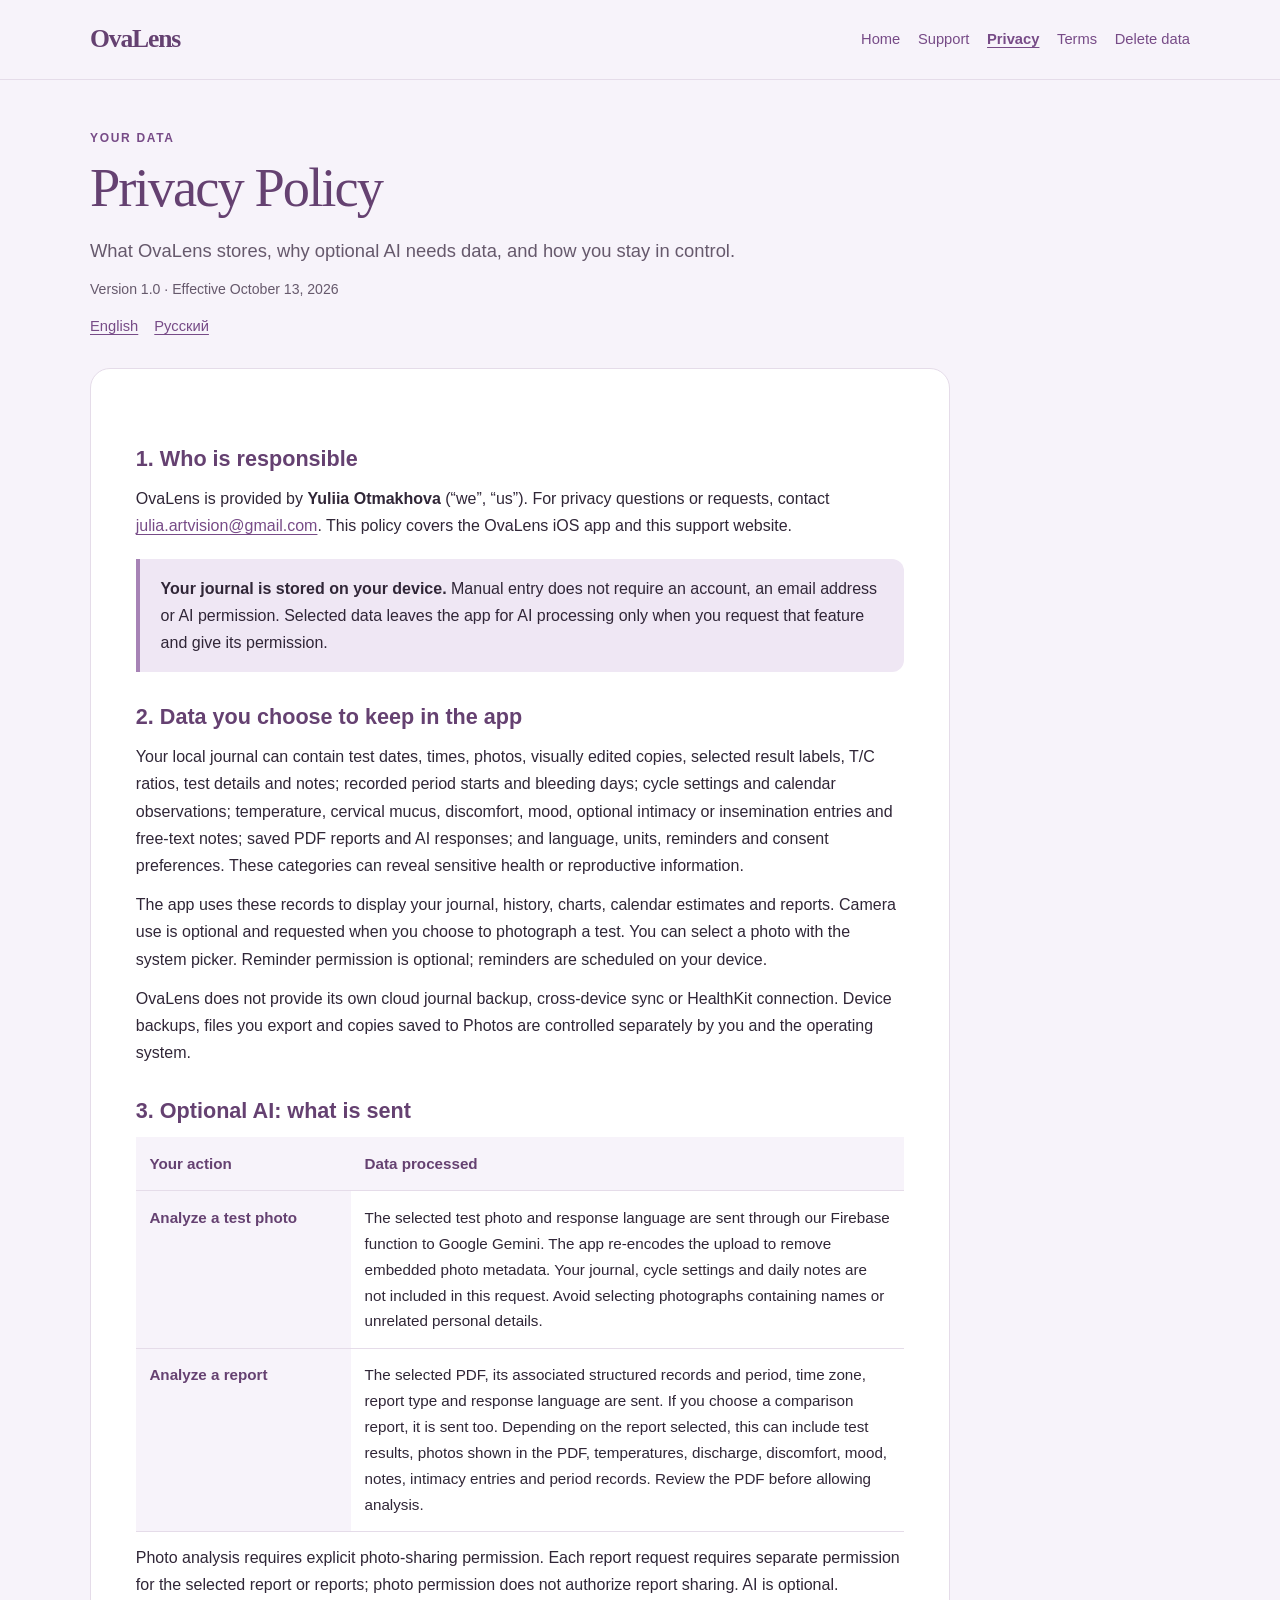
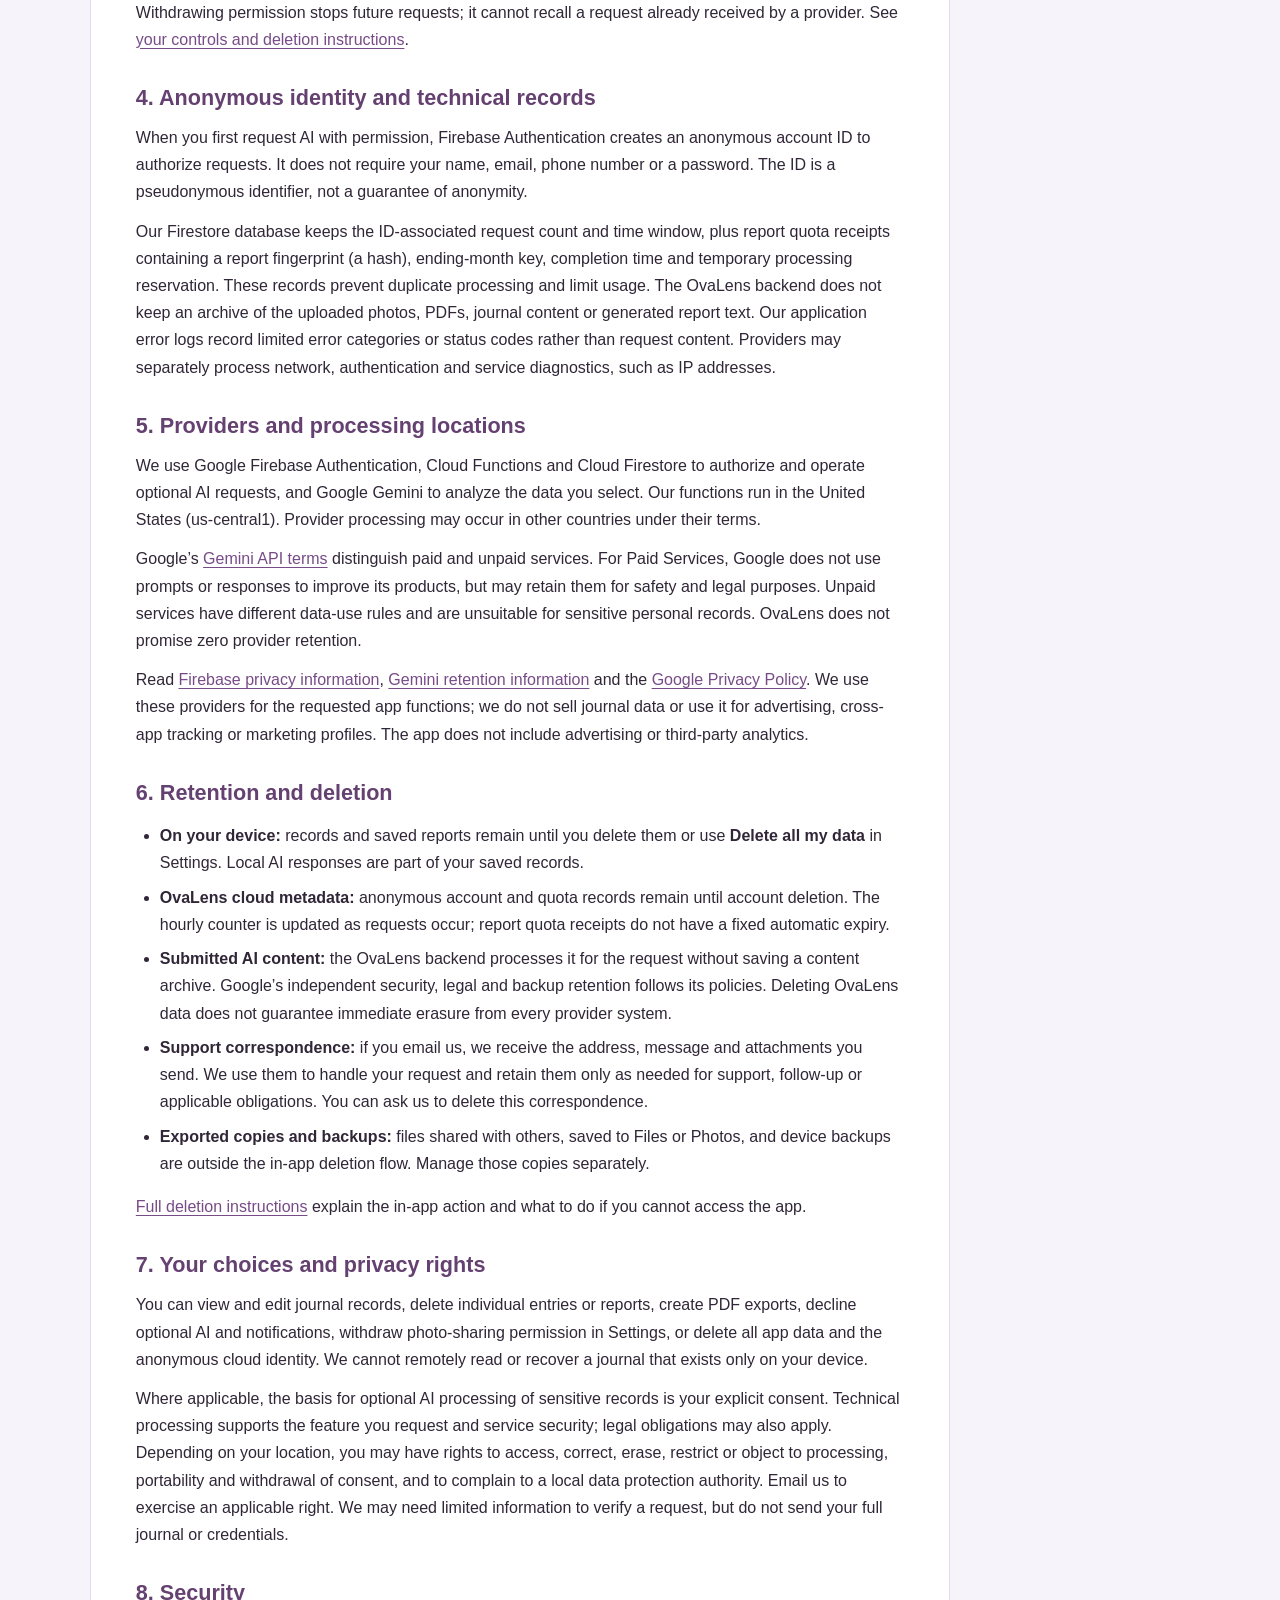
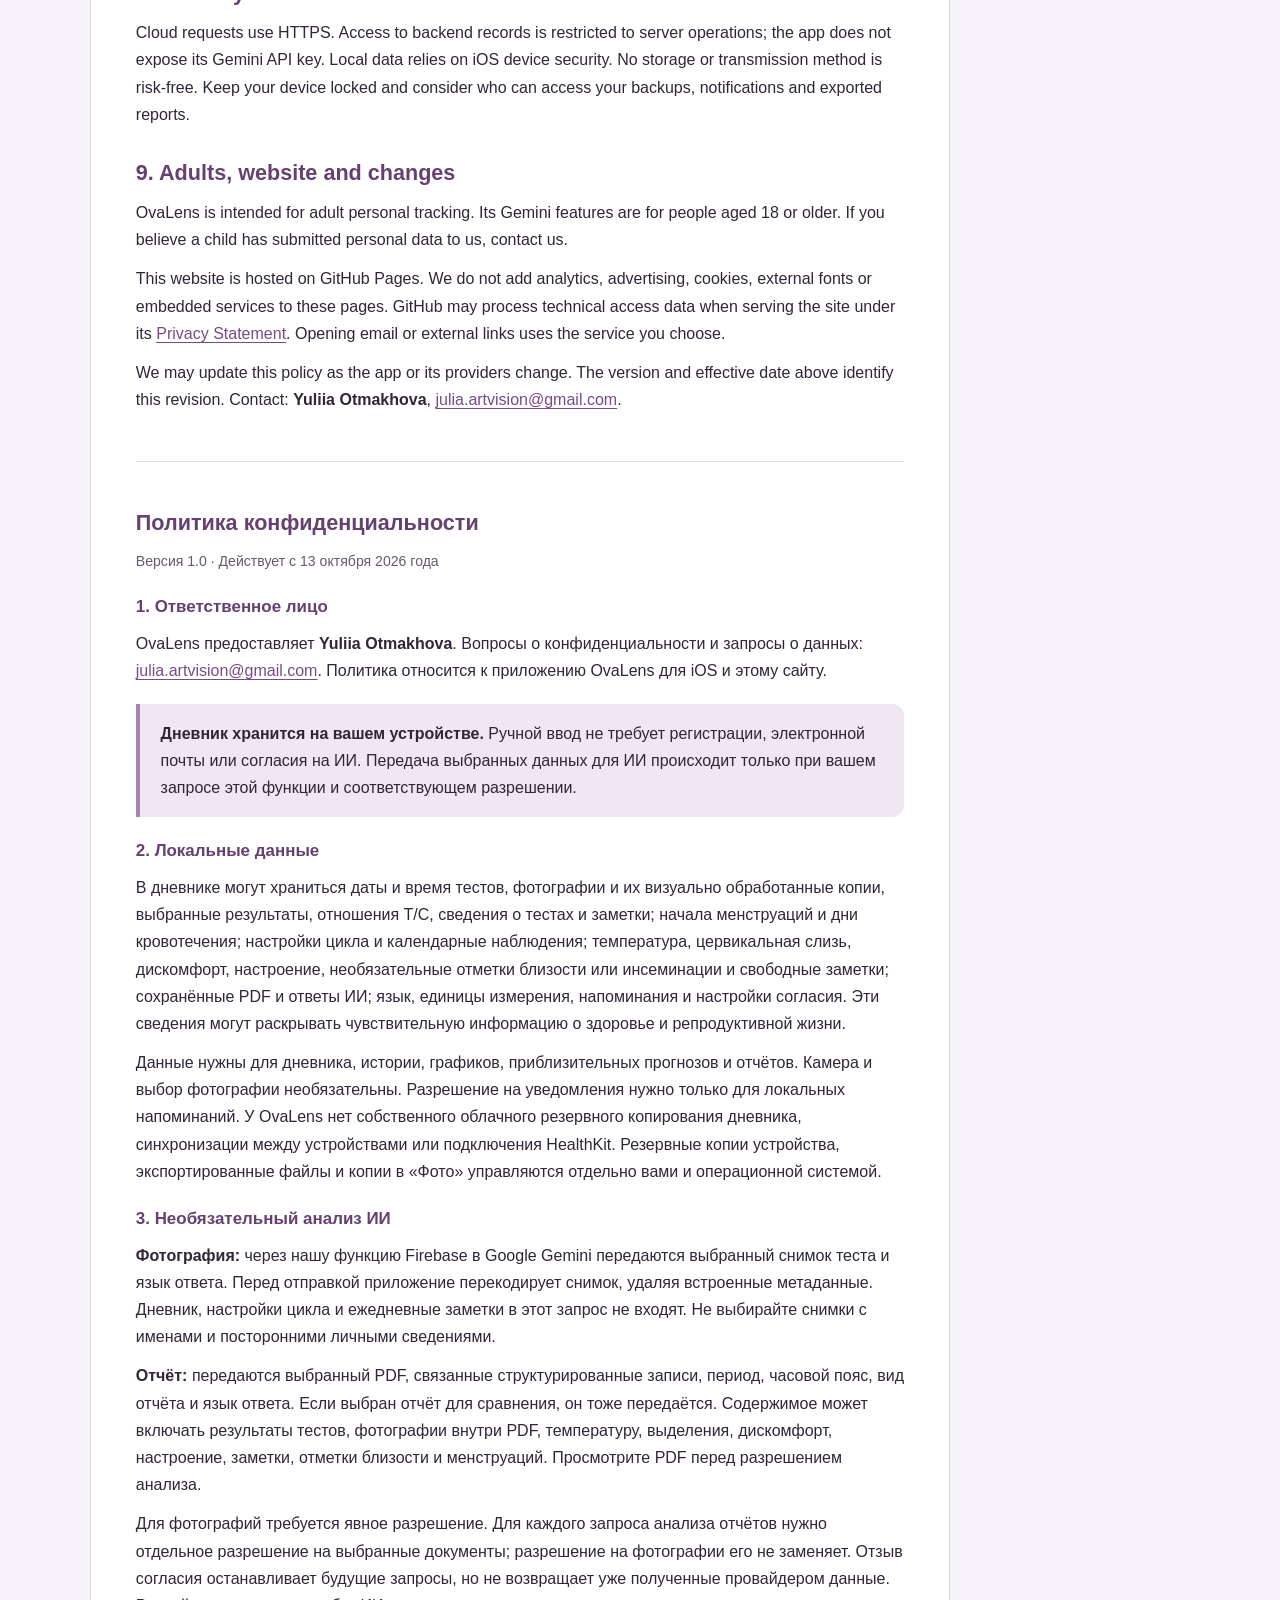
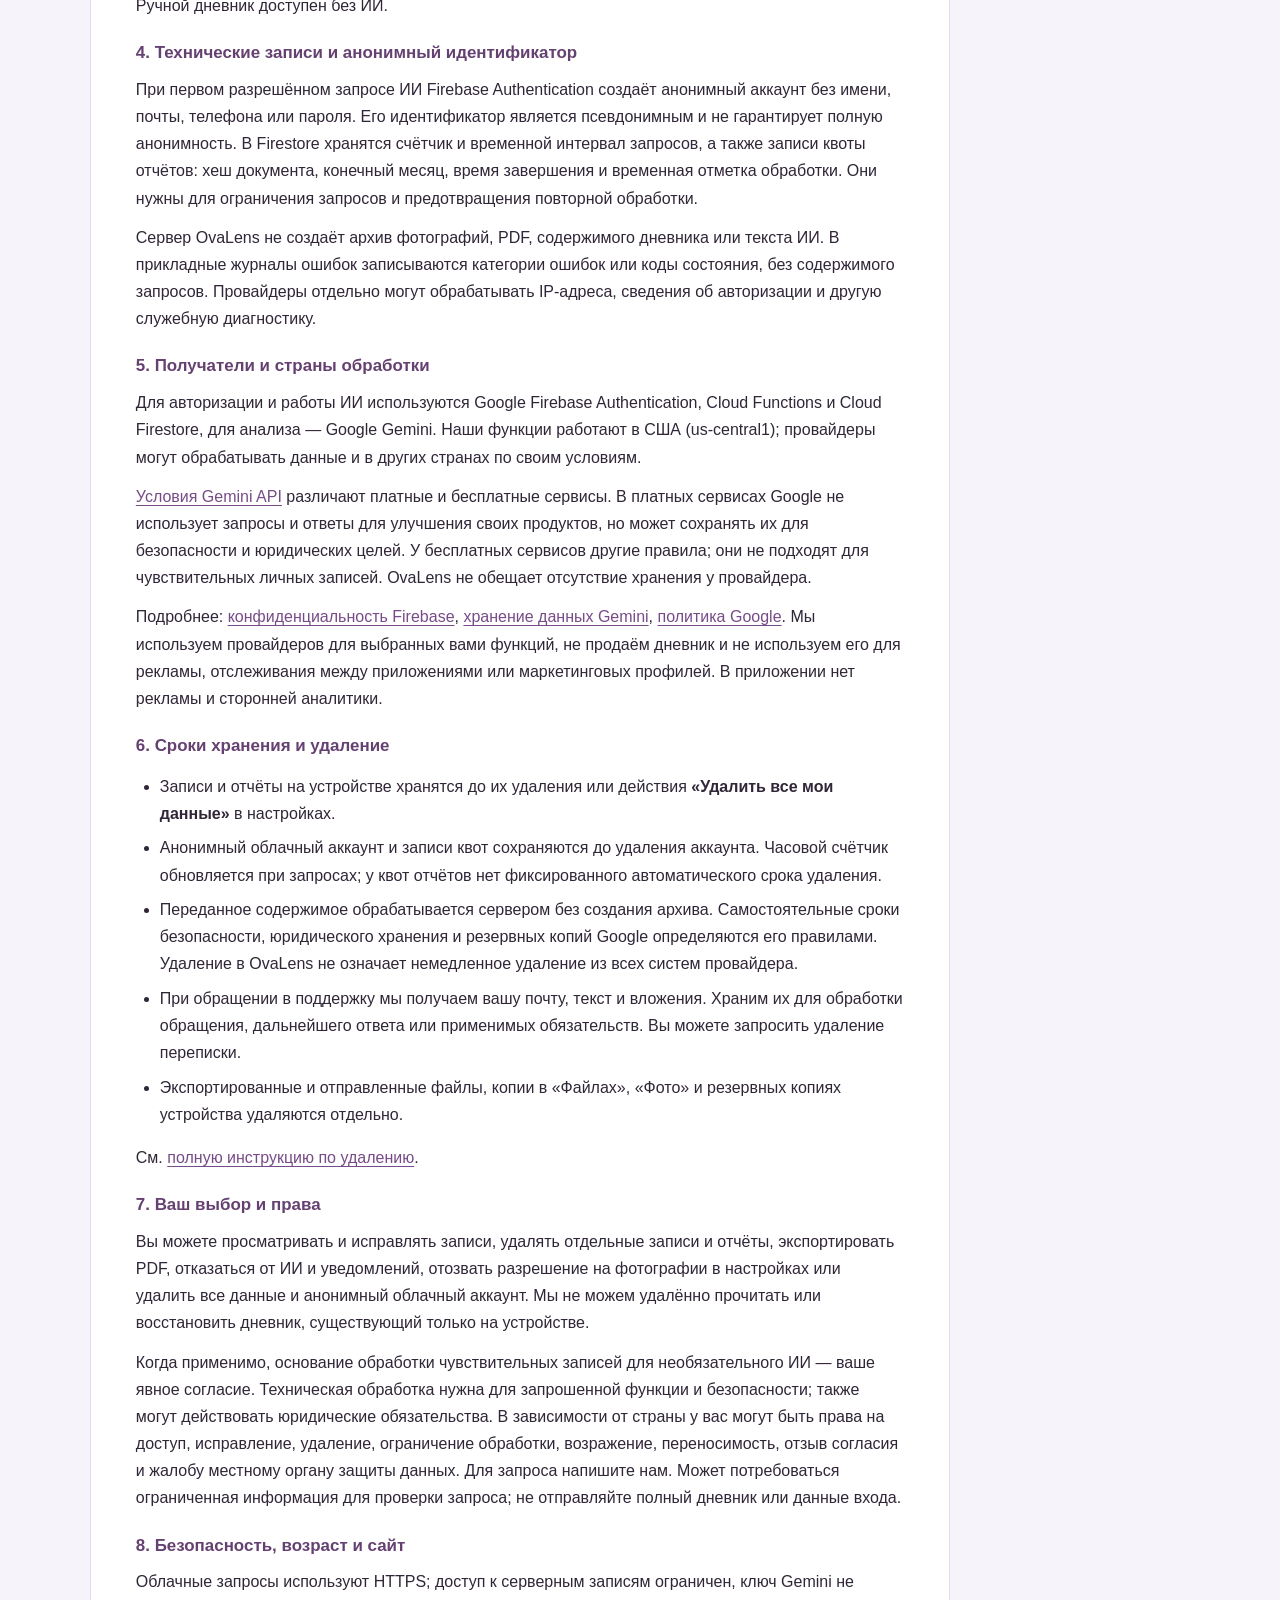
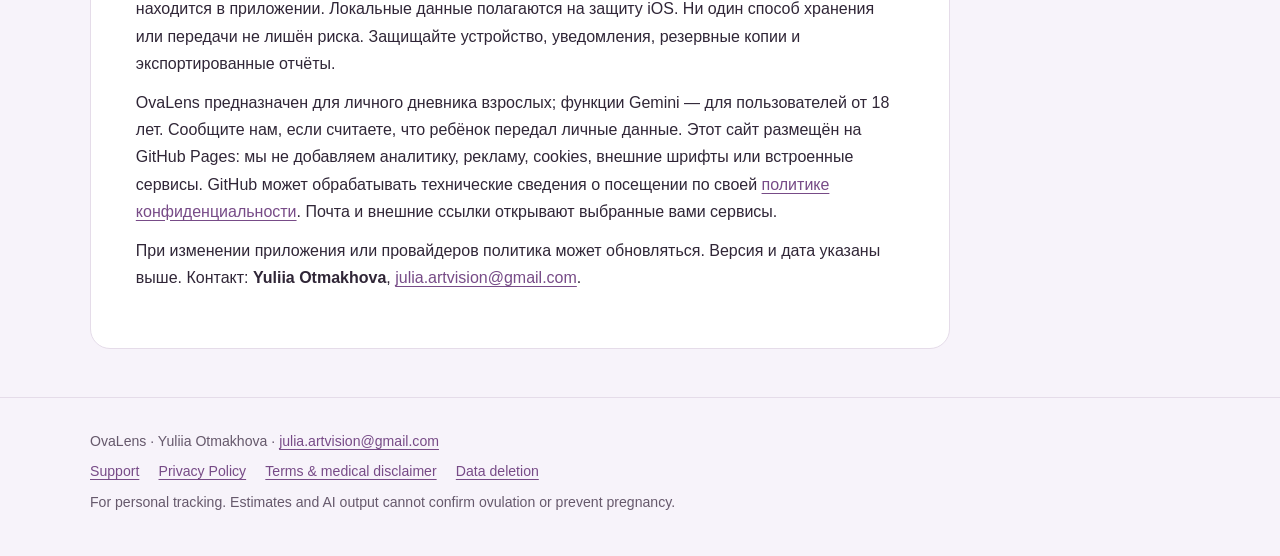
==== privacy.html @ 826fac86 "Publish OvaLens privacy, terms, support and deletion information" ====
<!doctype html>
<html lang="en">
<head>
<meta charset="utf-8"><meta name="viewport" content="width=device-width, initial-scale=1">
<meta name="description" content="How OvaLens handles your local journal, optional Google Gemini processing, anonymous Firebase identity, retention and deletion.">
<meta name="color-scheme" content="light"><meta name="theme-color" content="#f7f3fa">
<title>Privacy Policy · OvaLens</title><link rel="stylesheet" href="styles.css">
<link rel="icon" href="favicon.svg" type="image/svg+xml">
<link rel="canonical" href="https://juliaffoxx.github.io/ovalens-legal/privacy.html">
</head>
<body>
<a class="skip" href="#main">Skip to content</a>
<header class="topbar"><div class="shell"><a class="brand" href="index.html" aria-label="OvaLens home">OvaLens</a><nav class="nav" aria-label="Main navigation"><a href="index.html">Home</a><a href="support.html">Support</a><a href="privacy.html" aria-current="page">Privacy</a><a href="terms.html">Terms</a><a href="data-deletion.html">Delete data</a></nav></div></header>
<main id="main" class="shell">
<header class="hero"><p class="eyebrow">Your data</p><h1>Privacy Policy</h1><p class="lead">What OvaLens stores, why optional AI needs data, and how you stay in control.</p><p class="meta">Version 1.0 · Effective October 13, 2026</p><nav class="languages" aria-label="Page languages"><a href="#en" lang="en">English</a><a href="#ru" lang="ru">Русский</a></nav></header>
<article class="card document">
<section id="en" lang="en" aria-label="Privacy Policy in English">
<h2>1. Who is responsible</h2><p>OvaLens is provided by <strong>Yuliia Otmakhova</strong> (“we”, “us”). For privacy questions or requests, contact <a class="email" href="mailto:julia.artvision@gmail.com?subject=OvaLens%20privacy">julia.artvision@gmail.com</a>. This policy covers the OvaLens iOS app and this support website.</p>
<div class="notice"><p><strong>Your journal is stored on your device.</strong> Manual entry does not require an account, an email address or AI permission. Selected data leaves the app for AI processing only when you request that feature and give its permission.</p></div>
<h2>2. Data you choose to keep in the app</h2><p>Your local journal can contain test dates, times, photos, visually edited copies, selected result labels, T/C ratios, test details and notes; recorded period starts and bleeding days; cycle settings and calendar observations; temperature, cervical mucus, discomfort, mood, optional intimacy or insemination entries and free-text notes; saved PDF reports and AI responses; and language, units, reminders and consent preferences. These categories can reveal sensitive health or reproductive information.</p><p>The app uses these records to display your journal, history, charts, calendar estimates and reports. Camera use is optional and requested when you choose to photograph a test. You can select a photo with the system picker. Reminder permission is optional; reminders are scheduled on your device.</p><p>OvaLens does not provide its own cloud journal backup, cross-device sync or HealthKit connection. Device backups, files you export and copies saved to Photos are controlled separately by you and the operating system.</p>
<h2>3. Optional AI: what is sent</h2><div class="table-wrap"><table><thead><tr><th scope="col">Your action</th><th scope="col">Data processed</th></tr></thead><tbody>
<tr><th scope="row">Analyze a test photo</th><td>The selected test photo and response language are sent through our Firebase function to Google Gemini. The app re-encodes the upload to remove embedded photo metadata. Your journal, cycle settings and daily notes are not included in this request. Avoid selecting photographs containing names or unrelated personal details.</td></tr>
<tr><th scope="row">Analyze a report</th><td>The selected PDF, its associated structured records and period, time zone, report type and response language are sent. If you choose a comparison report, it is sent too. Depending on the report selected, this can include test results, photos shown in the PDF, temperatures, discharge, discomfort, mood, notes, intimacy entries and period records. Review the PDF before allowing analysis.</td></tr>
</tbody></table></div><p>Photo analysis requires explicit photo-sharing permission. Each report request requires separate permission for the selected report or reports; photo permission does not authorize report sharing. AI is optional. Withdrawing permission stops future requests; it cannot recall a request already received by a provider. See <a href="data-deletion.html">your controls and deletion instructions</a>.</p>
<h2>4. Anonymous identity and technical records</h2><p>When you first request AI with permission, Firebase Authentication creates an anonymous account ID to authorize requests. It does not require your name, email, phone number or a password. The ID is a pseudonymous identifier, not a guarantee of anonymity.</p><p>Our Firestore database keeps the ID-associated request count and time window, plus report quota receipts containing a report fingerprint (a hash), ending-month key, completion time and temporary processing reservation. These records prevent duplicate processing and limit usage. The OvaLens backend does not keep an archive of the uploaded photos, PDFs, journal content or generated report text. Our application error logs record limited error categories or status codes rather than request content. Providers may separately process network, authentication and service diagnostics, such as IP addresses.</p>
<h2>5. Providers and processing locations</h2><p>We use Google Firebase Authentication, Cloud Functions and Cloud Firestore to authorize and operate optional AI requests, and Google Gemini to analyze the data you select. Our functions run in the United States (us-central1). Provider processing may occur in other countries under their terms.</p><p>Google’s <a href="https://ai.google.dev/gemini-api/terms">Gemini API terms</a> distinguish paid and unpaid services. For Paid Services, Google does not use prompts or responses to improve its products, but may retain them for safety and legal purposes. Unpaid services have different data-use rules and are unsuitable for sensitive personal records. OvaLens does not promise zero provider retention.</p><p>Read <a href="https://firebase.google.com/support/privacy">Firebase privacy information</a>, <a href="https://ai.google.dev/gemini-api/docs/zdr">Gemini retention information</a> and the <a href="https://policies.google.com/privacy">Google Privacy Policy</a>. We use these providers for the requested app functions; we do not sell journal data or use it for advertising, cross-app tracking or marketing profiles. The app does not include advertising or third-party analytics.</p>
<h2>6. Retention and deletion</h2><ul><li><strong>On your device:</strong> records and saved reports remain until you delete them or use <strong>Delete all my data</strong> in Settings. Local AI responses are part of your saved records.</li><li><strong>OvaLens cloud metadata:</strong> anonymous account and quota records remain until account deletion. The hourly counter is updated as requests occur; report quota receipts do not have a fixed automatic expiry.</li><li><strong>Submitted AI content:</strong> the OvaLens backend processes it for the request without saving a content archive. Google’s independent security, legal and backup retention follows its policies. Deleting OvaLens data does not guarantee immediate erasure from every provider system.</li><li><strong>Support correspondence:</strong> if you email us, we receive the address, message and attachments you send. We use them to handle your request and retain them only as needed for support, follow-up or applicable obligations. You can ask us to delete this correspondence.</li><li><strong>Exported copies and backups:</strong> files shared with others, saved to Files or Photos, and device backups are outside the in-app deletion flow. Manage those copies separately.</li></ul><p><a href="data-deletion.html">Full deletion instructions</a> explain the in-app action and what to do if you cannot access the app.</p>
<h2>7. Your choices and privacy rights</h2><p>You can view and edit journal records, delete individual entries or reports, create PDF exports, decline optional AI and notifications, withdraw photo-sharing permission in Settings, or delete all app data and the anonymous cloud identity. We cannot remotely read or recover a journal that exists only on your device.</p><p>Where applicable, the basis for optional AI processing of sensitive records is your explicit consent. Technical processing supports the feature you request and service security; legal obligations may also apply. Depending on your location, you may have rights to access, correct, erase, restrict or object to processing, portability and withdrawal of consent, and to complain to a local data protection authority. Email us to exercise an applicable right. We may need limited information to verify a request, but do not send your full journal or credentials.</p>
<h2>8. Security</h2><p>Cloud requests use HTTPS. Access to backend records is restricted to server operations; the app does not expose its Gemini API key. Local data relies on iOS device security. No storage or transmission method is risk-free. Keep your device locked and consider who can access your backups, notifications and exported reports.</p>
<h2>9. Adults, website and changes</h2><p>OvaLens is intended for adult personal tracking. Its Gemini features are for people aged 18 or older. If you believe a child has submitted personal data to us, contact us.</p><p>This website is hosted on GitHub Pages. We do not add analytics, advertising, cookies, external fonts or embedded services to these pages. GitHub may process technical access data when serving the site under its <a href="https://docs.github.com/en/site-policy/privacy-policies/github-general-privacy-statement">Privacy Statement</a>. Opening email or external links uses the service you choose.</p><p>We may update this policy as the app or its providers change. The version and effective date above identify this revision. Contact: <strong>Yuliia Otmakhova</strong>, <a class="email" href="mailto:julia.artvision@gmail.com?subject=OvaLens%20privacy">julia.artvision@gmail.com</a>.</p>
</section>
<section id="ru" lang="ru" class="translation" aria-labelledby="privacy-ru">
<h2 id="privacy-ru">Политика конфиденциальности</h2><p class="meta">Версия 1.0 · Действует с 13 октября 2026 года</p>
<h3>1. Ответственное лицо</h3><p>OvaLens предоставляет <strong>Yuliia Otmakhova</strong>. Вопросы о конфиденциальности и запросы о данных: <a class="email" href="mailto:julia.artvision@gmail.com?subject=OvaLens%20privacy">julia.artvision@gmail.com</a>. Политика относится к приложению OvaLens для iOS и этому сайту.</p>
<div class="notice"><p><strong>Дневник хранится на вашем устройстве.</strong> Ручной ввод не требует регистрации, электронной почты или согласия на ИИ. Передача выбранных данных для ИИ происходит только при вашем запросе этой функции и соответствующем разрешении.</p></div>
<h3>2. Локальные данные</h3><p>В дневнике могут храниться даты и время тестов, фотографии и их визуально обработанные копии, выбранные результаты, отношения T/C, сведения о тестах и заметки; начала менструаций и дни кровотечения; настройки цикла и календарные наблюдения; температура, цервикальная слизь, дискомфорт, настроение, необязательные отметки близости или инсеминации и свободные заметки; сохранённые PDF и ответы ИИ; язык, единицы измерения, напоминания и настройки согласия. Эти сведения могут раскрывать чувствительную информацию о здоровье и репродуктивной жизни.</p><p>Данные нужны для дневника, истории, графиков, приблизительных прогнозов и отчётов. Камера и выбор фотографии необязательны. Разрешение на уведомления нужно только для локальных напоминаний. У OvaLens нет собственного облачного резервного копирования дневника, синхронизации между устройствами или подключения HealthKit. Резервные копии устройства, экспортированные файлы и копии в «Фото» управляются отдельно вами и операционной системой.</p>
<h3>3. Необязательный анализ ИИ</h3><p><strong>Фотография:</strong> через нашу функцию Firebase в Google Gemini передаются выбранный снимок теста и язык ответа. Перед отправкой приложение перекодирует снимок, удаляя встроенные метаданные. Дневник, настройки цикла и ежедневные заметки в этот запрос не входят. Не выбирайте снимки с именами и посторонними личными сведениями.</p><p><strong>Отчёт:</strong> передаются выбранный PDF, связанные структурированные записи, период, часовой пояс, вид отчёта и язык ответа. Если выбран отчёт для сравнения, он тоже передаётся. Содержимое может включать результаты тестов, фотографии внутри PDF, температуру, выделения, дискомфорт, настроение, заметки, отметки близости и менструаций. Просмотрите PDF перед разрешением анализа.</p><p>Для фотографий требуется явное разрешение. Для каждого запроса анализа отчётов нужно отдельное разрешение на выбранные документы; разрешение на фотографии его не заменяет. Отзыв согласия останавливает будущие запросы, но не возвращает уже полученные провайдером данные. Ручной дневник доступен без ИИ.</p>
<h3>4. Технические записи и анонимный идентификатор</h3><p>При первом разрешённом запросе ИИ Firebase Authentication создаёт анонимный аккаунт без имени, почты, телефона или пароля. Его идентификатор является псевдонимным и не гарантирует полную анонимность. В Firestore хранятся счётчик и временной интервал запросов, а также записи квоты отчётов: хеш документа, конечный месяц, время завершения и временная отметка обработки. Они нужны для ограничения запросов и предотвращения повторной обработки.</p><p>Сервер OvaLens не создаёт архив фотографий, PDF, содержимого дневника или текста ИИ. В прикладные журналы ошибок записываются категории ошибок или коды состояния, без содержимого запросов. Провайдеры отдельно могут обрабатывать IP-адреса, сведения об авторизации и другую служебную диагностику.</p>
<h3>5. Получатели и страны обработки</h3><p>Для авторизации и работы ИИ используются Google Firebase Authentication, Cloud Functions и Cloud Firestore, для анализа — Google Gemini. Наши функции работают в США (us-central1); провайдеры могут обрабатывать данные и в других странах по своим условиям.</p><p><a href="https://ai.google.dev/gemini-api/terms">Условия Gemini API</a> различают платные и бесплатные сервисы. В платных сервисах Google не использует запросы и ответы для улучшения своих продуктов, но может сохранять их для безопасности и юридических целей. У бесплатных сервисов другие правила; они не подходят для чувствительных личных записей. OvaLens не обещает отсутствие хранения у провайдера.</p><p>Подробнее: <a href="https://firebase.google.com/support/privacy">конфиденциальность Firebase</a>, <a href="https://ai.google.dev/gemini-api/docs/zdr">хранение данных Gemini</a>, <a href="https://policies.google.com/privacy">политика Google</a>. Мы используем провайдеров для выбранных вами функций, не продаём дневник и не используем его для рекламы, отслеживания между приложениями или маркетинговых профилей. В приложении нет рекламы и сторонней аналитики.</p>
<h3>6. Сроки хранения и удаление</h3><ul><li>Записи и отчёты на устройстве хранятся до их удаления или действия <strong>«Удалить все мои данные»</strong> в настройках.</li><li>Анонимный облачный аккаунт и записи квот сохраняются до удаления аккаунта. Часовой счётчик обновляется при запросах; у квот отчётов нет фиксированного автоматического срока удаления.</li><li>Переданное содержимое обрабатывается сервером без создания архива. Самостоятельные сроки безопасности, юридического хранения и резервных копий Google определяются его правилами. Удаление в OvaLens не означает немедленное удаление из всех систем провайдера.</li><li>При обращении в поддержку мы получаем вашу почту, текст и вложения. Храним их для обработки обращения, дальнейшего ответа или применимых обязательств. Вы можете запросить удаление переписки.</li><li>Экспортированные и отправленные файлы, копии в «Файлах», «Фото» и резервных копиях устройства удаляются отдельно.</li></ul><p>См. <a href="data-deletion.html#ru">полную инструкцию по удалению</a>.</p>
<h3>7. Ваш выбор и права</h3><p>Вы можете просматривать и исправлять записи, удалять отдельные записи и отчёты, экспортировать PDF, отказаться от ИИ и уведомлений, отозвать разрешение на фотографии в настройках или удалить все данные и анонимный облачный аккаунт. Мы не можем удалённо прочитать или восстановить дневник, существующий только на устройстве.</p><p>Когда применимо, основание обработки чувствительных записей для необязательного ИИ — ваше явное согласие. Техническая обработка нужна для запрошенной функции и безопасности; также могут действовать юридические обязательства. В зависимости от страны у вас могут быть права на доступ, исправление, удаление, ограничение обработки, возражение, переносимость, отзыв согласия и жалобу местному органу защиты данных. Для запроса напишите нам. Может потребоваться ограниченная информация для проверки запроса; не отправляйте полный дневник или данные входа.</p>
<h3>8. Безопасность, возраст и сайт</h3><p>Облачные запросы используют HTTPS; доступ к серверным записям ограничен, ключ Gemini не находится в приложении. Локальные данные полагаются на защиту iOS. Ни один способ хранения или передачи не лишён риска. Защищайте устройство, уведомления, резервные копии и экспортированные отчёты.</p><p>OvaLens предназначен для личного дневника взрослых; функции Gemini — для пользователей от 18 лет. Сообщите нам, если считаете, что ребёнок передал личные данные. Этот сайт размещён на GitHub Pages: мы не добавляем аналитику, рекламу, cookies, внешние шрифты или встроенные сервисы. GitHub может обрабатывать технические сведения о посещении по своей <a href="https://docs.github.com/en/site-policy/privacy-policies/github-general-privacy-statement">политике конфиденциальности</a>. Почта и внешние ссылки открывают выбранные вами сервисы.</p><p>При изменении приложения или провайдеров политика может обновляться. Версия и дата указаны выше. Контакт: <strong>Yuliia Otmakhova</strong>, <a class="email" href="mailto:julia.artvision@gmail.com?subject=OvaLens%20privacy">julia.artvision@gmail.com</a>.</p>
</section></article>

</main>
<footer><div class="shell"><p>OvaLens · Yuliia Otmakhova · <a class="email" href="mailto:julia.artvision@gmail.com">julia.artvision@gmail.com</a></p><div class="footer-links"><a href="support.html">Support</a><a href="privacy.html">Privacy Policy</a><a href="terms.html">Terms &amp; medical disclaimer</a><a href="data-deletion.html">Data deletion</a></div><p>For personal tracking. Estimates and AI output cannot confirm ovulation or prevent pregnancy.</p></div></footer>
</body></html>
---- styles.css ----
:root{color-scheme:light;--ink:#302637;--muted:#66596c;--plum:#654171;--accent:#774b87;--line:#e5dce9;--paper:#fff;--wash:#f7f3fa;--soft:#efe7f4}
*{box-sizing:border-box}html{scroll-padding-top:1.5rem}body{margin:0;background:var(--wash);color:var(--ink);font:1rem/1.7 -apple-system,BlinkMacSystemFont,"Segoe UI",sans-serif}a{color:var(--accent);text-underline-offset:.18em}a:hover{color:#41264d}a:focus-visible,summary:focus-visible{outline:3px solid var(--accent);outline-offset:5px;border-radius:3px}.skip{position:absolute;top:-5rem;left:1rem;background:var(--paper);padding:.7rem 1rem;z-index:1}.skip:focus{top:1rem}.shell{width:min(1100px,calc(100% - 3rem));margin:auto}.topbar{padding:1.3rem 0;border-bottom:1px solid var(--line)}.topbar .shell{display:flex;gap:1rem 2rem;align-items:center;justify-content:space-between;flex-wrap:wrap}.brand{font:600 1.6rem/1.2 Georgia,serif;color:var(--plum);text-decoration:none;letter-spacing:-.045em}.nav{display:flex;flex-wrap:wrap;gap:.35rem 1.1rem;font-size:.92rem}.nav a{padding:.4rem 0;text-decoration:none}.nav [aria-current=page]{text-decoration:underline;font-weight:650}.hero{padding:3rem 0 1.8rem;max-width:820px}.eyebrow{text-transform:uppercase;font-size:.75rem;font-weight:700;letter-spacing:.14em;color:var(--accent);margin:0 0 .65rem}h1,h2,h3{line-height:1.22;color:var(--plum)}h1{font:500 clamp(2.3rem,6vw,3.4rem)/1.1 Georgia,serif;letter-spacing:-.035em;margin:.4rem 0 1rem}h2{font-size:1.35rem;margin:2rem 0 .8rem}h3{font-size:1.06rem;margin:1.5rem 0 .5rem}p{margin:.75rem 0}.lead{font-size:1.15rem;color:var(--muted)}.meta{font-size:.88rem;color:var(--muted)}.languages{display:flex;gap:1rem;font-size:.92rem}.card{background:var(--paper);border:1px solid var(--line);border-radius:20px;padding:clamp(1.3rem,4vw,2.8rem);margin-bottom:1.5rem}.document{max-width:860px}.document>h2:first-child{margin-top:0}.notice{border-left:4px solid #a783b6;background:var(--soft);border-radius:0 12px 12px 0;padding:1rem 1.3rem;margin:1.2rem 0}.notice p:first-child{margin-top:0}.notice p:last-child{margin-bottom:0}.cards{display:grid;grid-template-columns:repeat(2,minmax(0,1fr));gap:1.1rem}.cards .card{margin:0}.cards h2{margin-top:0}.cards p{color:var(--muted)}.button{display:inline-block;border-radius:10px;background:var(--plum);color:white;text-decoration:none;padding:.6rem 1rem;font-weight:600}.button:hover{background:#4c2e57;color:white}ul,ol{padding-left:1.5rem}li{margin:.45rem 0}.table-wrap{overflow-x:auto}table{width:100%;border-collapse:collapse;font-size:.95rem}th,td{padding:.85rem;text-align:left;vertical-align:top;border-bottom:1px solid var(--line)}th{background:var(--wash);color:var(--plum)}th:first-child{width:28%}.toc{display:flex;gap:.25rem 1.2rem;flex-wrap:wrap;margin:1rem 0 1.5rem;font-size:.92rem}.translation{margin-top:3rem;border-top:1px solid var(--line);padding-top:1rem}footer{margin-top:3rem;border-top:1px solid var(--line);padding:1.6rem 0 2.2rem;color:var(--muted);font-size:.88rem}footer p{margin:.4rem 0}.footer-links{display:flex;gap:.4rem 1.2rem;flex-wrap:wrap}.email{overflow-wrap:anywhere}.steps strong{color:var(--plum)}.small{font-size:.9rem;color:var(--muted)}@media(max-width:600px){.shell{width:calc(100% - 2rem)}.hero{padding-top:2rem}.cards{grid-template-columns:1fr}.topbar .shell{display:block}.nav{margin-top:.7rem;gap:.25rem 1rem}.card{border-radius:15px}.table-wrap{margin-left:-.5rem;margin-right:-.5rem}th,td{padding:.65rem}.lead{font-size:1.05rem}}@media(prefers-reduced-motion:no-preference){html{scroll-behavior:smooth}}@media print{body{background:white;color:black}.skip,.topbar,.languages,.toc,footer{display:none}.shell{width:100%}.hero{padding:0}.card{border:0;padding:0}.document{max-width:none}a{color:inherit}.translation{break-before:page}.notice{background:none;border:1px solid #aaa}}
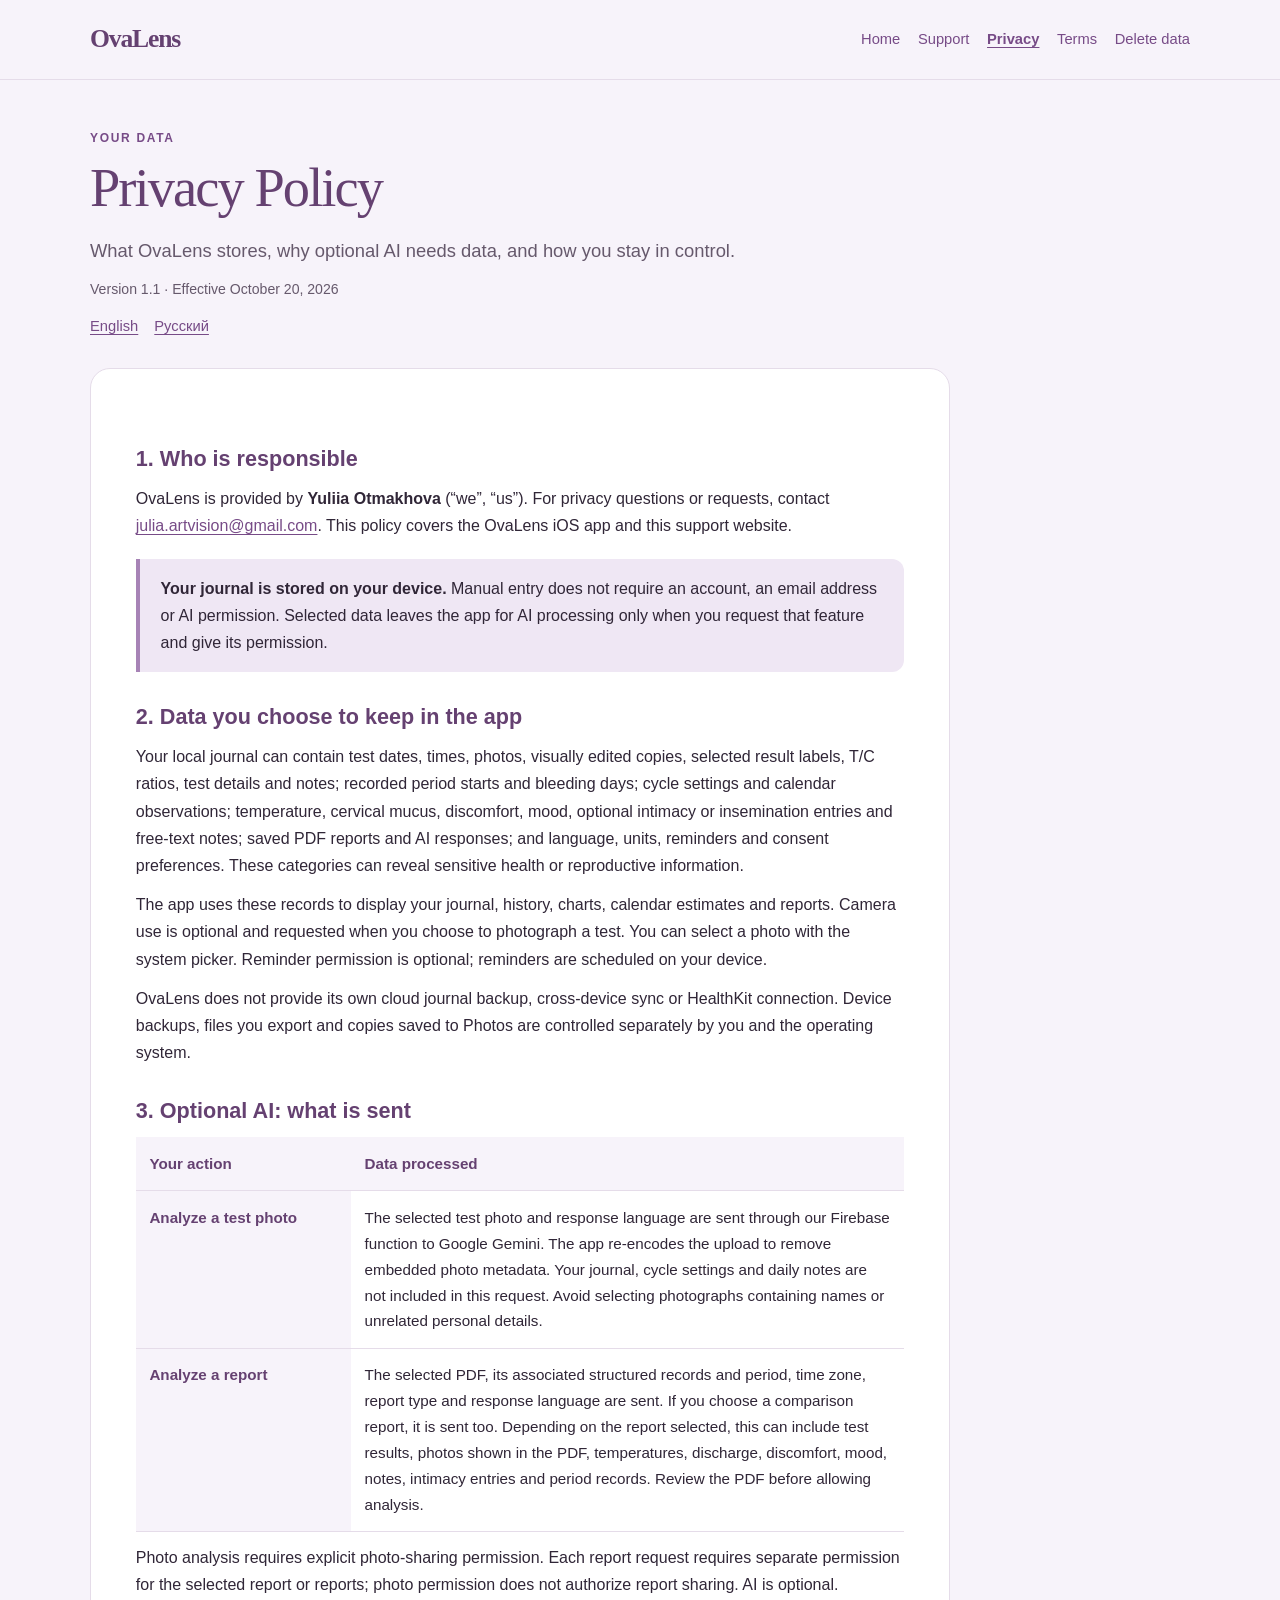
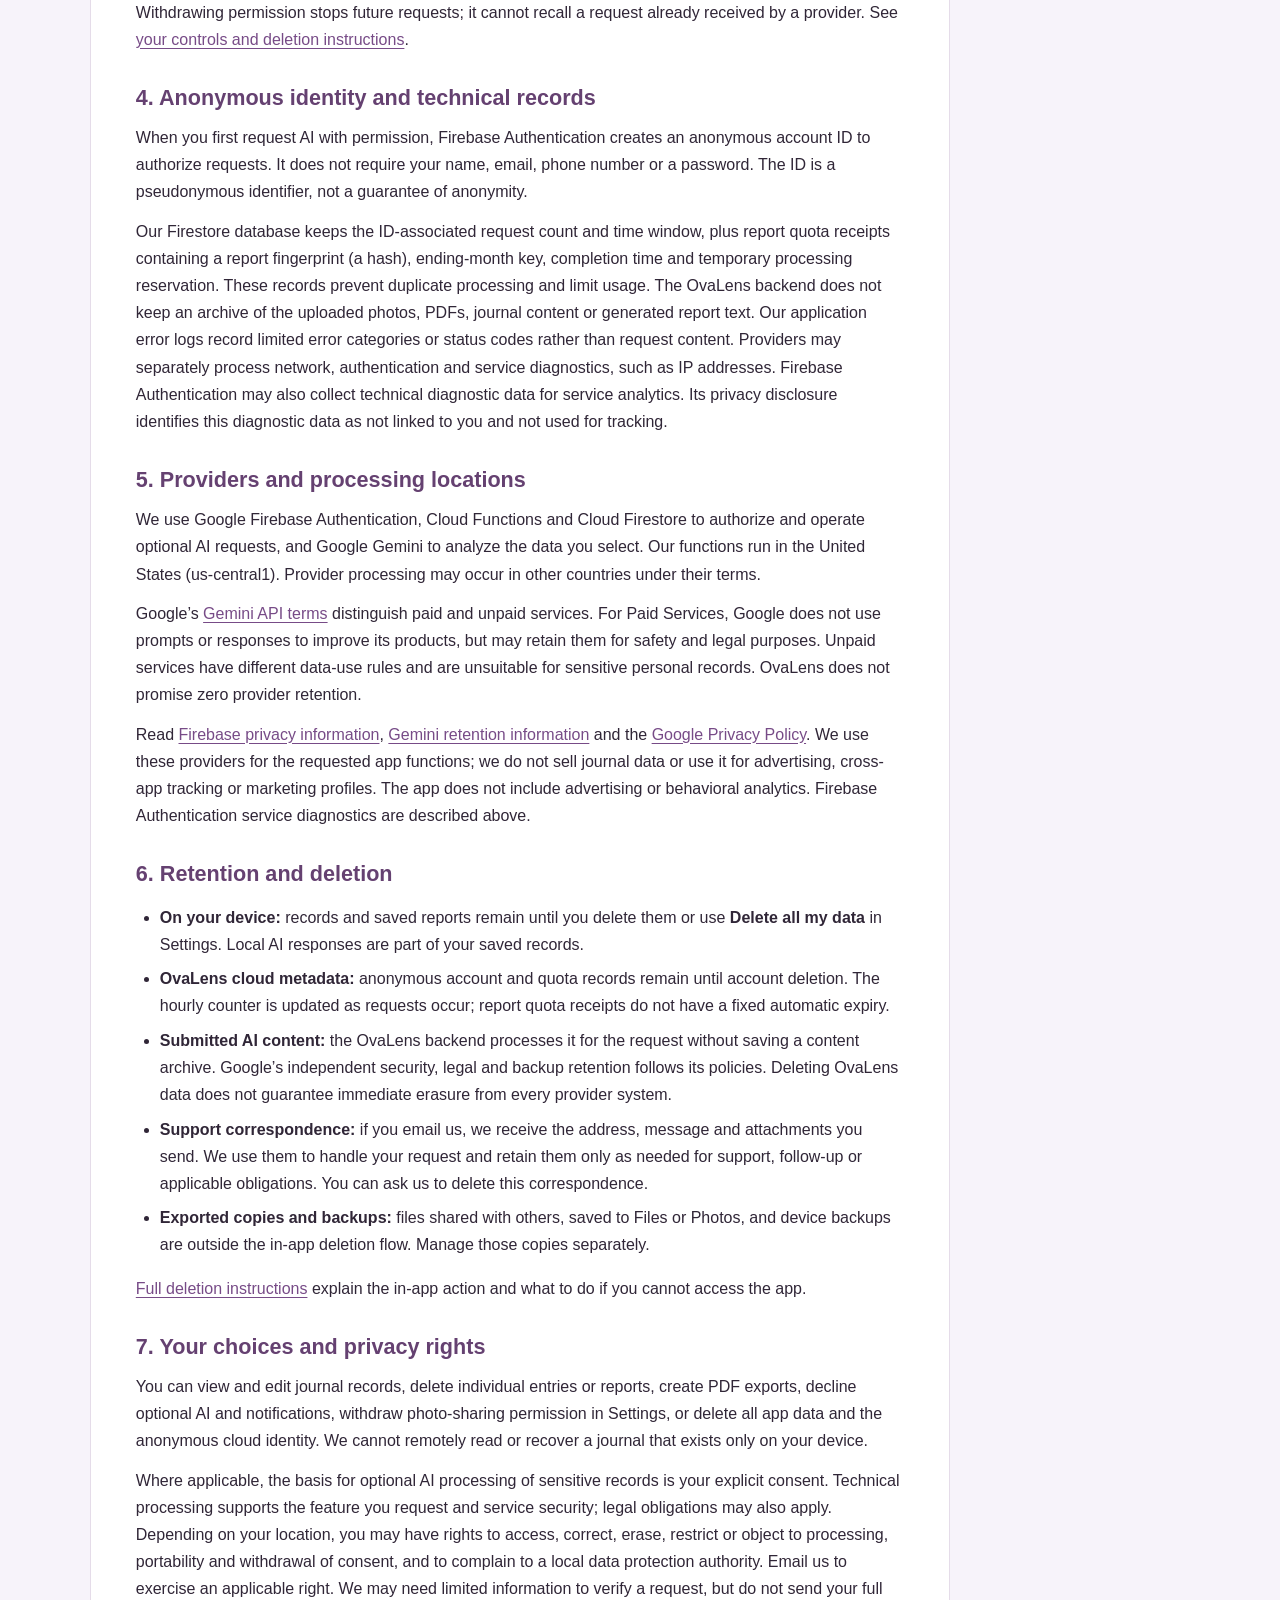
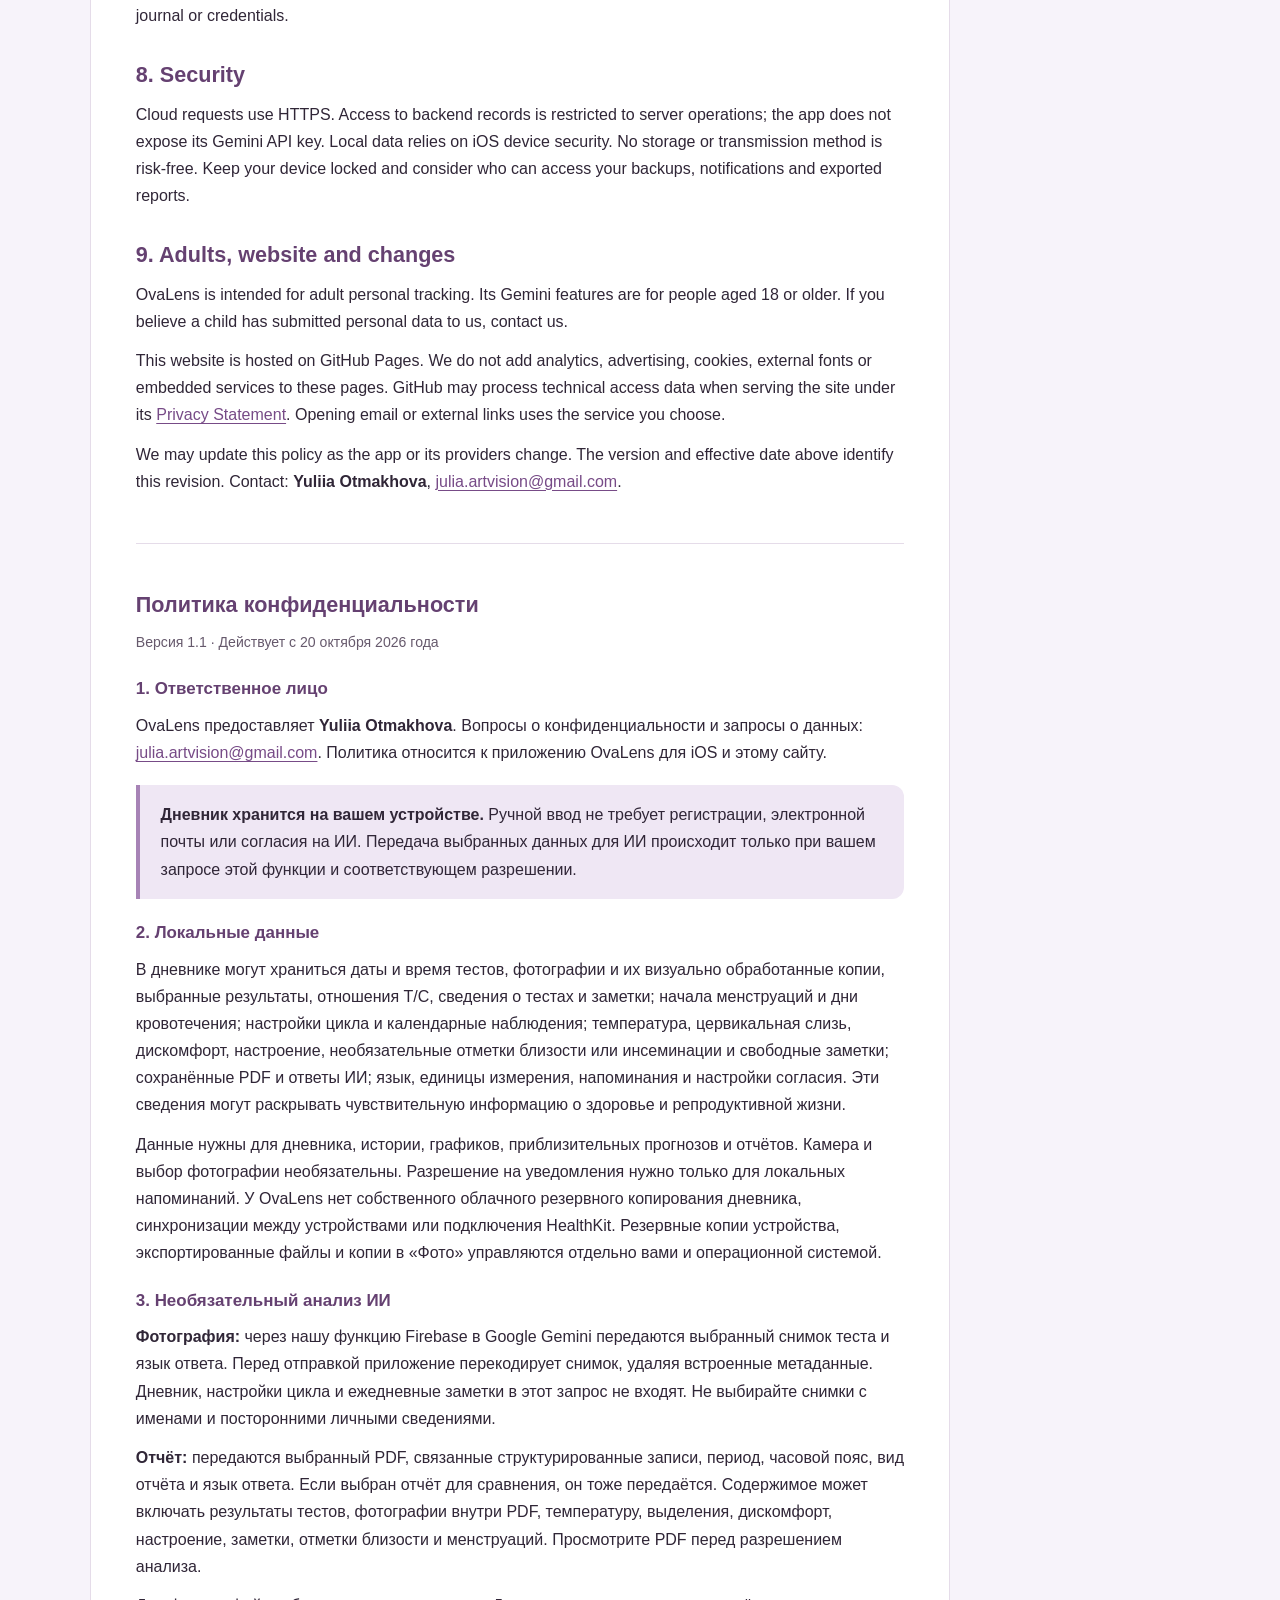
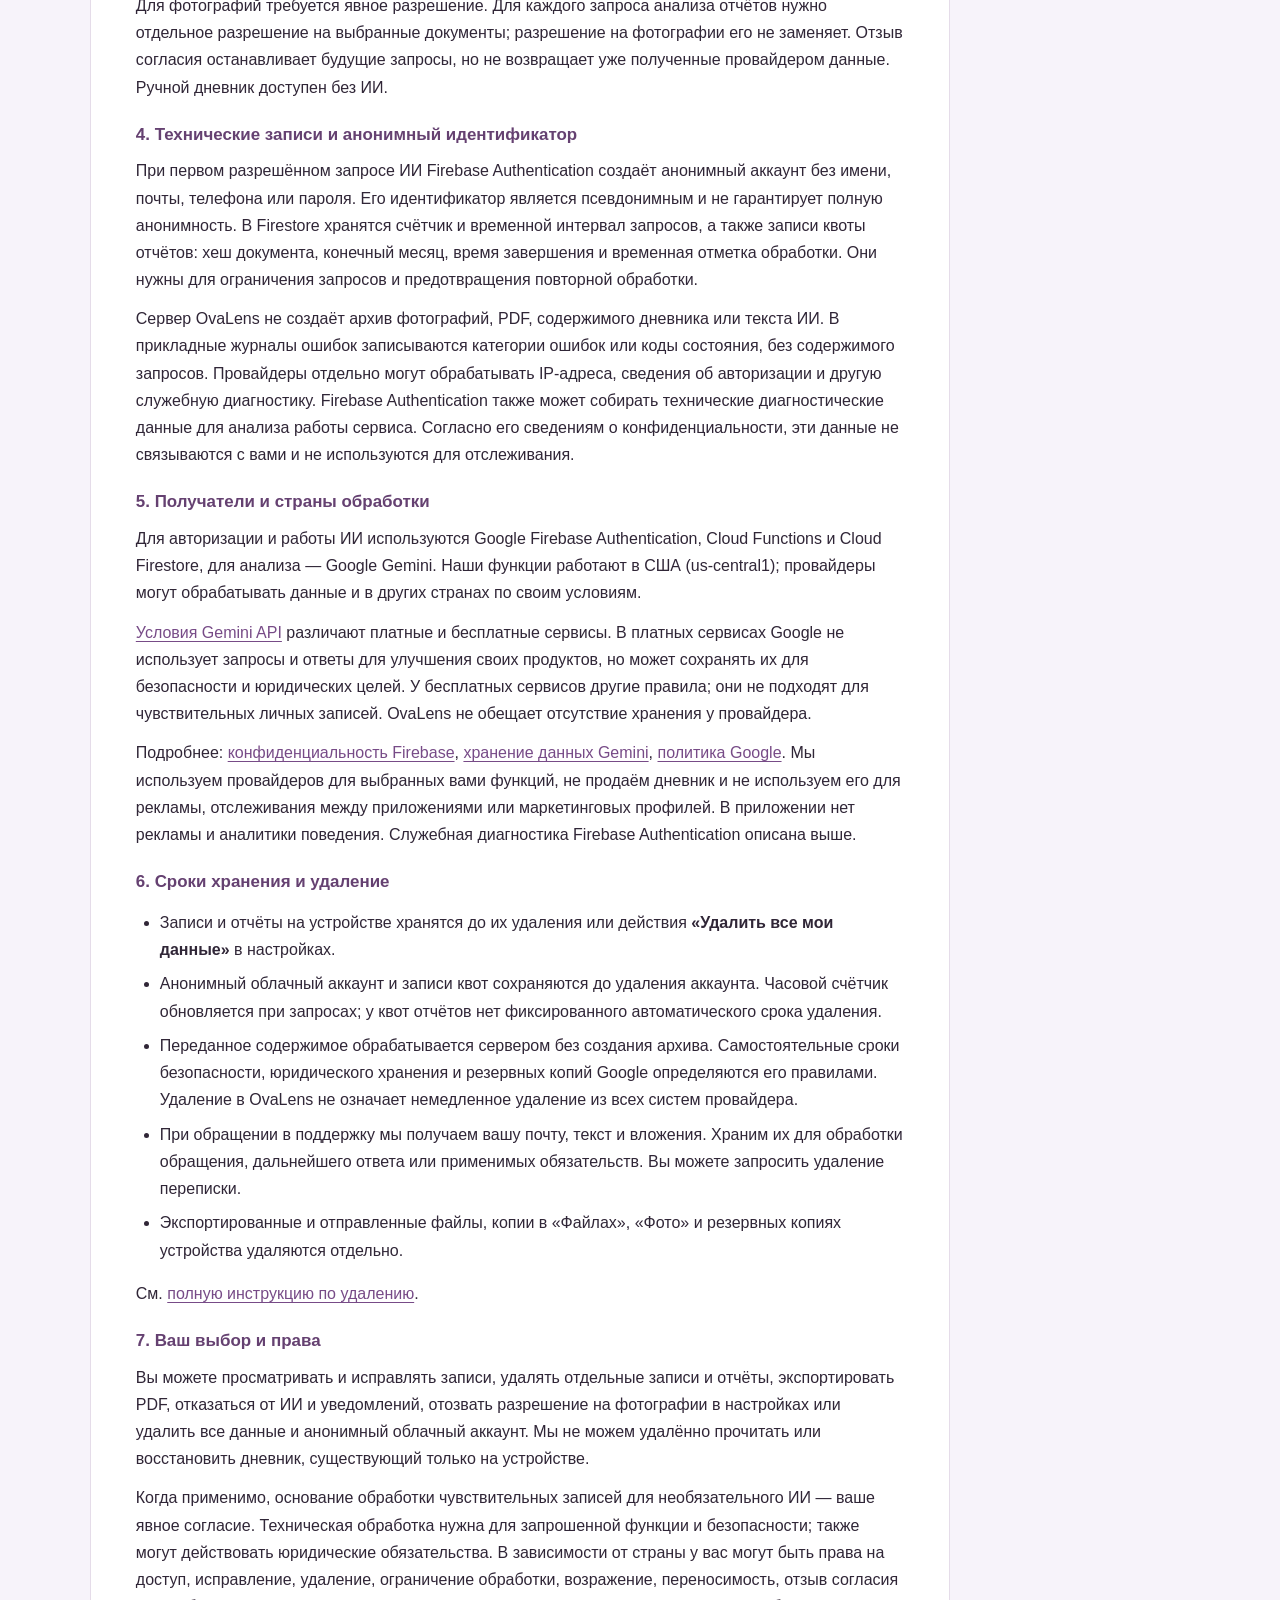
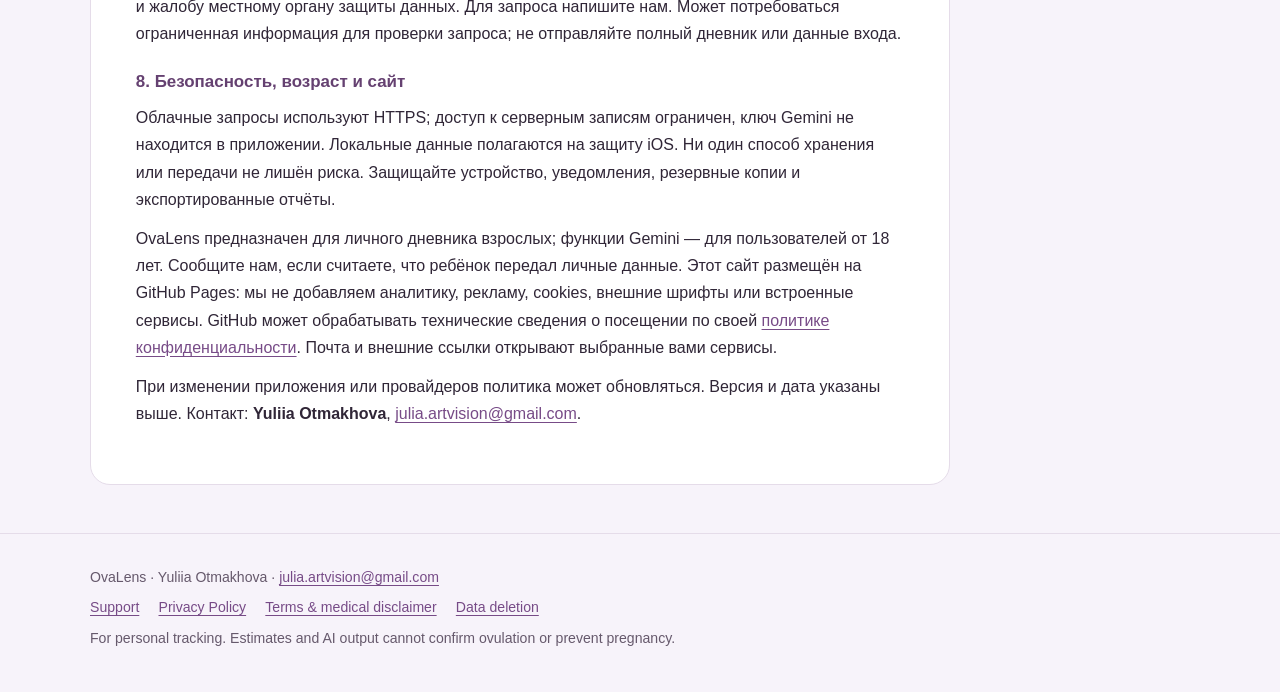
==== commit cf615450: "Clarify Firebase Authentication service diagnostics in privacy policy" ====
--- a/privacy.html
+++ b/privacy.html
@@ -12,7 +12,7 @@
 <a class="skip" href="#main">Skip to content</a>
 <header class="topbar"><div class="shell"><a class="brand" href="index.html" aria-label="OvaLens home">OvaLens</a><nav class="nav" aria-label="Main navigation"><a href="index.html">Home</a><a href="support.html">Support</a><a href="privacy.html" aria-current="page">Privacy</a><a href="terms.html">Terms</a><a href="data-deletion.html">Delete data</a></nav></div></header>
 <main id="main" class="shell">
-<header class="hero"><p class="eyebrow">Your data</p><h1>Privacy Policy</h1><p class="lead">What OvaLens stores, why optional AI needs data, and how you stay in control.</p><p class="meta">Version 1.0 · Effective October 13, 2026</p><nav class="languages" aria-label="Page languages"><a href="#en" lang="en">English</a><a href="#ru" lang="ru">Русский</a></nav></header>
+<header class="hero"><p class="eyebrow">Your data</p><h1>Privacy Policy</h1><p class="lead">What OvaLens stores, why optional AI needs data, and how you stay in control.</p><p class="meta">Version 1.1 · Effective October 20, 2026</p><nav class="languages" aria-label="Page languages"><a href="#en" lang="en">English</a><a href="#ru" lang="ru">Русский</a></nav></header>
 <article class="card document">
 <section id="en" lang="en" aria-label="Privacy Policy in English">
 <h2>1. Who is responsible</h2><p>OvaLens is provided by <strong>Yuliia Otmakhova</strong> (“we”, “us”). For privacy questions or requests, contact <a class="email" href="mailto:julia.artvision@gmail.com?subject=OvaLens%20privacy">julia.artvision@gmail.com</a>. This policy covers the OvaLens iOS app and this support website.</p>
@@ -22,21 +22,21 @@
 <tr><th scope="row">Analyze a test photo</th><td>The selected test photo and response language are sent through our Firebase function to Google Gemini. The app re-encodes the upload to remove embedded photo metadata. Your journal, cycle settings and daily notes are not included in this request. Avoid selecting photographs containing names or unrelated personal details.</td></tr>
 <tr><th scope="row">Analyze a report</th><td>The selected PDF, its associated structured records and period, time zone, report type and response language are sent. If you choose a comparison report, it is sent too. Depending on the report selected, this can include test results, photos shown in the PDF, temperatures, discharge, discomfort, mood, notes, intimacy entries and period records. Review the PDF before allowing analysis.</td></tr>
 </tbody></table></div><p>Photo analysis requires explicit photo-sharing permission. Each report request requires separate permission for the selected report or reports; photo permission does not authorize report sharing. AI is optional. Withdrawing permission stops future requests; it cannot recall a request already received by a provider. See <a href="data-deletion.html">your controls and deletion instructions</a>.</p>
-<h2>4. Anonymous identity and technical records</h2><p>When you first request AI with permission, Firebase Authentication creates an anonymous account ID to authorize requests. It does not require your name, email, phone number or a password. The ID is a pseudonymous identifier, not a guarantee of anonymity.</p><p>Our Firestore database keeps the ID-associated request count and time window, plus report quota receipts containing a report fingerprint (a hash), ending-month key, completion time and temporary processing reservation. These records prevent duplicate processing and limit usage. The OvaLens backend does not keep an archive of the uploaded photos, PDFs, journal content or generated report text. Our application error logs record limited error categories or status codes rather than request content. Providers may separately process network, authentication and service diagnostics, such as IP addresses.</p>
-<h2>5. Providers and processing locations</h2><p>We use Google Firebase Authentication, Cloud Functions and Cloud Firestore to authorize and operate optional AI requests, and Google Gemini to analyze the data you select. Our functions run in the United States (us-central1). Provider processing may occur in other countries under their terms.</p><p>Google’s <a href="https://ai.google.dev/gemini-api/terms">Gemini API terms</a> distinguish paid and unpaid services. For Paid Services, Google does not use prompts or responses to improve its products, but may retain them for safety and legal purposes. Unpaid services have different data-use rules and are unsuitable for sensitive personal records. OvaLens does not promise zero provider retention.</p><p>Read <a href="https://firebase.google.com/support/privacy">Firebase privacy information</a>, <a href="https://ai.google.dev/gemini-api/docs/zdr">Gemini retention information</a> and the <a href="https://policies.google.com/privacy">Google Privacy Policy</a>. We use these providers for the requested app functions; we do not sell journal data or use it for advertising, cross-app tracking or marketing profiles. The app does not include advertising or third-party analytics.</p>
+<h2>4. Anonymous identity and technical records</h2><p>When you first request AI with permission, Firebase Authentication creates an anonymous account ID to authorize requests. It does not require your name, email, phone number or a password. The ID is a pseudonymous identifier, not a guarantee of anonymity.</p><p>Our Firestore database keeps the ID-associated request count and time window, plus report quota receipts containing a report fingerprint (a hash), ending-month key, completion time and temporary processing reservation. These records prevent duplicate processing and limit usage. The OvaLens backend does not keep an archive of the uploaded photos, PDFs, journal content or generated report text. Our application error logs record limited error categories or status codes rather than request content. Providers may separately process network, authentication and service diagnostics, such as IP addresses. Firebase Authentication may also collect technical diagnostic data for service analytics. Its privacy disclosure identifies this diagnostic data as not linked to you and not used for tracking.</p>
+<h2>5. Providers and processing locations</h2><p>We use Google Firebase Authentication, Cloud Functions and Cloud Firestore to authorize and operate optional AI requests, and Google Gemini to analyze the data you select. Our functions run in the United States (us-central1). Provider processing may occur in other countries under their terms.</p><p>Google’s <a href="https://ai.google.dev/gemini-api/terms">Gemini API terms</a> distinguish paid and unpaid services. For Paid Services, Google does not use prompts or responses to improve its products, but may retain them for safety and legal purposes. Unpaid services have different data-use rules and are unsuitable for sensitive personal records. OvaLens does not promise zero provider retention.</p><p>Read <a href="https://firebase.google.com/support/privacy">Firebase privacy information</a>, <a href="https://ai.google.dev/gemini-api/docs/zdr">Gemini retention information</a> and the <a href="https://policies.google.com/privacy">Google Privacy Policy</a>. We use these providers for the requested app functions; we do not sell journal data or use it for advertising, cross-app tracking or marketing profiles. The app does not include advertising or behavioral analytics. Firebase Authentication service diagnostics are described above.</p>
 <h2>6. Retention and deletion</h2><ul><li><strong>On your device:</strong> records and saved reports remain until you delete them or use <strong>Delete all my data</strong> in Settings. Local AI responses are part of your saved records.</li><li><strong>OvaLens cloud metadata:</strong> anonymous account and quota records remain until account deletion. The hourly counter is updated as requests occur; report quota receipts do not have a fixed automatic expiry.</li><li><strong>Submitted AI content:</strong> the OvaLens backend processes it for the request without saving a content archive. Google’s independent security, legal and backup retention follows its policies. Deleting OvaLens data does not guarantee immediate erasure from every provider system.</li><li><strong>Support correspondence:</strong> if you email us, we receive the address, message and attachments you send. We use them to handle your request and retain them only as needed for support, follow-up or applicable obligations. You can ask us to delete this correspondence.</li><li><strong>Exported copies and backups:</strong> files shared with others, saved to Files or Photos, and device backups are outside the in-app deletion flow. Manage those copies separately.</li></ul><p><a href="data-deletion.html">Full deletion instructions</a> explain the in-app action and what to do if you cannot access the app.</p>
 <h2>7. Your choices and privacy rights</h2><p>You can view and edit journal records, delete individual entries or reports, create PDF exports, decline optional AI and notifications, withdraw photo-sharing permission in Settings, or delete all app data and the anonymous cloud identity. We cannot remotely read or recover a journal that exists only on your device.</p><p>Where applicable, the basis for optional AI processing of sensitive records is your explicit consent. Technical processing supports the feature you request and service security; legal obligations may also apply. Depending on your location, you may have rights to access, correct, erase, restrict or object to processing, portability and withdrawal of consent, and to complain to a local data protection authority. Email us to exercise an applicable right. We may need limited information to verify a request, but do not send your full journal or credentials.</p>
 <h2>8. Security</h2><p>Cloud requests use HTTPS. Access to backend records is restricted to server operations; the app does not expose its Gemini API key. Local data relies on iOS device security. No storage or transmission method is risk-free. Keep your device locked and consider who can access your backups, notifications and exported reports.</p>
 <h2>9. Adults, website and changes</h2><p>OvaLens is intended for adult personal tracking. Its Gemini features are for people aged 18 or older. If you believe a child has submitted personal data to us, contact us.</p><p>This website is hosted on GitHub Pages. We do not add analytics, advertising, cookies, external fonts or embedded services to these pages. GitHub may process technical access data when serving the site under its <a href="https://docs.github.com/en/site-policy/privacy-policies/github-general-privacy-statement">Privacy Statement</a>. Opening email or external links uses the service you choose.</p><p>We may update this policy as the app or its providers change. The version and effective date above identify this revision. Contact: <strong>Yuliia Otmakhova</strong>, <a class="email" href="mailto:julia.artvision@gmail.com?subject=OvaLens%20privacy">julia.artvision@gmail.com</a>.</p>
 </section>
 <section id="ru" lang="ru" class="translation" aria-labelledby="privacy-ru">
-<h2 id="privacy-ru">Политика конфиденциальности</h2><p class="meta">Версия 1.0 · Действует с 13 октября 2026 года</p>
+<h2 id="privacy-ru">Политика конфиденциальности</h2><p class="meta">Версия 1.1 · Действует с 20 октября 2026 года</p>
 <h3>1. Ответственное лицо</h3><p>OvaLens предоставляет <strong>Yuliia Otmakhova</strong>. Вопросы о конфиденциальности и запросы о данных: <a class="email" href="mailto:julia.artvision@gmail.com?subject=OvaLens%20privacy">julia.artvision@gmail.com</a>. Политика относится к приложению OvaLens для iOS и этому сайту.</p>
 <div class="notice"><p><strong>Дневник хранится на вашем устройстве.</strong> Ручной ввод не требует регистрации, электронной почты или согласия на ИИ. Передача выбранных данных для ИИ происходит только при вашем запросе этой функции и соответствующем разрешении.</p></div>
 <h3>2. Локальные данные</h3><p>В дневнике могут храниться даты и время тестов, фотографии и их визуально обработанные копии, выбранные результаты, отношения T/C, сведения о тестах и заметки; начала менструаций и дни кровотечения; настройки цикла и календарные наблюдения; температура, цервикальная слизь, дискомфорт, настроение, необязательные отметки близости или инсеминации и свободные заметки; сохранённые PDF и ответы ИИ; язык, единицы измерения, напоминания и настройки согласия. Эти сведения могут раскрывать чувствительную информацию о здоровье и репродуктивной жизни.</p><p>Данные нужны для дневника, истории, графиков, приблизительных прогнозов и отчётов. Камера и выбор фотографии необязательны. Разрешение на уведомления нужно только для локальных напоминаний. У OvaLens нет собственного облачного резервного копирования дневника, синхронизации между устройствами или подключения HealthKit. Резервные копии устройства, экспортированные файлы и копии в «Фото» управляются отдельно вами и операционной системой.</p>
 <h3>3. Необязательный анализ ИИ</h3><p><strong>Фотография:</strong> через нашу функцию Firebase в Google Gemini передаются выбранный снимок теста и язык ответа. Перед отправкой приложение перекодирует снимок, удаляя встроенные метаданные. Дневник, настройки цикла и ежедневные заметки в этот запрос не входят. Не выбирайте снимки с именами и посторонними личными сведениями.</p><p><strong>Отчёт:</strong> передаются выбранный PDF, связанные структурированные записи, период, часовой пояс, вид отчёта и язык ответа. Если выбран отчёт для сравнения, он тоже передаётся. Содержимое может включать результаты тестов, фотографии внутри PDF, температуру, выделения, дискомфорт, настроение, заметки, отметки близости и менструаций. Просмотрите PDF перед разрешением анализа.</p><p>Для фотографий требуется явное разрешение. Для каждого запроса анализа отчётов нужно отдельное разрешение на выбранные документы; разрешение на фотографии его не заменяет. Отзыв согласия останавливает будущие запросы, но не возвращает уже полученные провайдером данные. Ручной дневник доступен без ИИ.</p>
-<h3>4. Технические записи и анонимный идентификатор</h3><p>При первом разрешённом запросе ИИ Firebase Authentication создаёт анонимный аккаунт без имени, почты, телефона или пароля. Его идентификатор является псевдонимным и не гарантирует полную анонимность. В Firestore хранятся счётчик и временной интервал запросов, а также записи квоты отчётов: хеш документа, конечный месяц, время завершения и временная отметка обработки. Они нужны для ограничения запросов и предотвращения повторной обработки.</p><p>Сервер OvaLens не создаёт архив фотографий, PDF, содержимого дневника или текста ИИ. В прикладные журналы ошибок записываются категории ошибок или коды состояния, без содержимого запросов. Провайдеры отдельно могут обрабатывать IP-адреса, сведения об авторизации и другую служебную диагностику.</p>
-<h3>5. Получатели и страны обработки</h3><p>Для авторизации и работы ИИ используются Google Firebase Authentication, Cloud Functions и Cloud Firestore, для анализа — Google Gemini. Наши функции работают в США (us-central1); провайдеры могут обрабатывать данные и в других странах по своим условиям.</p><p><a href="https://ai.google.dev/gemini-api/terms">Условия Gemini API</a> различают платные и бесплатные сервисы. В платных сервисах Google не использует запросы и ответы для улучшения своих продуктов, но может сохранять их для безопасности и юридических целей. У бесплатных сервисов другие правила; они не подходят для чувствительных личных записей. OvaLens не обещает отсутствие хранения у провайдера.</p><p>Подробнее: <a href="https://firebase.google.com/support/privacy">конфиденциальность Firebase</a>, <a href="https://ai.google.dev/gemini-api/docs/zdr">хранение данных Gemini</a>, <a href="https://policies.google.com/privacy">политика Google</a>. Мы используем провайдеров для выбранных вами функций, не продаём дневник и не используем его для рекламы, отслеживания между приложениями или маркетинговых профилей. В приложении нет рекламы и сторонней аналитики.</p>
+<h3>4. Технические записи и анонимный идентификатор</h3><p>При первом разрешённом запросе ИИ Firebase Authentication создаёт анонимный аккаунт без имени, почты, телефона или пароля. Его идентификатор является псевдонимным и не гарантирует полную анонимность. В Firestore хранятся счётчик и временной интервал запросов, а также записи квоты отчётов: хеш документа, конечный месяц, время завершения и временная отметка обработки. Они нужны для ограничения запросов и предотвращения повторной обработки.</p><p>Сервер OvaLens не создаёт архив фотографий, PDF, содержимого дневника или текста ИИ. В прикладные журналы ошибок записываются категории ошибок или коды состояния, без содержимого запросов. Провайдеры отдельно могут обрабатывать IP-адреса, сведения об авторизации и другую служебную диагностику. Firebase Authentication также может собирать технические диагностические данные для анализа работы сервиса. Согласно его сведениям о конфиденциальности, эти данные не связываются с вами и не используются для отслеживания.</p>
+<h3>5. Получатели и страны обработки</h3><p>Для авторизации и работы ИИ используются Google Firebase Authentication, Cloud Functions и Cloud Firestore, для анализа — Google Gemini. Наши функции работают в США (us-central1); провайдеры могут обрабатывать данные и в других странах по своим условиям.</p><p><a href="https://ai.google.dev/gemini-api/terms">Условия Gemini API</a> различают платные и бесплатные сервисы. В платных сервисах Google не использует запросы и ответы для улучшения своих продуктов, но может сохранять их для безопасности и юридических целей. У бесплатных сервисов другие правила; они не подходят для чувствительных личных записей. OvaLens не обещает отсутствие хранения у провайдера.</p><p>Подробнее: <a href="https://firebase.google.com/support/privacy">конфиденциальность Firebase</a>, <a href="https://ai.google.dev/gemini-api/docs/zdr">хранение данных Gemini</a>, <a href="https://policies.google.com/privacy">политика Google</a>. Мы используем провайдеров для выбранных вами функций, не продаём дневник и не используем его для рекламы, отслеживания между приложениями или маркетинговых профилей. В приложении нет рекламы и аналитики поведения. Служебная диагностика Firebase Authentication описана выше.</p>
 <h3>6. Сроки хранения и удаление</h3><ul><li>Записи и отчёты на устройстве хранятся до их удаления или действия <strong>«Удалить все мои данные»</strong> в настройках.</li><li>Анонимный облачный аккаунт и записи квот сохраняются до удаления аккаунта. Часовой счётчик обновляется при запросах; у квот отчётов нет фиксированного автоматического срока удаления.</li><li>Переданное содержимое обрабатывается сервером без создания архива. Самостоятельные сроки безопасности, юридического хранения и резервных копий Google определяются его правилами. Удаление в OvaLens не означает немедленное удаление из всех систем провайдера.</li><li>При обращении в поддержку мы получаем вашу почту, текст и вложения. Храним их для обработки обращения, дальнейшего ответа или применимых обязательств. Вы можете запросить удаление переписки.</li><li>Экспортированные и отправленные файлы, копии в «Файлах», «Фото» и резервных копиях устройства удаляются отдельно.</li></ul><p>См. <a href="data-deletion.html#ru">полную инструкцию по удалению</a>.</p>
 <h3>7. Ваш выбор и права</h3><p>Вы можете просматривать и исправлять записи, удалять отдельные записи и отчёты, экспортировать PDF, отказаться от ИИ и уведомлений, отозвать разрешение на фотографии в настройках или удалить все данные и анонимный облачный аккаунт. Мы не можем удалённо прочитать или восстановить дневник, существующий только на устройстве.</p><p>Когда применимо, основание обработки чувствительных записей для необязательного ИИ — ваше явное согласие. Техническая обработка нужна для запрошенной функции и безопасности; также могут действовать юридические обязательства. В зависимости от страны у вас могут быть права на доступ, исправление, удаление, ограничение обработки, возражение, переносимость, отзыв согласия и жалобу местному органу защиты данных. Для запроса напишите нам. Может потребоваться ограниченная информация для проверки запроса; не отправляйте полный дневник или данные входа.</p>
 <h3>8. Безопасность, возраст и сайт</h3><p>Облачные запросы используют HTTPS; доступ к серверным записям ограничен, ключ Gemini не находится в приложении. Локальные данные полагаются на защиту iOS. Ни один способ хранения или передачи не лишён риска. Защищайте устройство, уведомления, резервные копии и экспортированные отчёты.</p><p>OvaLens предназначен для личного дневника взрослых; функции Gemini — для пользователей от 18 лет. Сообщите нам, если считаете, что ребёнок передал личные данные. Этот сайт размещён на GitHub Pages: мы не добавляем аналитику, рекламу, cookies, внешние шрифты или встроенные сервисы. GitHub может обрабатывать технические сведения о посещении по своей <a href="https://docs.github.com/en/site-policy/privacy-policies/github-general-privacy-statement">политике конфиденциальности</a>. Почта и внешние ссылки открывают выбранные вами сервисы.</p><p>При изменении приложения или провайдеров политика может обновляться. Версия и дата указаны выше. Контакт: <strong>Yuliia Otmakhova</strong>, <a class="email" href="mailto:julia.artvision@gmail.com?subject=OvaLens%20privacy">julia.artvision@gmail.com</a>.</p>
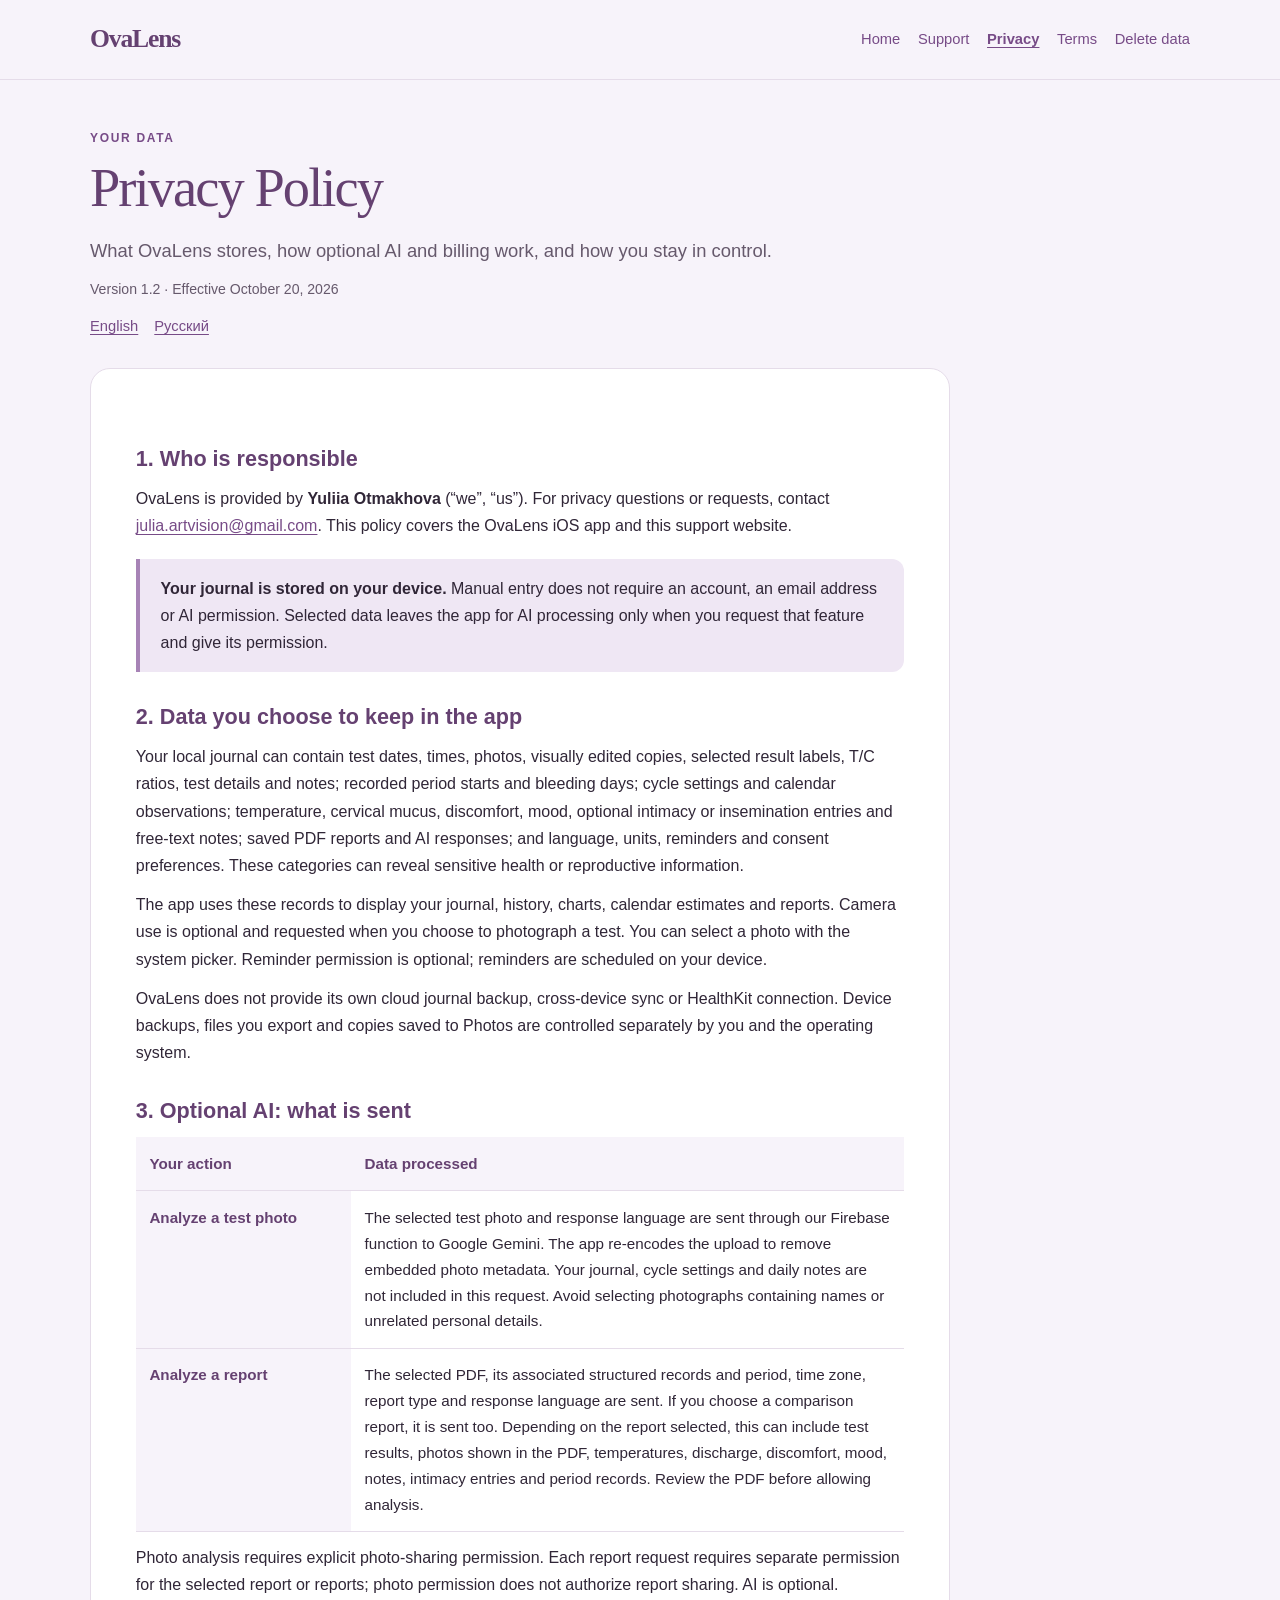
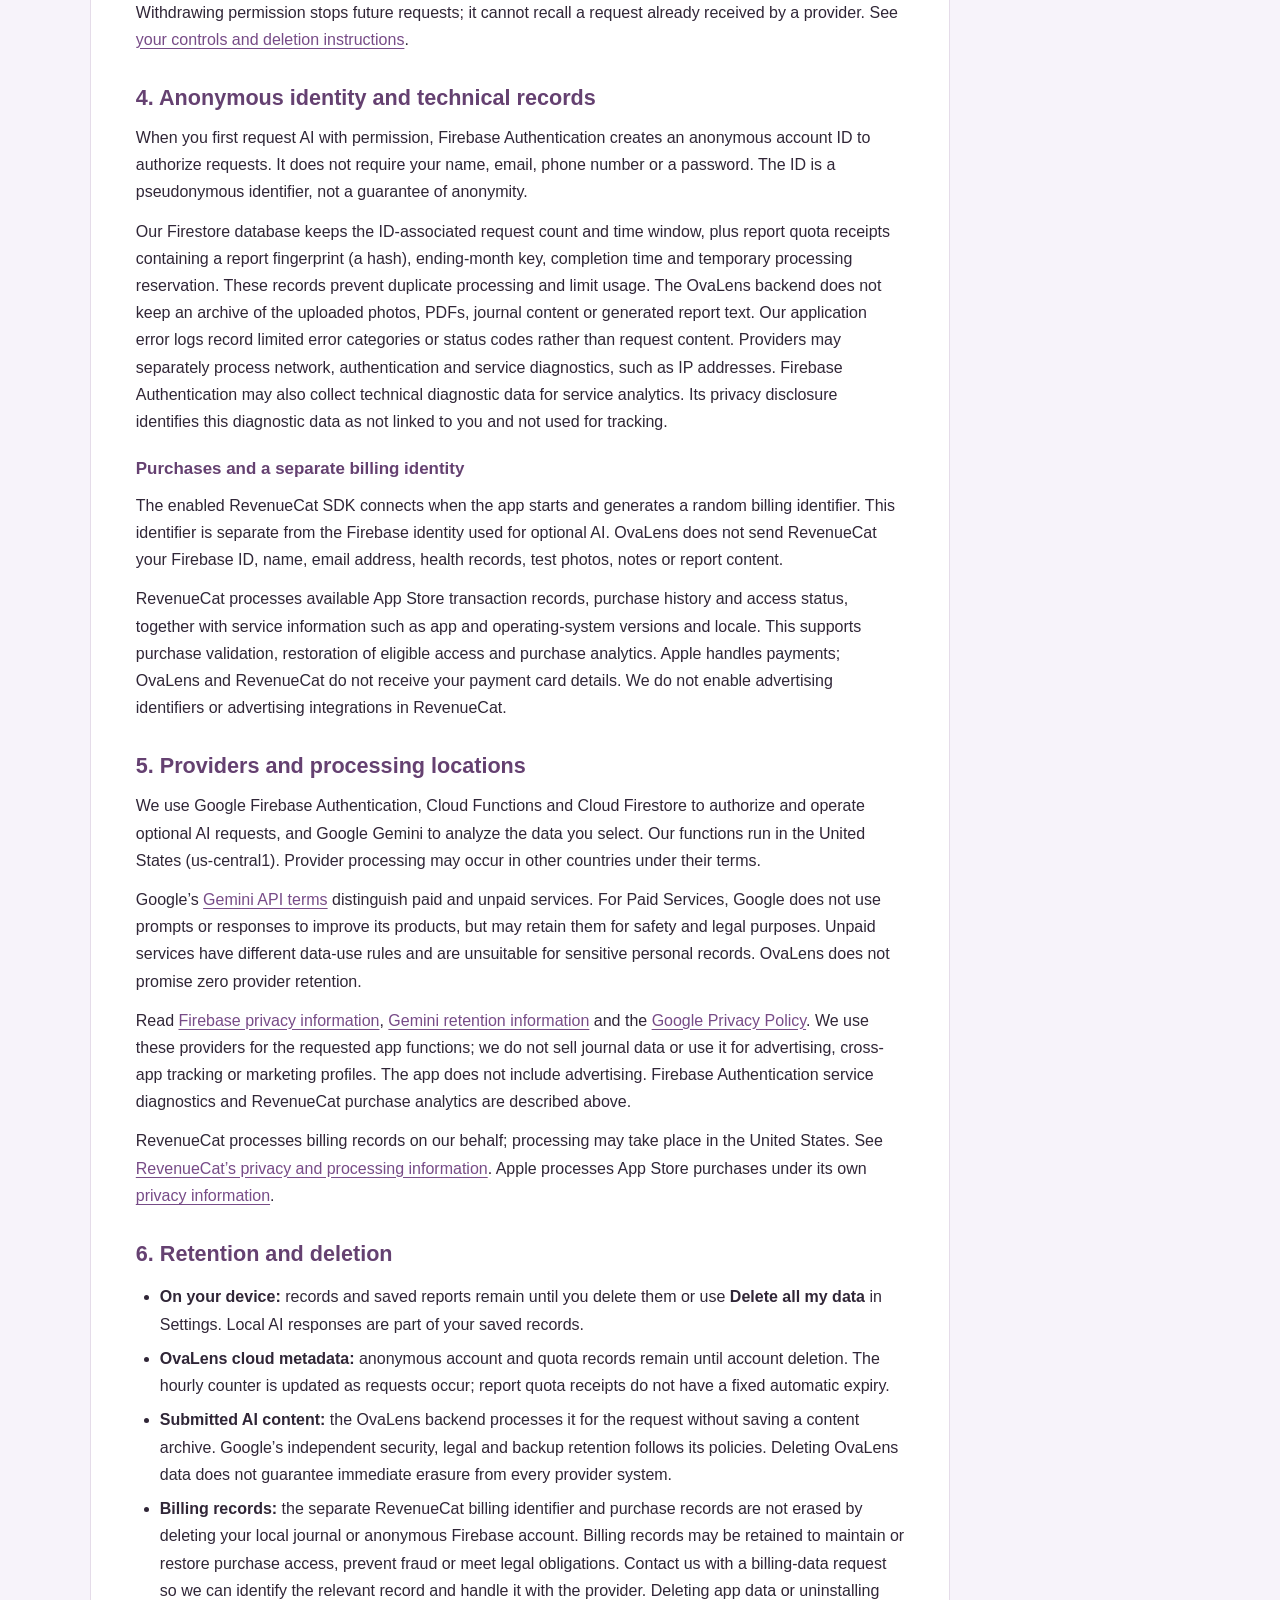
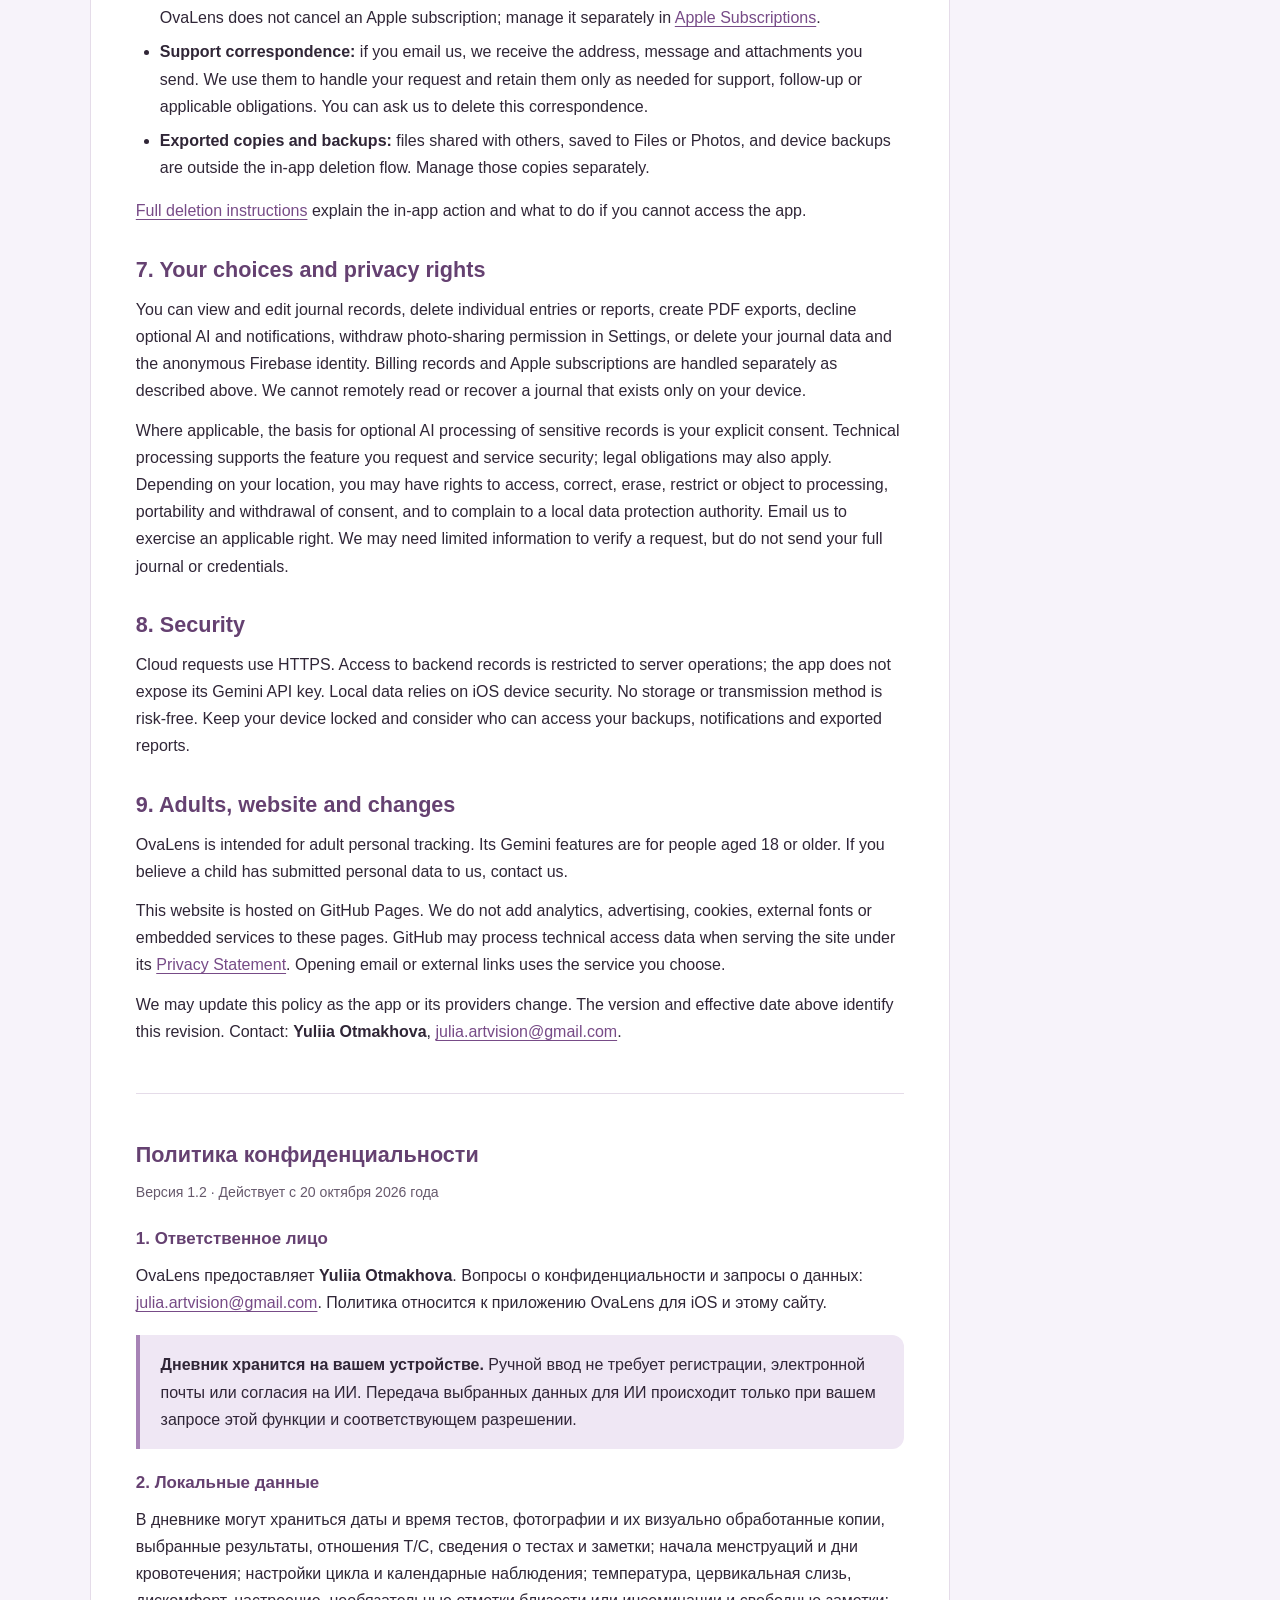
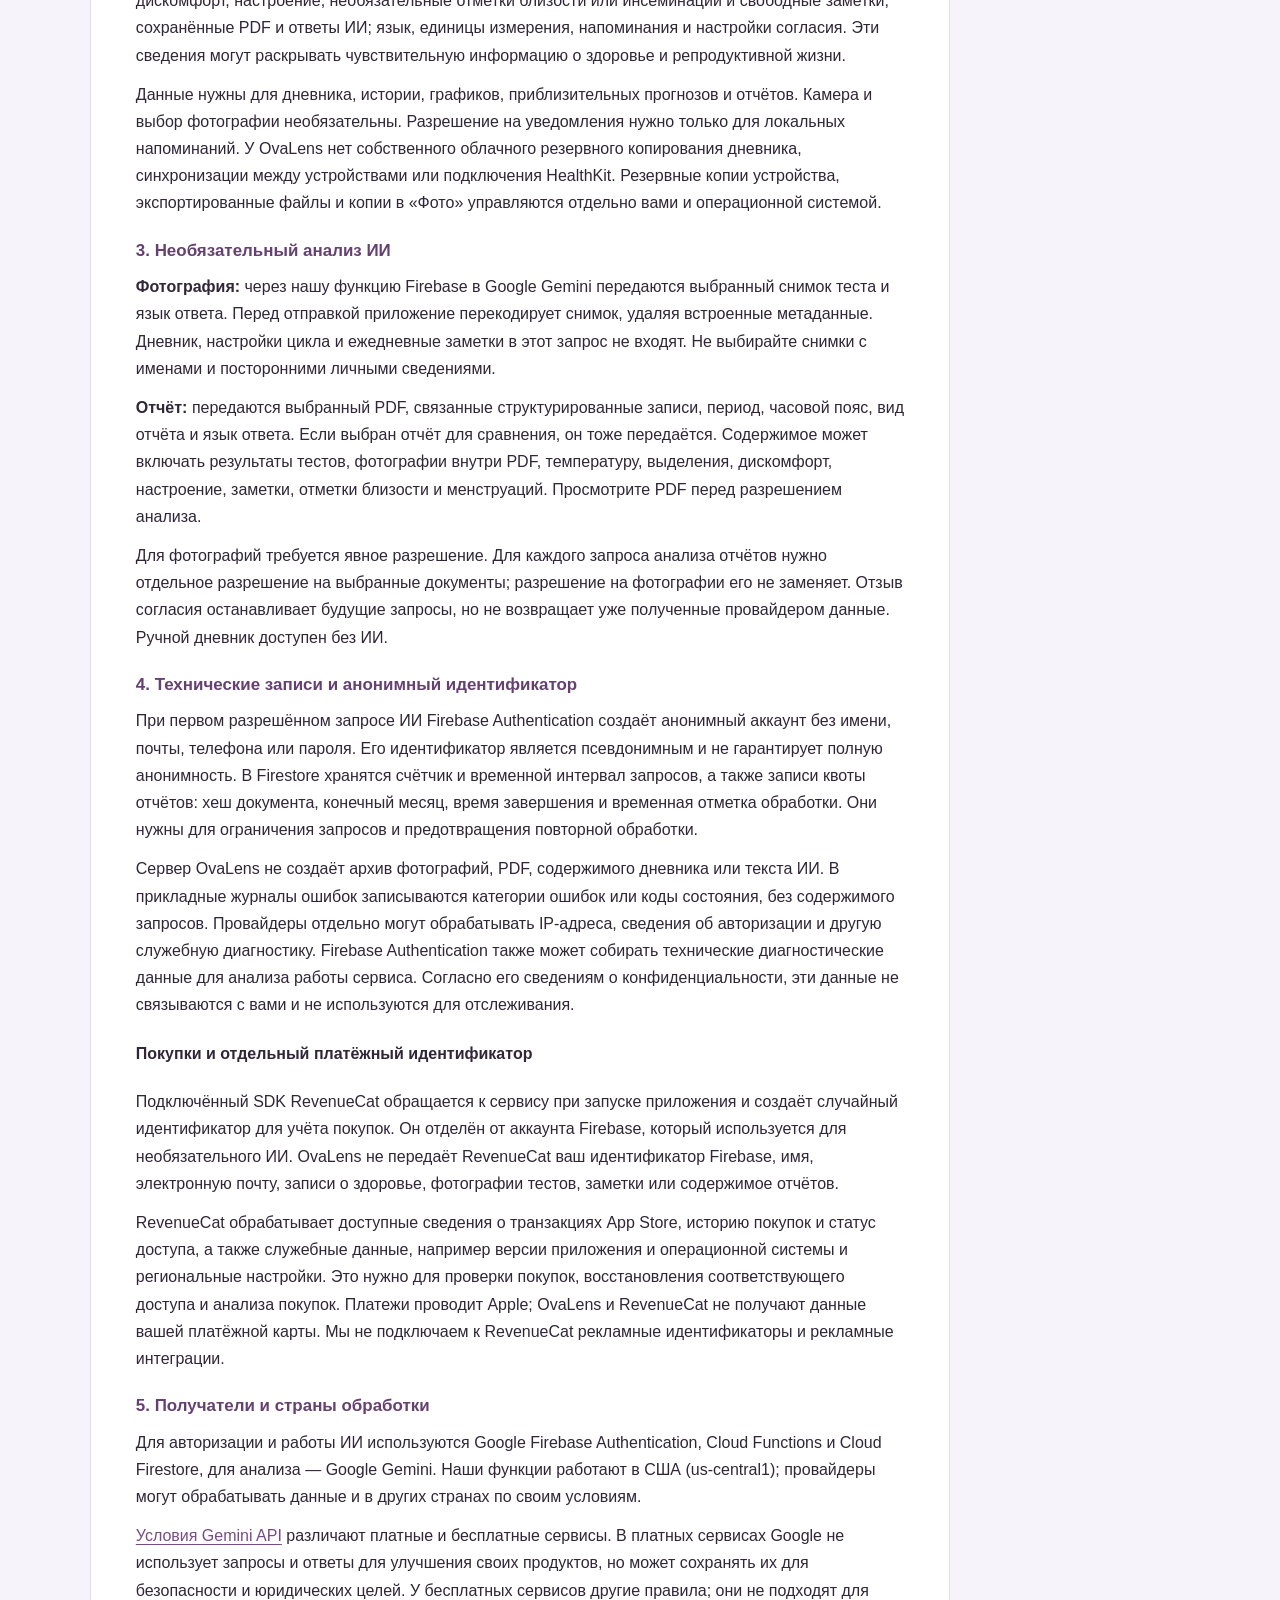
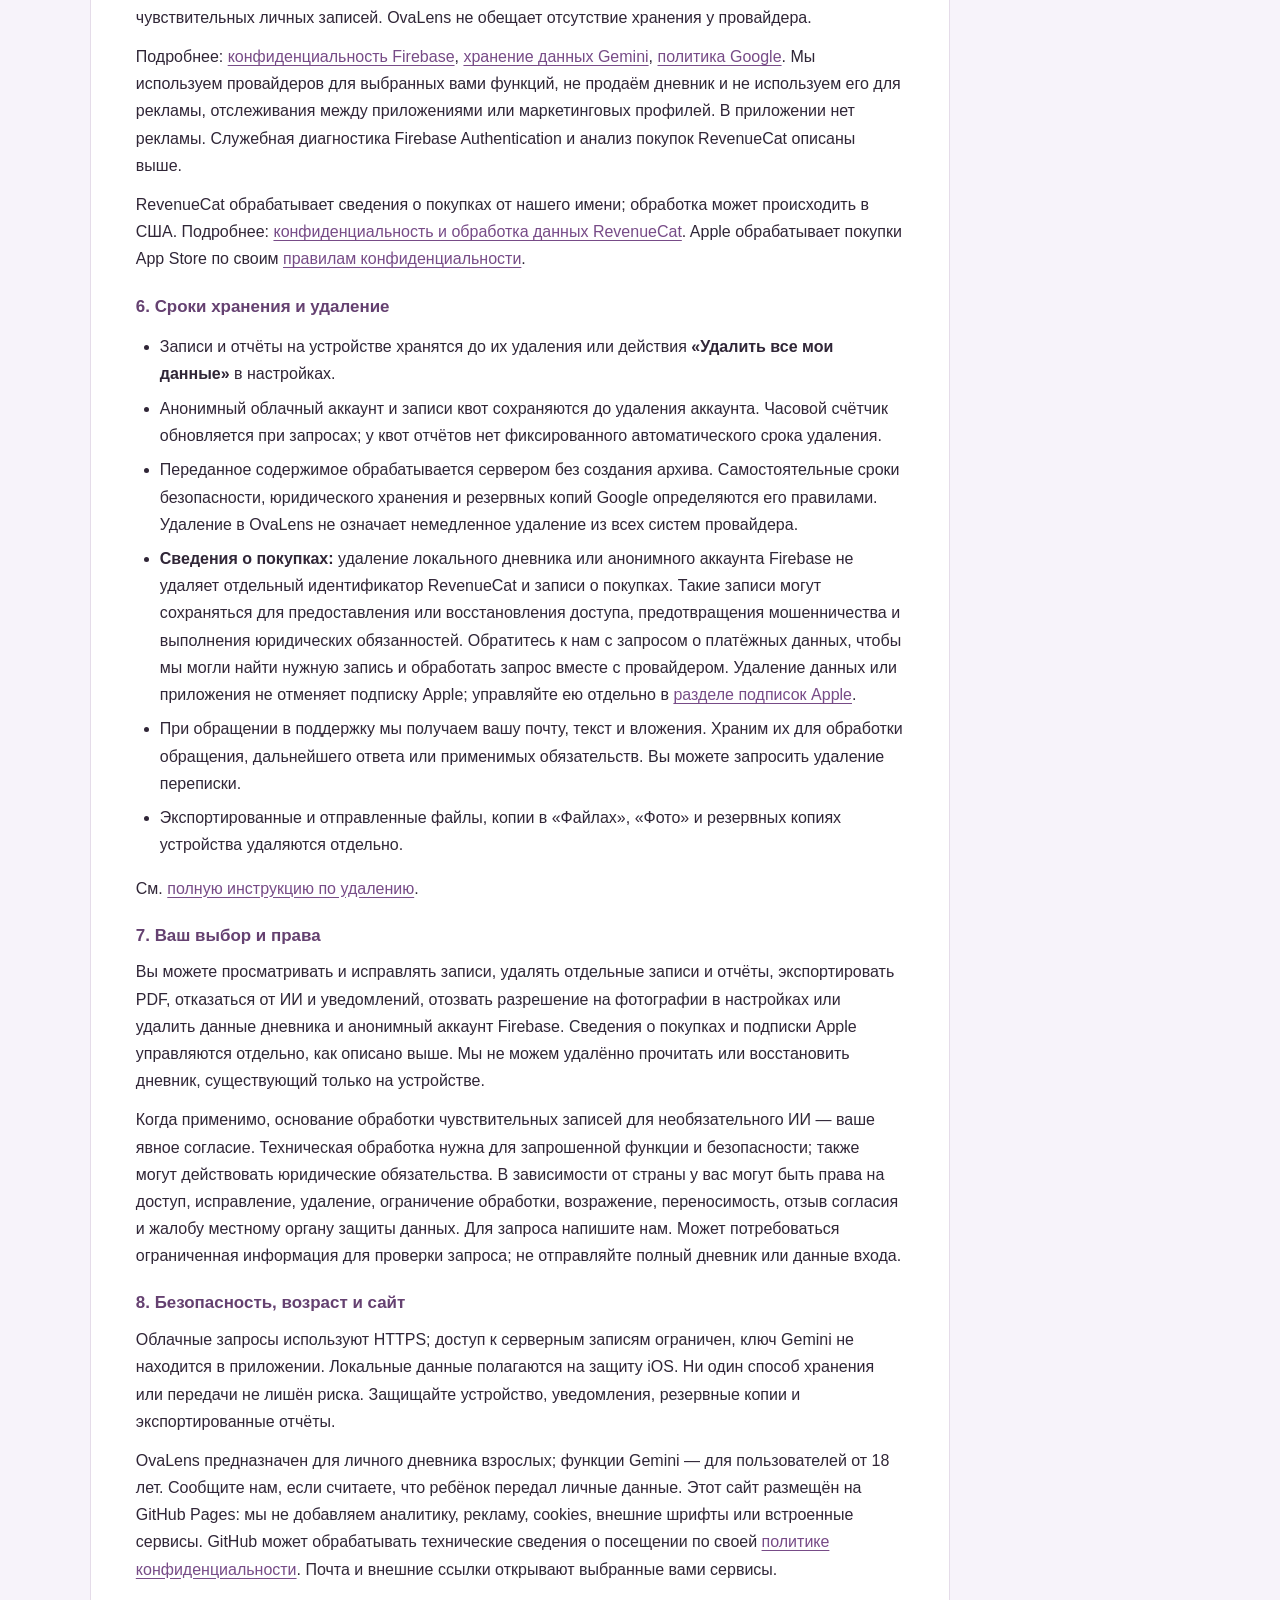
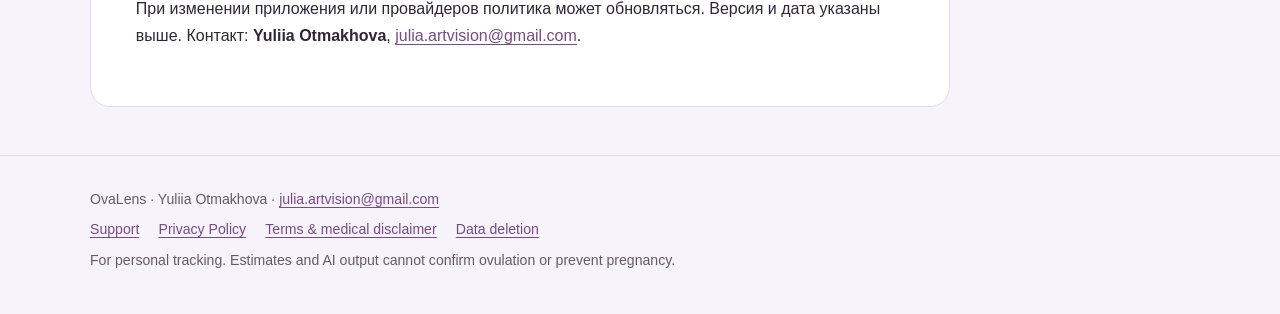
==== commit ac0015cd: "Clarify anonymous billing privacy and optional subscription terms" ====
--- a/privacy.html
+++ b/privacy.html
@@ -2,7 +2,7 @@
 <html lang="en">
 <head>
 <meta charset="utf-8"><meta name="viewport" content="width=device-width, initial-scale=1">
-<meta name="description" content="How OvaLens handles your local journal, optional Google Gemini processing, anonymous Firebase identity, retention and deletion.">
+<meta name="description" content="How OvaLens handles your local journal, optional AI, separate billing records, retention and deletion.">
 <meta name="color-scheme" content="light"><meta name="theme-color" content="#f7f3fa">
 <title>Privacy Policy · OvaLens</title><link rel="stylesheet" href="styles.css">
 <link rel="icon" href="favicon.svg" type="image/svg+xml">
@@ -12,7 +12,7 @@
 <a class="skip" href="#main">Skip to content</a>
 <header class="topbar"><div class="shell"><a class="brand" href="index.html" aria-label="OvaLens home">OvaLens</a><nav class="nav" aria-label="Main navigation"><a href="index.html">Home</a><a href="support.html">Support</a><a href="privacy.html" aria-current="page">Privacy</a><a href="terms.html">Terms</a><a href="data-deletion.html">Delete data</a></nav></div></header>
 <main id="main" class="shell">
-<header class="hero"><p class="eyebrow">Your data</p><h1>Privacy Policy</h1><p class="lead">What OvaLens stores, why optional AI needs data, and how you stay in control.</p><p class="meta">Version 1.1 · Effective October 20, 2026</p><nav class="languages" aria-label="Page languages"><a href="#en" lang="en">English</a><a href="#ru" lang="ru">Русский</a></nav></header>
+<header class="hero"><p class="eyebrow">Your data</p><h1>Privacy Policy</h1><p class="lead">What OvaLens stores, how optional AI and billing work, and how you stay in control.</p><p class="meta">Version 1.2 · Effective October 20, 2026</p><nav class="languages" aria-label="Page languages"><a href="#en" lang="en">English</a><a href="#ru" lang="ru">Русский</a></nav></header>
 <article class="card document">
 <section id="en" lang="en" aria-label="Privacy Policy in English">
 <h2>1. Who is responsible</h2><p>OvaLens is provided by <strong>Yuliia Otmakhova</strong> (“we”, “us”). For privacy questions or requests, contact <a class="email" href="mailto:julia.artvision@gmail.com?subject=OvaLens%20privacy">julia.artvision@gmail.com</a>. This policy covers the OvaLens iOS app and this support website.</p>
@@ -23,22 +23,26 @@
 <tr><th scope="row">Analyze a report</th><td>The selected PDF, its associated structured records and period, time zone, report type and response language are sent. If you choose a comparison report, it is sent too. Depending on the report selected, this can include test results, photos shown in the PDF, temperatures, discharge, discomfort, mood, notes, intimacy entries and period records. Review the PDF before allowing analysis.</td></tr>
 </tbody></table></div><p>Photo analysis requires explicit photo-sharing permission. Each report request requires separate permission for the selected report or reports; photo permission does not authorize report sharing. AI is optional. Withdrawing permission stops future requests; it cannot recall a request already received by a provider. See <a href="data-deletion.html">your controls and deletion instructions</a>.</p>
 <h2>4. Anonymous identity and technical records</h2><p>When you first request AI with permission, Firebase Authentication creates an anonymous account ID to authorize requests. It does not require your name, email, phone number or a password. The ID is a pseudonymous identifier, not a guarantee of anonymity.</p><p>Our Firestore database keeps the ID-associated request count and time window, plus report quota receipts containing a report fingerprint (a hash), ending-month key, completion time and temporary processing reservation. These records prevent duplicate processing and limit usage. The OvaLens backend does not keep an archive of the uploaded photos, PDFs, journal content or generated report text. Our application error logs record limited error categories or status codes rather than request content. Providers may separately process network, authentication and service diagnostics, such as IP addresses. Firebase Authentication may also collect technical diagnostic data for service analytics. Its privacy disclosure identifies this diagnostic data as not linked to you and not used for tracking.</p>
-<h2>5. Providers and processing locations</h2><p>We use Google Firebase Authentication, Cloud Functions and Cloud Firestore to authorize and operate optional AI requests, and Google Gemini to analyze the data you select. Our functions run in the United States (us-central1). Provider processing may occur in other countries under their terms.</p><p>Google’s <a href="https://ai.google.dev/gemini-api/terms">Gemini API terms</a> distinguish paid and unpaid services. For Paid Services, Google does not use prompts or responses to improve its products, but may retain them for safety and legal purposes. Unpaid services have different data-use rules and are unsuitable for sensitive personal records. OvaLens does not promise zero provider retention.</p><p>Read <a href="https://firebase.google.com/support/privacy">Firebase privacy information</a>, <a href="https://ai.google.dev/gemini-api/docs/zdr">Gemini retention information</a> and the <a href="https://policies.google.com/privacy">Google Privacy Policy</a>. We use these providers for the requested app functions; we do not sell journal data or use it for advertising, cross-app tracking or marketing profiles. The app does not include advertising or behavioral analytics. Firebase Authentication service diagnostics are described above.</p>
-<h2>6. Retention and deletion</h2><ul><li><strong>On your device:</strong> records and saved reports remain until you delete them or use <strong>Delete all my data</strong> in Settings. Local AI responses are part of your saved records.</li><li><strong>OvaLens cloud metadata:</strong> anonymous account and quota records remain until account deletion. The hourly counter is updated as requests occur; report quota receipts do not have a fixed automatic expiry.</li><li><strong>Submitted AI content:</strong> the OvaLens backend processes it for the request without saving a content archive. Google’s independent security, legal and backup retention follows its policies. Deleting OvaLens data does not guarantee immediate erasure from every provider system.</li><li><strong>Support correspondence:</strong> if you email us, we receive the address, message and attachments you send. We use them to handle your request and retain them only as needed for support, follow-up or applicable obligations. You can ask us to delete this correspondence.</li><li><strong>Exported copies and backups:</strong> files shared with others, saved to Files or Photos, and device backups are outside the in-app deletion flow. Manage those copies separately.</li></ul><p><a href="data-deletion.html">Full deletion instructions</a> explain the in-app action and what to do if you cannot access the app.</p>
-<h2>7. Your choices and privacy rights</h2><p>You can view and edit journal records, delete individual entries or reports, create PDF exports, decline optional AI and notifications, withdraw photo-sharing permission in Settings, or delete all app data and the anonymous cloud identity. We cannot remotely read or recover a journal that exists only on your device.</p><p>Where applicable, the basis for optional AI processing of sensitive records is your explicit consent. Technical processing supports the feature you request and service security; legal obligations may also apply. Depending on your location, you may have rights to access, correct, erase, restrict or object to processing, portability and withdrawal of consent, and to complain to a local data protection authority. Email us to exercise an applicable right. We may need limited information to verify a request, but do not send your full journal or credentials.</p>
+<h3>Purchases and a separate billing identity</h3><p>The enabled RevenueCat SDK connects when the app starts and generates a random billing identifier. This identifier is separate from the Firebase identity used for optional AI. OvaLens does not send RevenueCat your Firebase ID, name, email address, health records, test photos, notes or report content.</p><p>RevenueCat processes available App Store transaction records, purchase history and access status, together with service information such as app and operating-system versions and locale. This supports purchase validation, restoration of eligible access and purchase analytics. Apple handles payments; OvaLens and RevenueCat do not receive your payment card details. We do not enable advertising identifiers or advertising integrations in RevenueCat.</p>
+<h2>5. Providers and processing locations</h2><p>We use Google Firebase Authentication, Cloud Functions and Cloud Firestore to authorize and operate optional AI requests, and Google Gemini to analyze the data you select. Our functions run in the United States (us-central1). Provider processing may occur in other countries under their terms.</p><p>Google’s <a href="https://ai.google.dev/gemini-api/terms">Gemini API terms</a> distinguish paid and unpaid services. For Paid Services, Google does not use prompts or responses to improve its products, but may retain them for safety and legal purposes. Unpaid services have different data-use rules and are unsuitable for sensitive personal records. OvaLens does not promise zero provider retention.</p><p>Read <a href="https://firebase.google.com/support/privacy">Firebase privacy information</a>, <a href="https://ai.google.dev/gemini-api/docs/zdr">Gemini retention information</a> and the <a href="https://policies.google.com/privacy">Google Privacy Policy</a>. We use these providers for the requested app functions; we do not sell journal data or use it for advertising, cross-app tracking or marketing profiles. The app does not include advertising. Firebase Authentication service diagnostics and RevenueCat purchase analytics are described above.</p>
+<p>RevenueCat processes billing records on our behalf; processing may take place in the United States. See <a href="https://www.revenuecat.com/privacy">RevenueCat’s privacy and processing information</a>. Apple processes App Store purchases under its own <a href="https://www.apple.com/legal/privacy/">privacy information</a>.</p>
+<h2>6. Retention and deletion</h2><ul><li><strong>On your device:</strong> records and saved reports remain until you delete them or use <strong>Delete all my data</strong> in Settings. Local AI responses are part of your saved records.</li><li><strong>OvaLens cloud metadata:</strong> anonymous account and quota records remain until account deletion. The hourly counter is updated as requests occur; report quota receipts do not have a fixed automatic expiry.</li><li><strong>Submitted AI content:</strong> the OvaLens backend processes it for the request without saving a content archive. Google’s independent security, legal and backup retention follows its policies. Deleting OvaLens data does not guarantee immediate erasure from every provider system.</li><li><strong>Billing records:</strong> the separate RevenueCat billing identifier and purchase records are not erased by deleting your local journal or anonymous Firebase account. Billing records may be retained to maintain or restore purchase access, prevent fraud or meet legal obligations. Contact us with a billing-data request so we can identify the relevant record and handle it with the provider. Deleting app data or uninstalling OvaLens does not cancel an Apple subscription; manage it separately in <a href="https://apps.apple.com/account/subscriptions">Apple Subscriptions</a>.</li><li><strong>Support correspondence:</strong> if you email us, we receive the address, message and attachments you send. We use them to handle your request and retain them only as needed for support, follow-up or applicable obligations. You can ask us to delete this correspondence.</li><li><strong>Exported copies and backups:</strong> files shared with others, saved to Files or Photos, and device backups are outside the in-app deletion flow. Manage those copies separately.</li></ul><p><a href="data-deletion.html">Full deletion instructions</a> explain the in-app action and what to do if you cannot access the app.</p>
+<h2>7. Your choices and privacy rights</h2><p>You can view and edit journal records, delete individual entries or reports, create PDF exports, decline optional AI and notifications, withdraw photo-sharing permission in Settings, or delete your journal data and the anonymous Firebase identity. Billing records and Apple subscriptions are handled separately as described above. We cannot remotely read or recover a journal that exists only on your device.</p><p>Where applicable, the basis for optional AI processing of sensitive records is your explicit consent. Technical processing supports the feature you request and service security; legal obligations may also apply. Depending on your location, you may have rights to access, correct, erase, restrict or object to processing, portability and withdrawal of consent, and to complain to a local data protection authority. Email us to exercise an applicable right. We may need limited information to verify a request, but do not send your full journal or credentials.</p>
 <h2>8. Security</h2><p>Cloud requests use HTTPS. Access to backend records is restricted to server operations; the app does not expose its Gemini API key. Local data relies on iOS device security. No storage or transmission method is risk-free. Keep your device locked and consider who can access your backups, notifications and exported reports.</p>
 <h2>9. Adults, website and changes</h2><p>OvaLens is intended for adult personal tracking. Its Gemini features are for people aged 18 or older. If you believe a child has submitted personal data to us, contact us.</p><p>This website is hosted on GitHub Pages. We do not add analytics, advertising, cookies, external fonts or embedded services to these pages. GitHub may process technical access data when serving the site under its <a href="https://docs.github.com/en/site-policy/privacy-policies/github-general-privacy-statement">Privacy Statement</a>. Opening email or external links uses the service you choose.</p><p>We may update this policy as the app or its providers change. The version and effective date above identify this revision. Contact: <strong>Yuliia Otmakhova</strong>, <a class="email" href="mailto:julia.artvision@gmail.com?subject=OvaLens%20privacy">julia.artvision@gmail.com</a>.</p>
 </section>
 <section id="ru" lang="ru" class="translation" aria-labelledby="privacy-ru">
-<h2 id="privacy-ru">Политика конфиденциальности</h2><p class="meta">Версия 1.1 · Действует с 20 октября 2026 года</p>
+<h2 id="privacy-ru">Политика конфиденциальности</h2><p class="meta">Версия 1.2 · Действует с 20 октября 2026 года</p>
 <h3>1. Ответственное лицо</h3><p>OvaLens предоставляет <strong>Yuliia Otmakhova</strong>. Вопросы о конфиденциальности и запросы о данных: <a class="email" href="mailto:julia.artvision@gmail.com?subject=OvaLens%20privacy">julia.artvision@gmail.com</a>. Политика относится к приложению OvaLens для iOS и этому сайту.</p>
 <div class="notice"><p><strong>Дневник хранится на вашем устройстве.</strong> Ручной ввод не требует регистрации, электронной почты или согласия на ИИ. Передача выбранных данных для ИИ происходит только при вашем запросе этой функции и соответствующем разрешении.</p></div>
 <h3>2. Локальные данные</h3><p>В дневнике могут храниться даты и время тестов, фотографии и их визуально обработанные копии, выбранные результаты, отношения T/C, сведения о тестах и заметки; начала менструаций и дни кровотечения; настройки цикла и календарные наблюдения; температура, цервикальная слизь, дискомфорт, настроение, необязательные отметки близости или инсеминации и свободные заметки; сохранённые PDF и ответы ИИ; язык, единицы измерения, напоминания и настройки согласия. Эти сведения могут раскрывать чувствительную информацию о здоровье и репродуктивной жизни.</p><p>Данные нужны для дневника, истории, графиков, приблизительных прогнозов и отчётов. Камера и выбор фотографии необязательны. Разрешение на уведомления нужно только для локальных напоминаний. У OvaLens нет собственного облачного резервного копирования дневника, синхронизации между устройствами или подключения HealthKit. Резервные копии устройства, экспортированные файлы и копии в «Фото» управляются отдельно вами и операционной системой.</p>
 <h3>3. Необязательный анализ ИИ</h3><p><strong>Фотография:</strong> через нашу функцию Firebase в Google Gemini передаются выбранный снимок теста и язык ответа. Перед отправкой приложение перекодирует снимок, удаляя встроенные метаданные. Дневник, настройки цикла и ежедневные заметки в этот запрос не входят. Не выбирайте снимки с именами и посторонними личными сведениями.</p><p><strong>Отчёт:</strong> передаются выбранный PDF, связанные структурированные записи, период, часовой пояс, вид отчёта и язык ответа. Если выбран отчёт для сравнения, он тоже передаётся. Содержимое может включать результаты тестов, фотографии внутри PDF, температуру, выделения, дискомфорт, настроение, заметки, отметки близости и менструаций. Просмотрите PDF перед разрешением анализа.</p><p>Для фотографий требуется явное разрешение. Для каждого запроса анализа отчётов нужно отдельное разрешение на выбранные документы; разрешение на фотографии его не заменяет. Отзыв согласия останавливает будущие запросы, но не возвращает уже полученные провайдером данные. Ручной дневник доступен без ИИ.</p>
 <h3>4. Технические записи и анонимный идентификатор</h3><p>При первом разрешённом запросе ИИ Firebase Authentication создаёт анонимный аккаунт без имени, почты, телефона или пароля. Его идентификатор является псевдонимным и не гарантирует полную анонимность. В Firestore хранятся счётчик и временной интервал запросов, а также записи квоты отчётов: хеш документа, конечный месяц, время завершения и временная отметка обработки. Они нужны для ограничения запросов и предотвращения повторной обработки.</p><p>Сервер OvaLens не создаёт архив фотографий, PDF, содержимого дневника или текста ИИ. В прикладные журналы ошибок записываются категории ошибок или коды состояния, без содержимого запросов. Провайдеры отдельно могут обрабатывать IP-адреса, сведения об авторизации и другую служебную диагностику. Firebase Authentication также может собирать технические диагностические данные для анализа работы сервиса. Согласно его сведениям о конфиденциальности, эти данные не связываются с вами и не используются для отслеживания.</p>
-<h3>5. Получатели и страны обработки</h3><p>Для авторизации и работы ИИ используются Google Firebase Authentication, Cloud Functions и Cloud Firestore, для анализа — Google Gemini. Наши функции работают в США (us-central1); провайдеры могут обрабатывать данные и в других странах по своим условиям.</p><p><a href="https://ai.google.dev/gemini-api/terms">Условия Gemini API</a> различают платные и бесплатные сервисы. В платных сервисах Google не использует запросы и ответы для улучшения своих продуктов, но может сохранять их для безопасности и юридических целей. У бесплатных сервисов другие правила; они не подходят для чувствительных личных записей. OvaLens не обещает отсутствие хранения у провайдера.</p><p>Подробнее: <a href="https://firebase.google.com/support/privacy">конфиденциальность Firebase</a>, <a href="https://ai.google.dev/gemini-api/docs/zdr">хранение данных Gemini</a>, <a href="https://policies.google.com/privacy">политика Google</a>. Мы используем провайдеров для выбранных вами функций, не продаём дневник и не используем его для рекламы, отслеживания между приложениями или маркетинговых профилей. В приложении нет рекламы и аналитики поведения. Служебная диагностика Firebase Authentication описана выше.</p>
-<h3>6. Сроки хранения и удаление</h3><ul><li>Записи и отчёты на устройстве хранятся до их удаления или действия <strong>«Удалить все мои данные»</strong> в настройках.</li><li>Анонимный облачный аккаунт и записи квот сохраняются до удаления аккаунта. Часовой счётчик обновляется при запросах; у квот отчётов нет фиксированного автоматического срока удаления.</li><li>Переданное содержимое обрабатывается сервером без создания архива. Самостоятельные сроки безопасности, юридического хранения и резервных копий Google определяются его правилами. Удаление в OvaLens не означает немедленное удаление из всех систем провайдера.</li><li>При обращении в поддержку мы получаем вашу почту, текст и вложения. Храним их для обработки обращения, дальнейшего ответа или применимых обязательств. Вы можете запросить удаление переписки.</li><li>Экспортированные и отправленные файлы, копии в «Файлах», «Фото» и резервных копиях устройства удаляются отдельно.</li></ul><p>См. <a href="data-deletion.html#ru">полную инструкцию по удалению</a>.</p>
-<h3>7. Ваш выбор и права</h3><p>Вы можете просматривать и исправлять записи, удалять отдельные записи и отчёты, экспортировать PDF, отказаться от ИИ и уведомлений, отозвать разрешение на фотографии в настройках или удалить все данные и анонимный облачный аккаунт. Мы не можем удалённо прочитать или восстановить дневник, существующий только на устройстве.</p><p>Когда применимо, основание обработки чувствительных записей для необязательного ИИ — ваше явное согласие. Техническая обработка нужна для запрошенной функции и безопасности; также могут действовать юридические обязательства. В зависимости от страны у вас могут быть права на доступ, исправление, удаление, ограничение обработки, возражение, переносимость, отзыв согласия и жалобу местному органу защиты данных. Для запроса напишите нам. Может потребоваться ограниченная информация для проверки запроса; не отправляйте полный дневник или данные входа.</p>
+<h4>Покупки и отдельный платёжный идентификатор</h4><p>Подключённый SDK RevenueCat обращается к сервису при запуске приложения и создаёт случайный идентификатор для учёта покупок. Он отделён от аккаунта Firebase, который используется для необязательного ИИ. OvaLens не передаёт RevenueCat ваш идентификатор Firebase, имя, электронную почту, записи о здоровье, фотографии тестов, заметки или содержимое отчётов.</p><p>RevenueCat обрабатывает доступные сведения о транзакциях App Store, историю покупок и статус доступа, а также служебные данные, например версии приложения и операционной системы и региональные настройки. Это нужно для проверки покупок, восстановления соответствующего доступа и анализа покупок. Платежи проводит Apple; OvaLens и RevenueCat не получают данные вашей платёжной карты. Мы не подключаем к RevenueCat рекламные идентификаторы и рекламные интеграции.</p>
+<h3>5. Получатели и страны обработки</h3><p>Для авторизации и работы ИИ используются Google Firebase Authentication, Cloud Functions и Cloud Firestore, для анализа — Google Gemini. Наши функции работают в США (us-central1); провайдеры могут обрабатывать данные и в других странах по своим условиям.</p><p><a href="https://ai.google.dev/gemini-api/terms">Условия Gemini API</a> различают платные и бесплатные сервисы. В платных сервисах Google не использует запросы и ответы для улучшения своих продуктов, но может сохранять их для безопасности и юридических целей. У бесплатных сервисов другие правила; они не подходят для чувствительных личных записей. OvaLens не обещает отсутствие хранения у провайдера.</p><p>Подробнее: <a href="https://firebase.google.com/support/privacy">конфиденциальность Firebase</a>, <a href="https://ai.google.dev/gemini-api/docs/zdr">хранение данных Gemini</a>, <a href="https://policies.google.com/privacy">политика Google</a>. Мы используем провайдеров для выбранных вами функций, не продаём дневник и не используем его для рекламы, отслеживания между приложениями или маркетинговых профилей. В приложении нет рекламы. Служебная диагностика Firebase Authentication и анализ покупок RevenueCat описаны выше.</p>
+<p>RevenueCat обрабатывает сведения о покупках от нашего имени; обработка может происходить в США. Подробнее: <a href="https://www.revenuecat.com/privacy">конфиденциальность и обработка данных RevenueCat</a>. Apple обрабатывает покупки App Store по своим <a href="https://www.apple.com/legal/privacy/">правилам конфиденциальности</a>.</p>
+<h3>6. Сроки хранения и удаление</h3><ul><li>Записи и отчёты на устройстве хранятся до их удаления или действия <strong>«Удалить все мои данные»</strong> в настройках.</li><li>Анонимный облачный аккаунт и записи квот сохраняются до удаления аккаунта. Часовой счётчик обновляется при запросах; у квот отчётов нет фиксированного автоматического срока удаления.</li><li>Переданное содержимое обрабатывается сервером без создания архива. Самостоятельные сроки безопасности, юридического хранения и резервных копий Google определяются его правилами. Удаление в OvaLens не означает немедленное удаление из всех систем провайдера.</li><li><strong>Сведения о покупках:</strong> удаление локального дневника или анонимного аккаунта Firebase не удаляет отдельный идентификатор RevenueCat и записи о покупках. Такие записи могут сохраняться для предоставления или восстановления доступа, предотвращения мошенничества и выполнения юридических обязанностей. Обратитесь к нам с запросом о платёжных данных, чтобы мы могли найти нужную запись и обработать запрос вместе с провайдером. Удаление данных или приложения не отменяет подписку Apple; управляйте ею отдельно в <a href="https://apps.apple.com/account/subscriptions">разделе подписок Apple</a>.</li><li>При обращении в поддержку мы получаем вашу почту, текст и вложения. Храним их для обработки обращения, дальнейшего ответа или применимых обязательств. Вы можете запросить удаление переписки.</li><li>Экспортированные и отправленные файлы, копии в «Файлах», «Фото» и резервных копиях устройства удаляются отдельно.</li></ul><p>См. <a href="data-deletion.html#ru">полную инструкцию по удалению</a>.</p>
+<h3>7. Ваш выбор и права</h3><p>Вы можете просматривать и исправлять записи, удалять отдельные записи и отчёты, экспортировать PDF, отказаться от ИИ и уведомлений, отозвать разрешение на фотографии в настройках или удалить данные дневника и анонимный аккаунт Firebase. Сведения о покупках и подписки Apple управляются отдельно, как описано выше. Мы не можем удалённо прочитать или восстановить дневник, существующий только на устройстве.</p><p>Когда применимо, основание обработки чувствительных записей для необязательного ИИ — ваше явное согласие. Техническая обработка нужна для запрошенной функции и безопасности; также могут действовать юридические обязательства. В зависимости от страны у вас могут быть права на доступ, исправление, удаление, ограничение обработки, возражение, переносимость, отзыв согласия и жалобу местному органу защиты данных. Для запроса напишите нам. Может потребоваться ограниченная информация для проверки запроса; не отправляйте полный дневник или данные входа.</p>
 <h3>8. Безопасность, возраст и сайт</h3><p>Облачные запросы используют HTTPS; доступ к серверным записям ограничен, ключ Gemini не находится в приложении. Локальные данные полагаются на защиту iOS. Ни один способ хранения или передачи не лишён риска. Защищайте устройство, уведомления, резервные копии и экспортированные отчёты.</p><p>OvaLens предназначен для личного дневника взрослых; функции Gemini — для пользователей от 18 лет. Сообщите нам, если считаете, что ребёнок передал личные данные. Этот сайт размещён на GitHub Pages: мы не добавляем аналитику, рекламу, cookies, внешние шрифты или встроенные сервисы. GitHub может обрабатывать технические сведения о посещении по своей <a href="https://docs.github.com/en/site-policy/privacy-policies/github-general-privacy-statement">политике конфиденциальности</a>. Почта и внешние ссылки открывают выбранные вами сервисы.</p><p>При изменении приложения или провайдеров политика может обновляться. Версия и дата указаны выше. Контакт: <strong>Yuliia Otmakhova</strong>, <a class="email" href="mailto:julia.artvision@gmail.com?subject=OvaLens%20privacy">julia.artvision@gmail.com</a>.</p>
 </section></article>
 
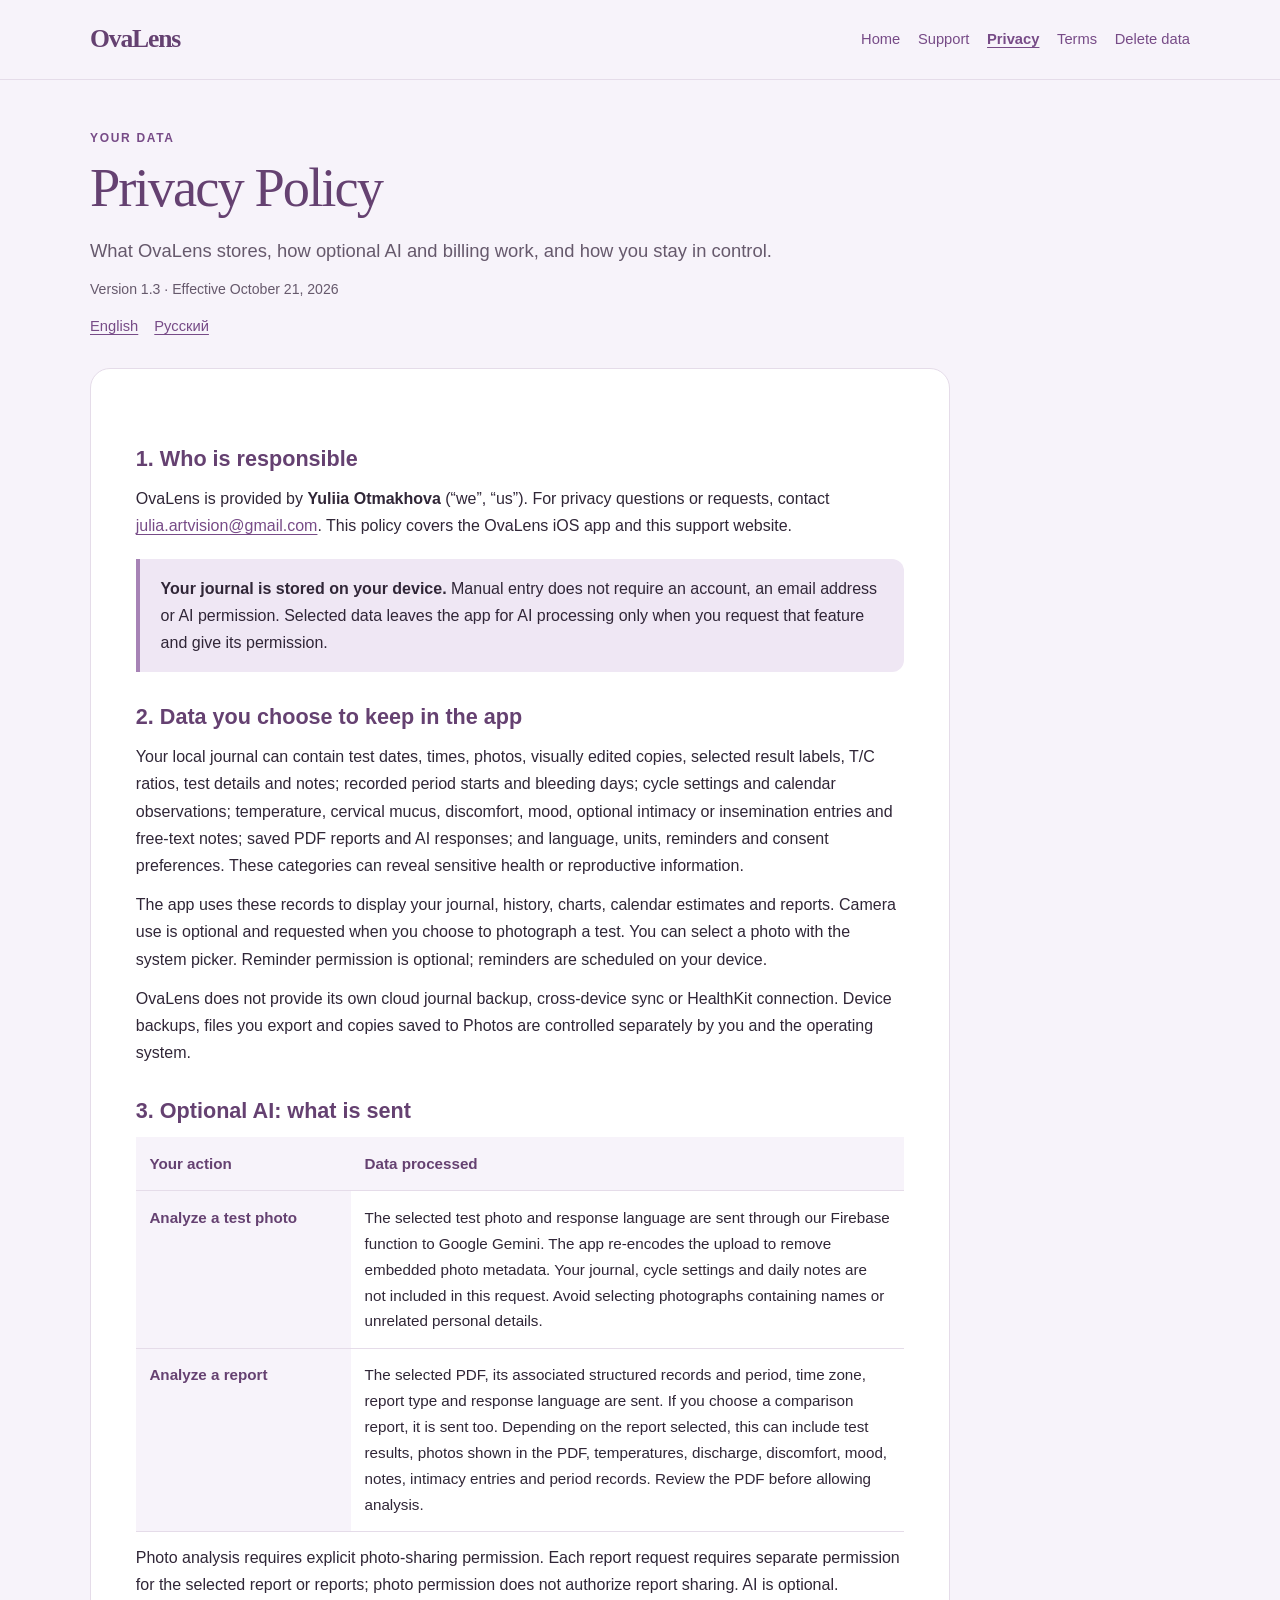
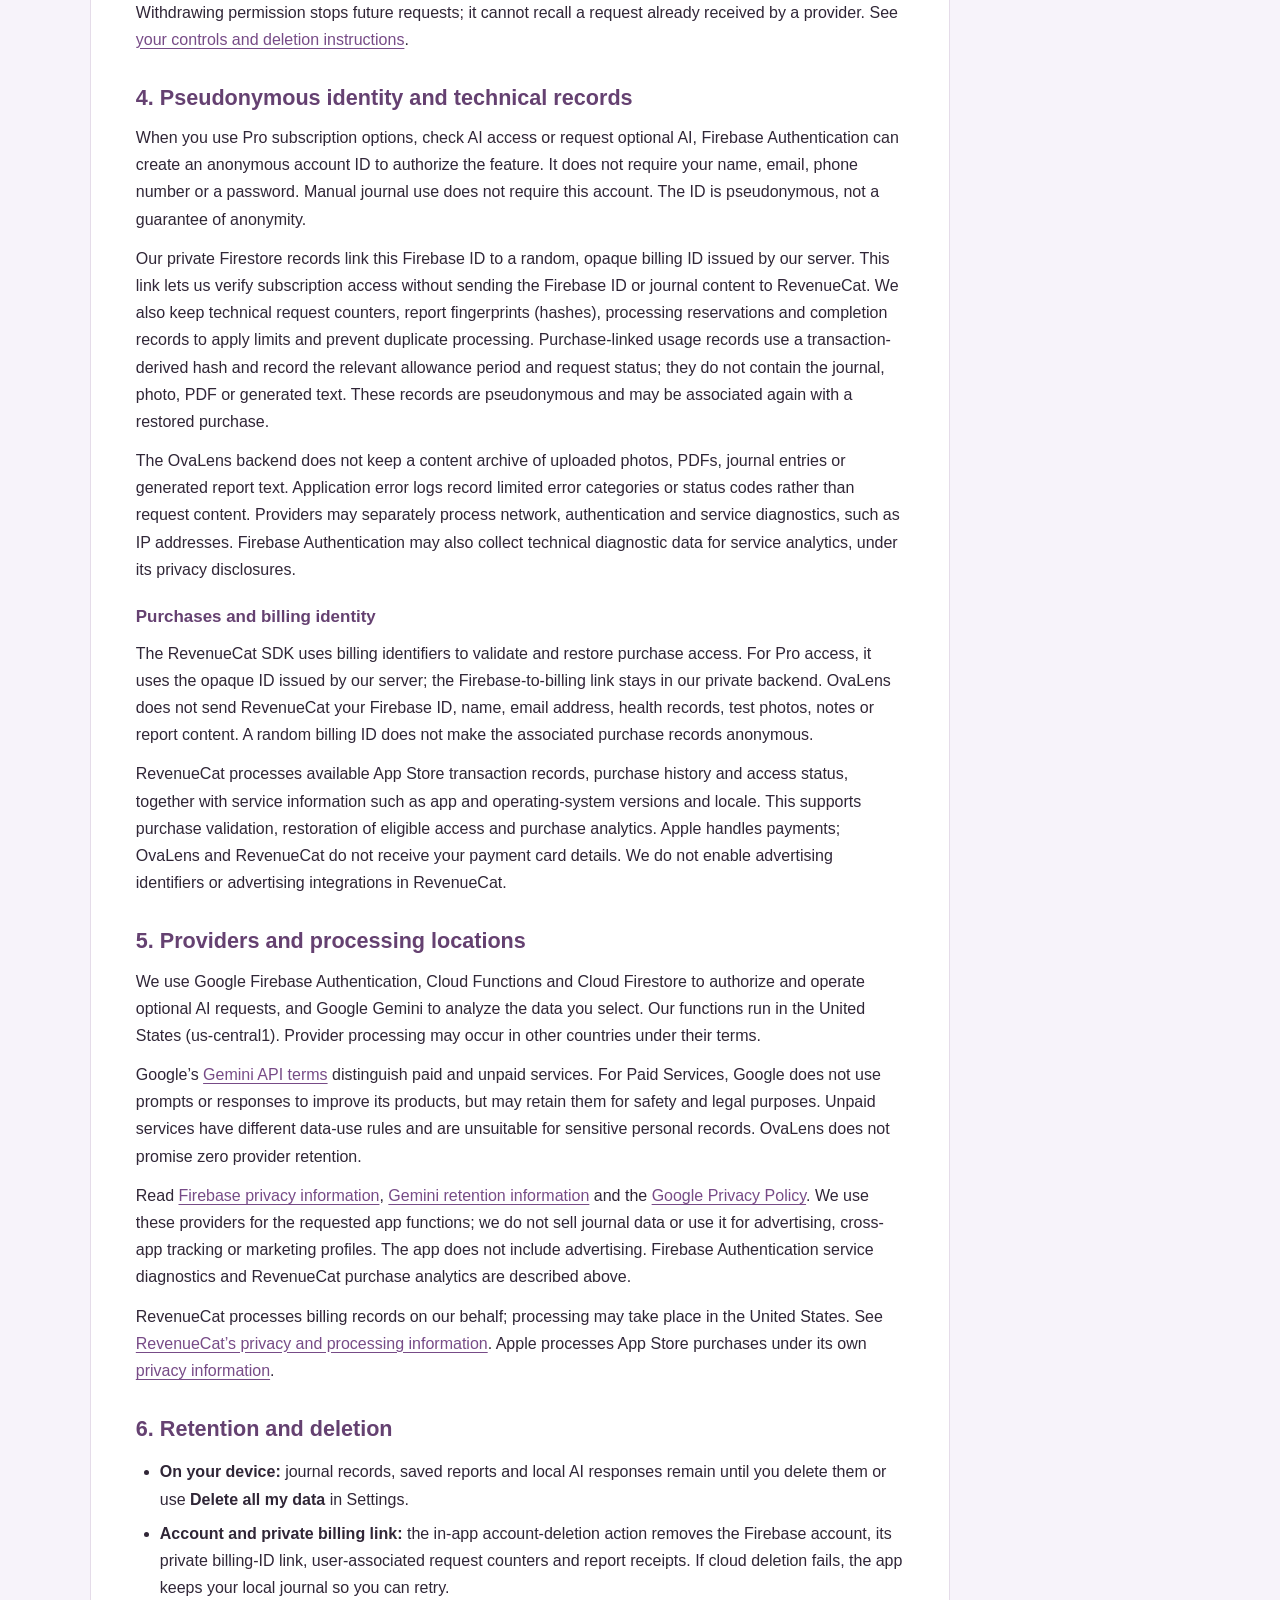
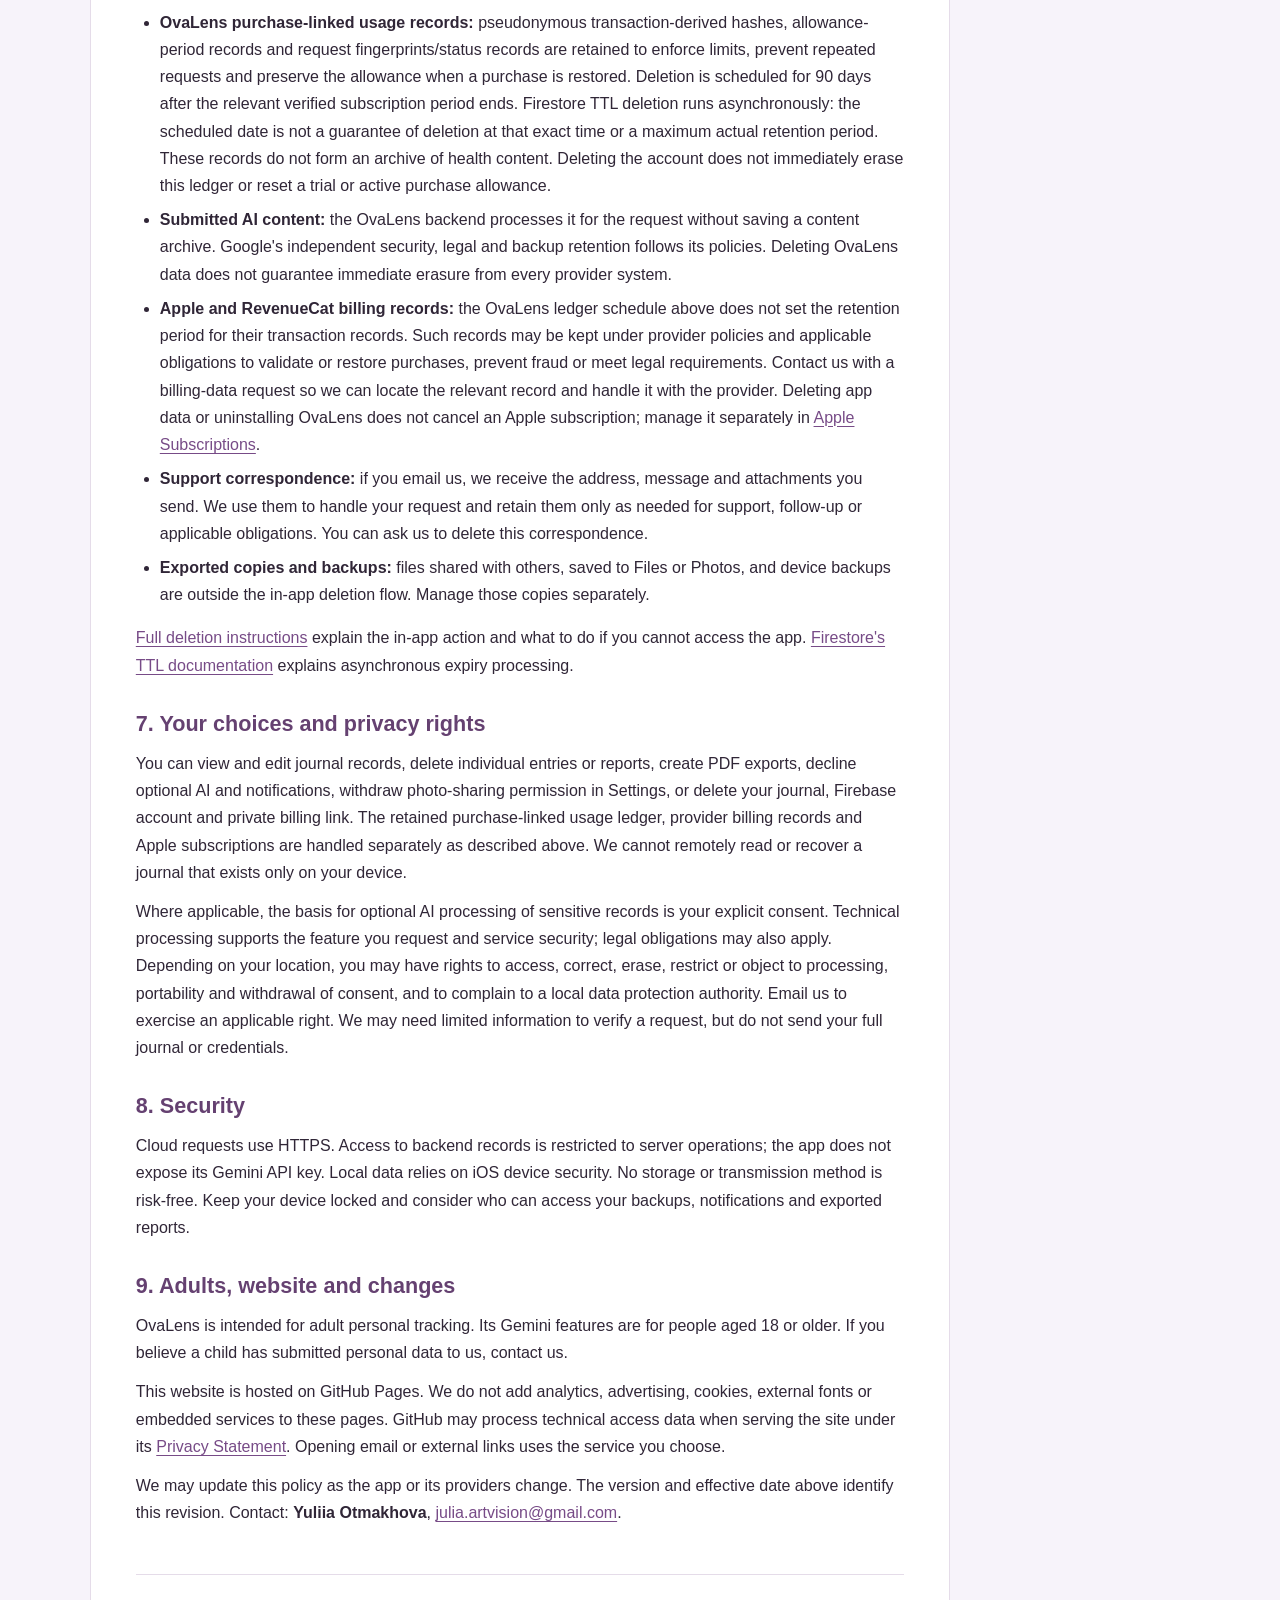
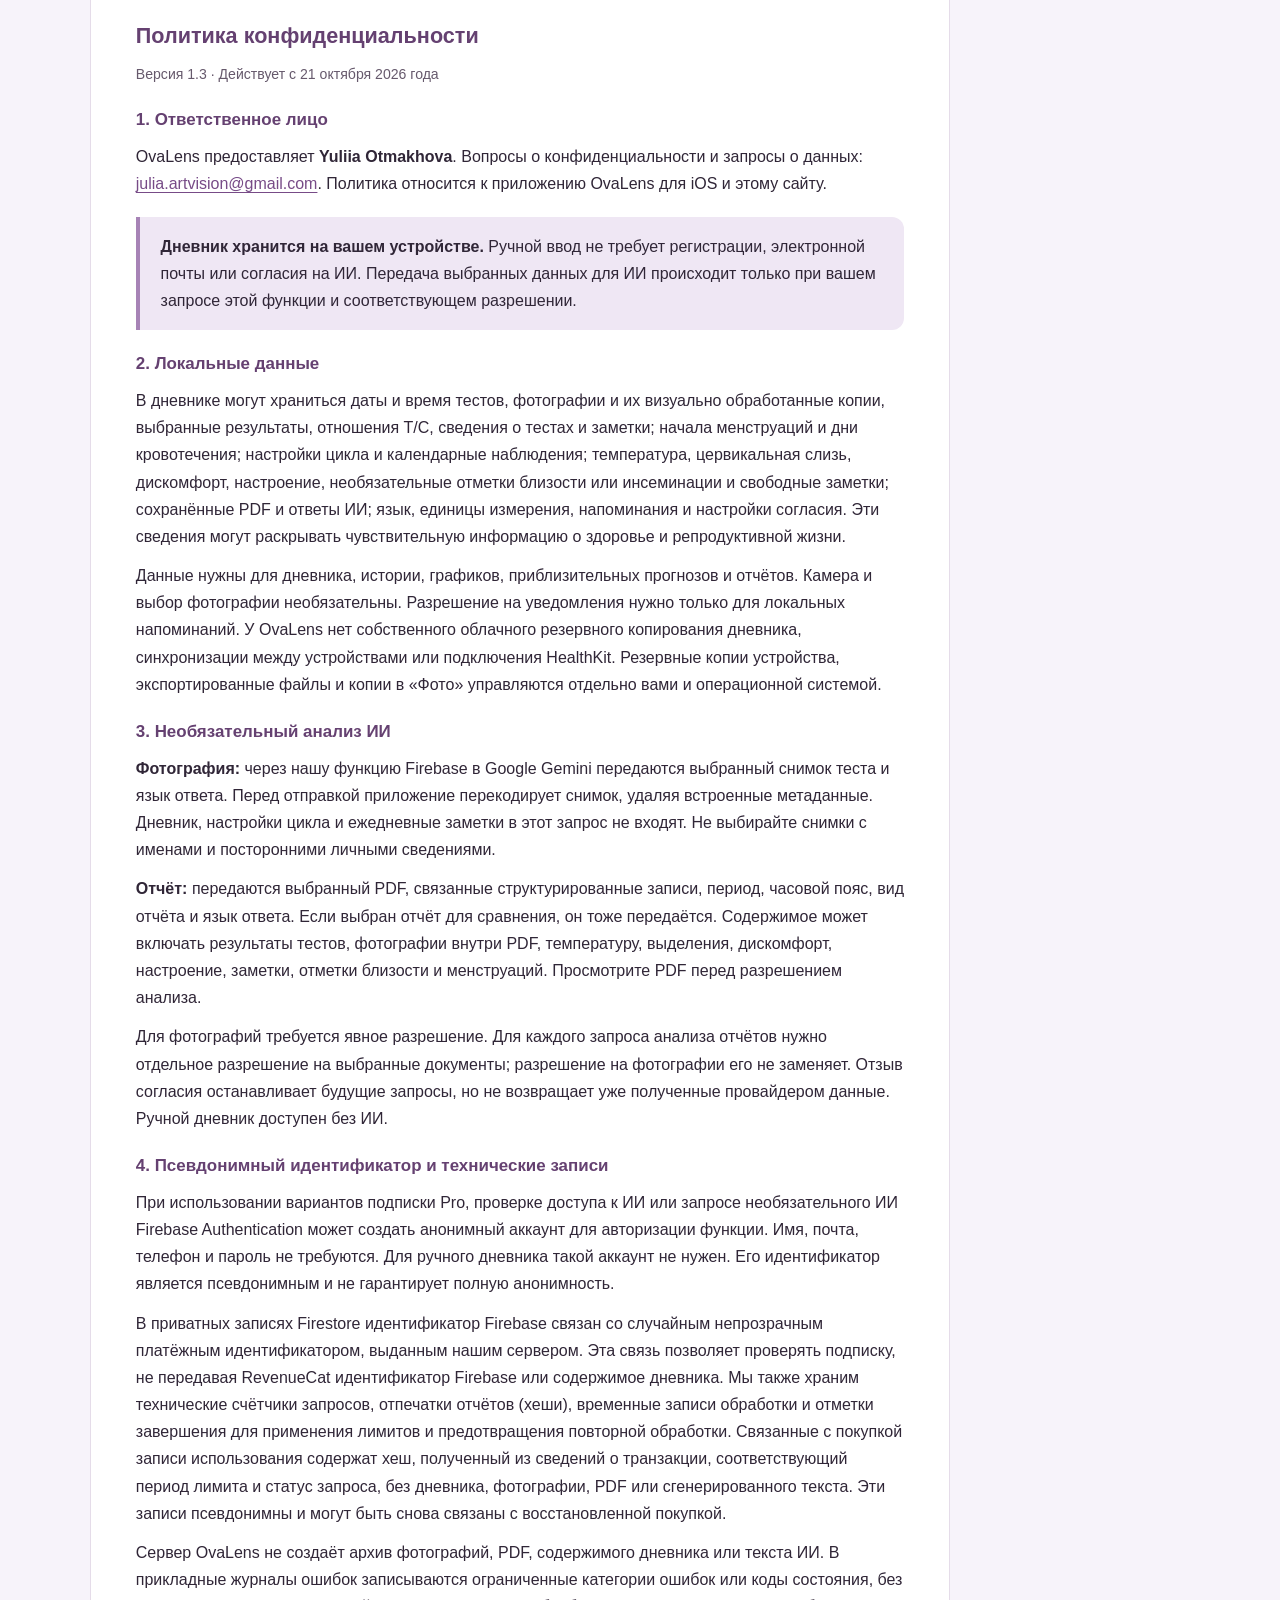
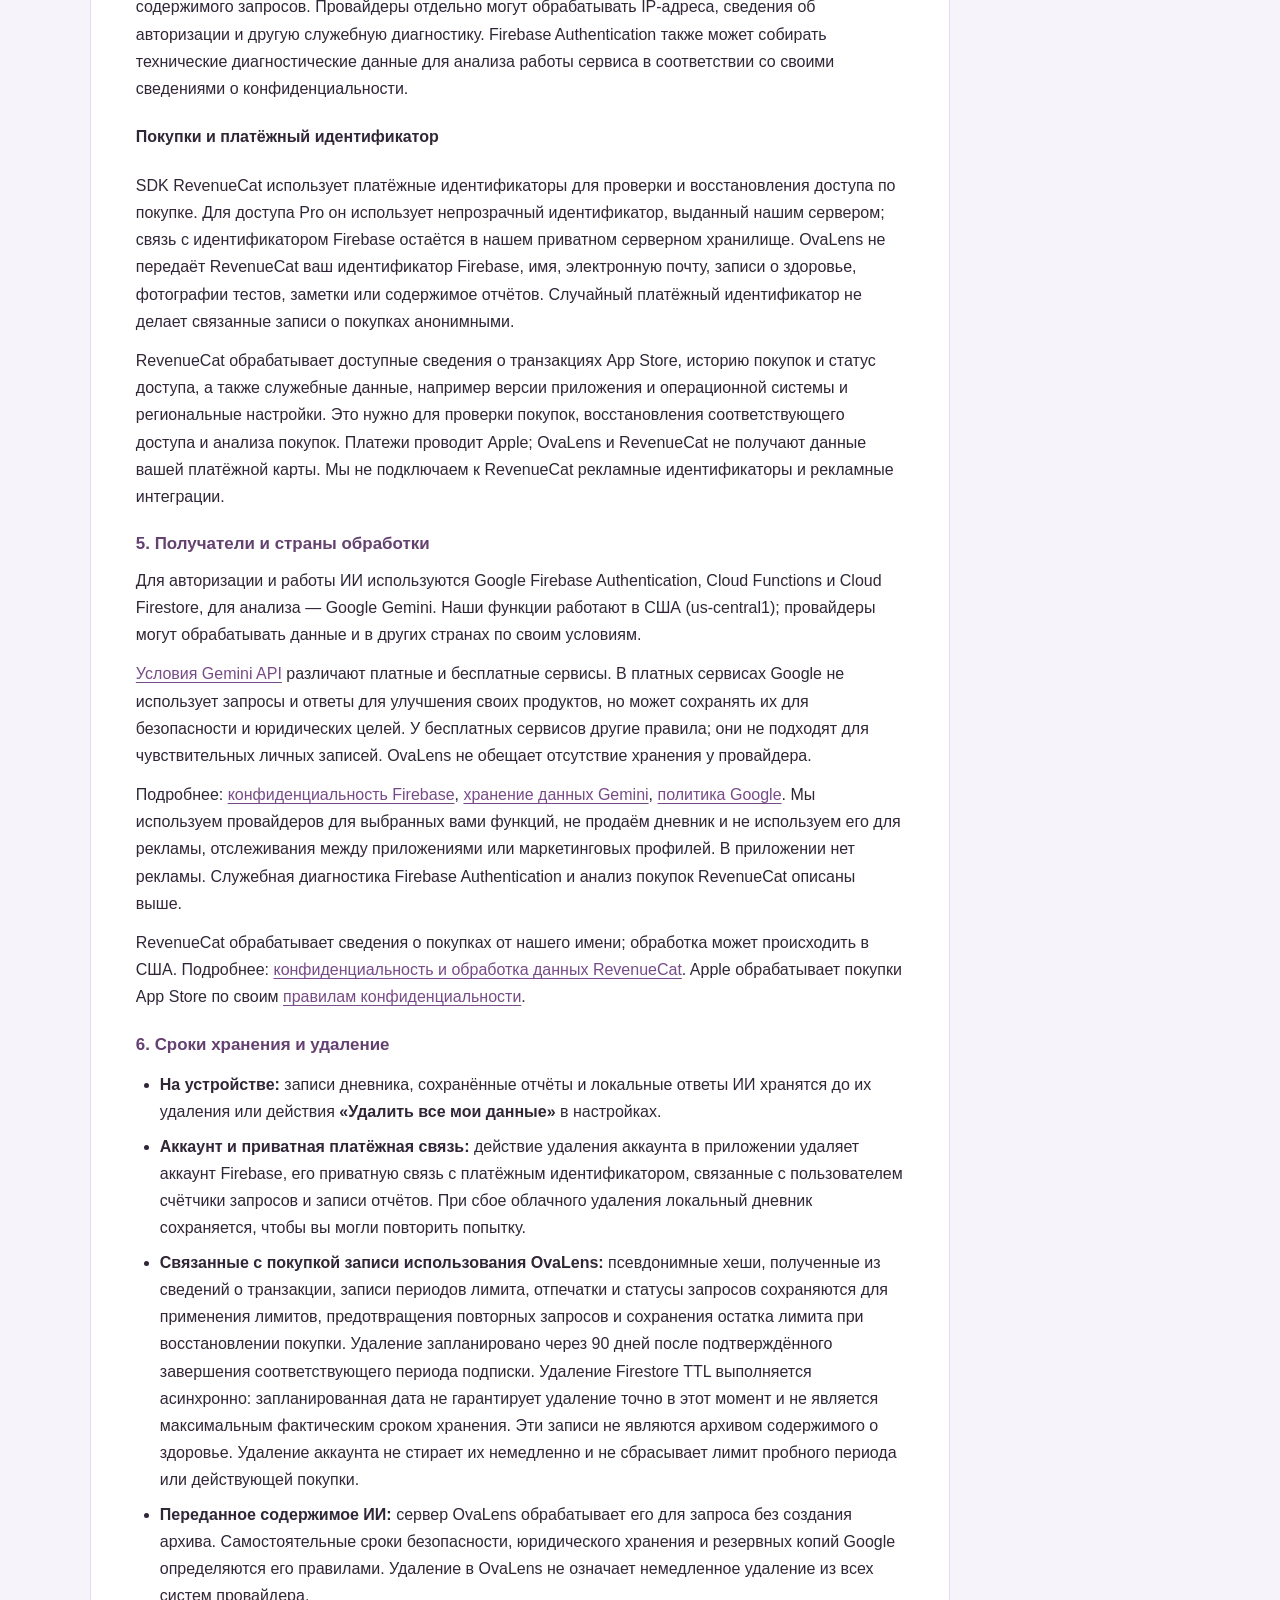
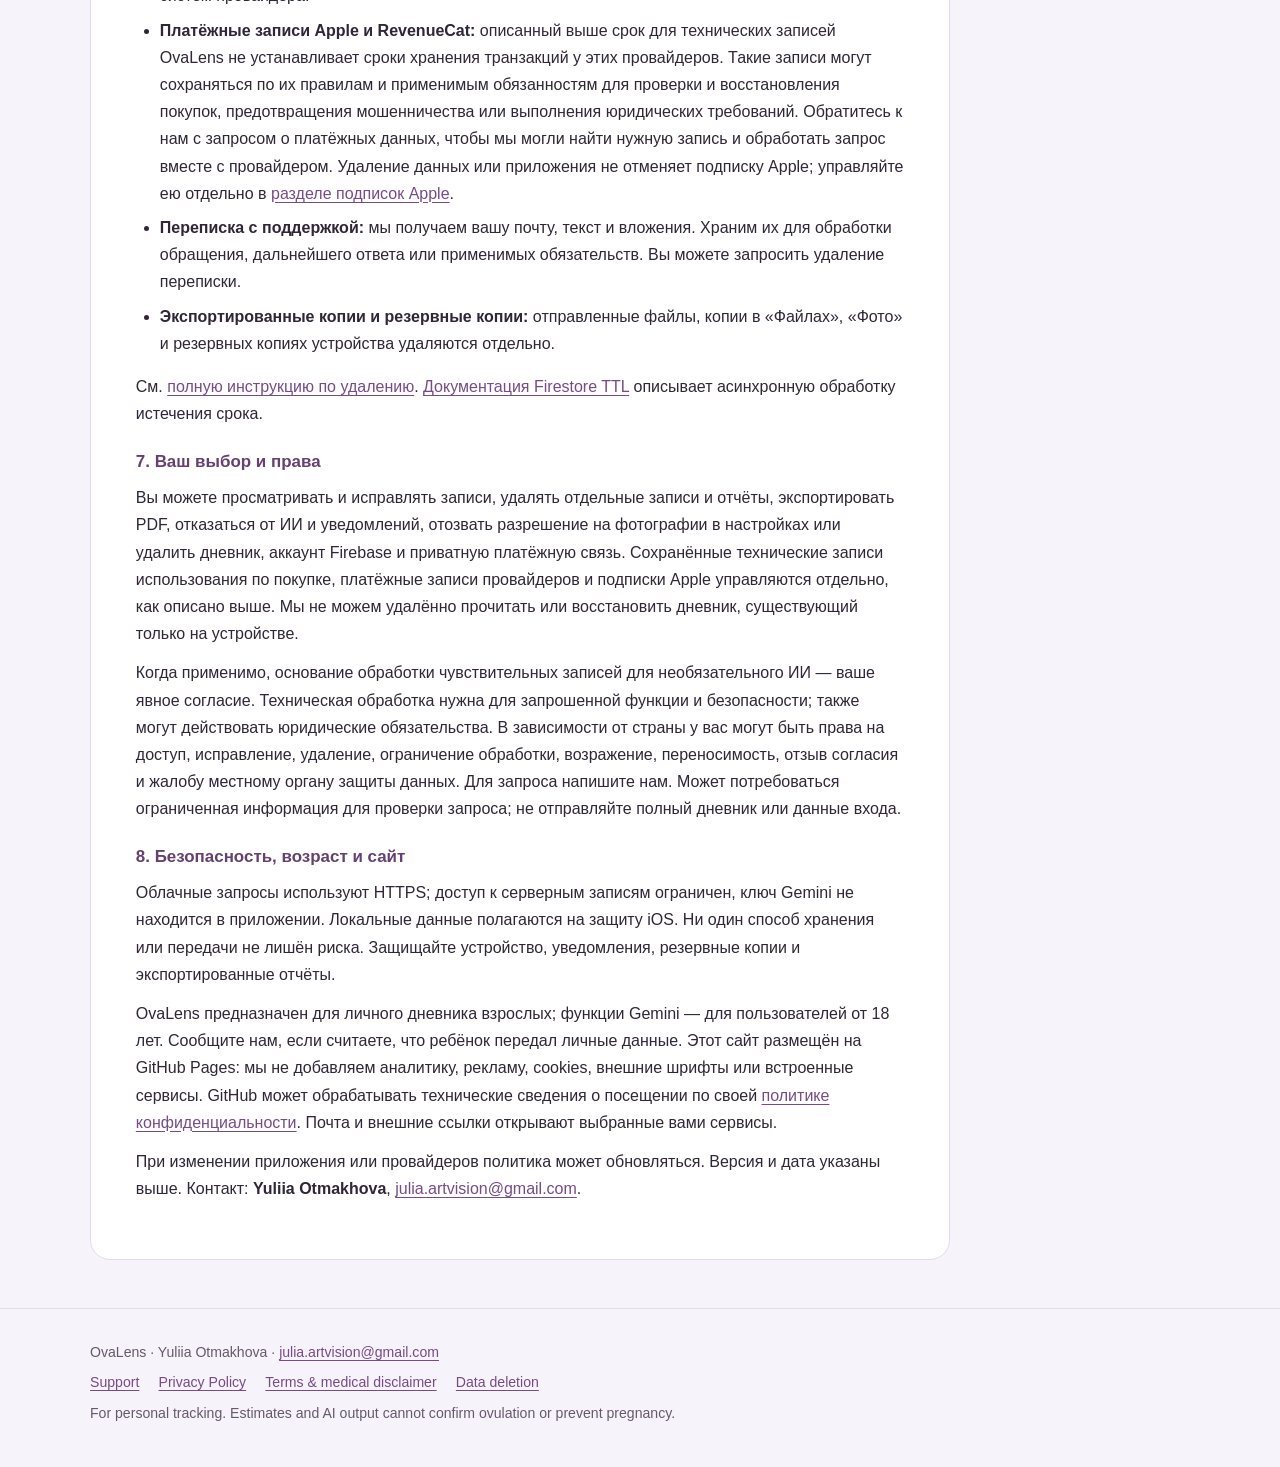
==== commit 96cd600f: "Clarify Pro billing, allowances and data deletion Document private billing identity binding, bounded" ====
--- a/privacy.html
+++ b/privacy.html
@@ -2,7 +2,7 @@
 <html lang="en">
 <head>
 <meta charset="utf-8"><meta name="viewport" content="width=device-width, initial-scale=1">
-<meta name="description" content="How OvaLens handles your local journal, optional AI, separate billing records, retention and deletion.">
+<meta name="description" content="How OvaLens handles your local journal, optional AI, pseudonymous billing records, retention and deletion.">
 <meta name="color-scheme" content="light"><meta name="theme-color" content="#f7f3fa">
 <title>Privacy Policy · OvaLens</title><link rel="stylesheet" href="styles.css">
 <link rel="icon" href="favicon.svg" type="image/svg+xml">
@@ -12,7 +12,7 @@
 <a class="skip" href="#main">Skip to content</a>
 <header class="topbar"><div class="shell"><a class="brand" href="index.html" aria-label="OvaLens home">OvaLens</a><nav class="nav" aria-label="Main navigation"><a href="index.html">Home</a><a href="support.html">Support</a><a href="privacy.html" aria-current="page">Privacy</a><a href="terms.html">Terms</a><a href="data-deletion.html">Delete data</a></nav></div></header>
 <main id="main" class="shell">
-<header class="hero"><p class="eyebrow">Your data</p><h1>Privacy Policy</h1><p class="lead">What OvaLens stores, how optional AI and billing work, and how you stay in control.</p><p class="meta">Version 1.2 · Effective October 20, 2026</p><nav class="languages" aria-label="Page languages"><a href="#en" lang="en">English</a><a href="#ru" lang="ru">Русский</a></nav></header>
+<header class="hero"><p class="eyebrow">Your data</p><h1>Privacy Policy</h1><p class="lead">What OvaLens stores, how optional AI and billing work, and how you stay in control.</p><p class="meta">Version 1.3 · Effective October 21, 2026</p><nav class="languages" aria-label="Page languages"><a href="#en" lang="en">English</a><a href="#ru" lang="ru">Русский</a></nav></header>
 <article class="card document">
 <section id="en" lang="en" aria-label="Privacy Policy in English">
 <h2>1. Who is responsible</h2><p>OvaLens is provided by <strong>Yuliia Otmakhova</strong> (“we”, “us”). For privacy questions or requests, contact <a class="email" href="mailto:julia.artvision@gmail.com?subject=OvaLens%20privacy">julia.artvision@gmail.com</a>. This policy covers the OvaLens iOS app and this support website.</p>
@@ -22,27 +22,27 @@
 <tr><th scope="row">Analyze a test photo</th><td>The selected test photo and response language are sent through our Firebase function to Google Gemini. The app re-encodes the upload to remove embedded photo metadata. Your journal, cycle settings and daily notes are not included in this request. Avoid selecting photographs containing names or unrelated personal details.</td></tr>
 <tr><th scope="row">Analyze a report</th><td>The selected PDF, its associated structured records and period, time zone, report type and response language are sent. If you choose a comparison report, it is sent too. Depending on the report selected, this can include test results, photos shown in the PDF, temperatures, discharge, discomfort, mood, notes, intimacy entries and period records. Review the PDF before allowing analysis.</td></tr>
 </tbody></table></div><p>Photo analysis requires explicit photo-sharing permission. Each report request requires separate permission for the selected report or reports; photo permission does not authorize report sharing. AI is optional. Withdrawing permission stops future requests; it cannot recall a request already received by a provider. See <a href="data-deletion.html">your controls and deletion instructions</a>.</p>
-<h2>4. Anonymous identity and technical records</h2><p>When you first request AI with permission, Firebase Authentication creates an anonymous account ID to authorize requests. It does not require your name, email, phone number or a password. The ID is a pseudonymous identifier, not a guarantee of anonymity.</p><p>Our Firestore database keeps the ID-associated request count and time window, plus report quota receipts containing a report fingerprint (a hash), ending-month key, completion time and temporary processing reservation. These records prevent duplicate processing and limit usage. The OvaLens backend does not keep an archive of the uploaded photos, PDFs, journal content or generated report text. Our application error logs record limited error categories or status codes rather than request content. Providers may separately process network, authentication and service diagnostics, such as IP addresses. Firebase Authentication may also collect technical diagnostic data for service analytics. Its privacy disclosure identifies this diagnostic data as not linked to you and not used for tracking.</p>
-<h3>Purchases and a separate billing identity</h3><p>The enabled RevenueCat SDK connects when the app starts and generates a random billing identifier. This identifier is separate from the Firebase identity used for optional AI. OvaLens does not send RevenueCat your Firebase ID, name, email address, health records, test photos, notes or report content.</p><p>RevenueCat processes available App Store transaction records, purchase history and access status, together with service information such as app and operating-system versions and locale. This supports purchase validation, restoration of eligible access and purchase analytics. Apple handles payments; OvaLens and RevenueCat do not receive your payment card details. We do not enable advertising identifiers or advertising integrations in RevenueCat.</p>
+<h2>4. Pseudonymous identity and technical records</h2><p>When you use Pro subscription options, check AI access or request optional AI, Firebase Authentication can create an anonymous account ID to authorize the feature. It does not require your name, email, phone number or a password. Manual journal use does not require this account. The ID is pseudonymous, not a guarantee of anonymity.</p><p>Our private Firestore records link this Firebase ID to a random, opaque billing ID issued by our server. This link lets us verify subscription access without sending the Firebase ID or journal content to RevenueCat. We also keep technical request counters, report fingerprints (hashes), processing reservations and completion records to apply limits and prevent duplicate processing. Purchase-linked usage records use a transaction-derived hash and record the relevant allowance period and request status; they do not contain the journal, photo, PDF or generated text. These records are pseudonymous and may be associated again with a restored purchase.</p><p>The OvaLens backend does not keep a content archive of uploaded photos, PDFs, journal entries or generated report text. Application error logs record limited error categories or status codes rather than request content. Providers may separately process network, authentication and service diagnostics, such as IP addresses. Firebase Authentication may also collect technical diagnostic data for service analytics, under its privacy disclosures.</p>
+<h3>Purchases and billing identity</h3><p>The RevenueCat SDK uses billing identifiers to validate and restore purchase access. For Pro access, it uses the opaque ID issued by our server; the Firebase-to-billing link stays in our private backend. OvaLens does not send RevenueCat your Firebase ID, name, email address, health records, test photos, notes or report content. A random billing ID does not make the associated purchase records anonymous.</p><p>RevenueCat processes available App Store transaction records, purchase history and access status, together with service information such as app and operating-system versions and locale. This supports purchase validation, restoration of eligible access and purchase analytics. Apple handles payments; OvaLens and RevenueCat do not receive your payment card details. We do not enable advertising identifiers or advertising integrations in RevenueCat.</p>
 <h2>5. Providers and processing locations</h2><p>We use Google Firebase Authentication, Cloud Functions and Cloud Firestore to authorize and operate optional AI requests, and Google Gemini to analyze the data you select. Our functions run in the United States (us-central1). Provider processing may occur in other countries under their terms.</p><p>Google’s <a href="https://ai.google.dev/gemini-api/terms">Gemini API terms</a> distinguish paid and unpaid services. For Paid Services, Google does not use prompts or responses to improve its products, but may retain them for safety and legal purposes. Unpaid services have different data-use rules and are unsuitable for sensitive personal records. OvaLens does not promise zero provider retention.</p><p>Read <a href="https://firebase.google.com/support/privacy">Firebase privacy information</a>, <a href="https://ai.google.dev/gemini-api/docs/zdr">Gemini retention information</a> and the <a href="https://policies.google.com/privacy">Google Privacy Policy</a>. We use these providers for the requested app functions; we do not sell journal data or use it for advertising, cross-app tracking or marketing profiles. The app does not include advertising. Firebase Authentication service diagnostics and RevenueCat purchase analytics are described above.</p>
 <p>RevenueCat processes billing records on our behalf; processing may take place in the United States. See <a href="https://www.revenuecat.com/privacy">RevenueCat’s privacy and processing information</a>. Apple processes App Store purchases under its own <a href="https://www.apple.com/legal/privacy/">privacy information</a>.</p>
-<h2>6. Retention and deletion</h2><ul><li><strong>On your device:</strong> records and saved reports remain until you delete them or use <strong>Delete all my data</strong> in Settings. Local AI responses are part of your saved records.</li><li><strong>OvaLens cloud metadata:</strong> anonymous account and quota records remain until account deletion. The hourly counter is updated as requests occur; report quota receipts do not have a fixed automatic expiry.</li><li><strong>Submitted AI content:</strong> the OvaLens backend processes it for the request without saving a content archive. Google’s independent security, legal and backup retention follows its policies. Deleting OvaLens data does not guarantee immediate erasure from every provider system.</li><li><strong>Billing records:</strong> the separate RevenueCat billing identifier and purchase records are not erased by deleting your local journal or anonymous Firebase account. Billing records may be retained to maintain or restore purchase access, prevent fraud or meet legal obligations. Contact us with a billing-data request so we can identify the relevant record and handle it with the provider. Deleting app data or uninstalling OvaLens does not cancel an Apple subscription; manage it separately in <a href="https://apps.apple.com/account/subscriptions">Apple Subscriptions</a>.</li><li><strong>Support correspondence:</strong> if you email us, we receive the address, message and attachments you send. We use them to handle your request and retain them only as needed for support, follow-up or applicable obligations. You can ask us to delete this correspondence.</li><li><strong>Exported copies and backups:</strong> files shared with others, saved to Files or Photos, and device backups are outside the in-app deletion flow. Manage those copies separately.</li></ul><p><a href="data-deletion.html">Full deletion instructions</a> explain the in-app action and what to do if you cannot access the app.</p>
-<h2>7. Your choices and privacy rights</h2><p>You can view and edit journal records, delete individual entries or reports, create PDF exports, decline optional AI and notifications, withdraw photo-sharing permission in Settings, or delete your journal data and the anonymous Firebase identity. Billing records and Apple subscriptions are handled separately as described above. We cannot remotely read or recover a journal that exists only on your device.</p><p>Where applicable, the basis for optional AI processing of sensitive records is your explicit consent. Technical processing supports the feature you request and service security; legal obligations may also apply. Depending on your location, you may have rights to access, correct, erase, restrict or object to processing, portability and withdrawal of consent, and to complain to a local data protection authority. Email us to exercise an applicable right. We may need limited information to verify a request, but do not send your full journal or credentials.</p>
+<h2>6. Retention and deletion</h2><ul><li><strong>On your device:</strong> journal records, saved reports and local AI responses remain until you delete them or use <strong>Delete all my data</strong> in Settings.</li><li><strong>Account and private billing link:</strong> the in-app account-deletion action removes the Firebase account, its private billing-ID link, user-associated request counters and report receipts. If cloud deletion fails, the app keeps your local journal so you can retry.</li><li><strong>OvaLens purchase-linked usage records:</strong> pseudonymous transaction-derived hashes, allowance-period records and request fingerprints/status records are retained to enforce limits, prevent repeated requests and preserve the allowance when a purchase is restored. Deletion is scheduled for 90 days after the relevant verified subscription period ends. Firestore TTL deletion runs asynchronously: the scheduled date is not a guarantee of deletion at that exact time or a maximum actual retention period. These records do not form an archive of health content. Deleting the account does not immediately erase this ledger or reset a trial or active purchase allowance.</li><li><strong>Submitted AI content:</strong> the OvaLens backend processes it for the request without saving a content archive. Google's independent security, legal and backup retention follows its policies. Deleting OvaLens data does not guarantee immediate erasure from every provider system.</li><li><strong>Apple and RevenueCat billing records:</strong> the OvaLens ledger schedule above does not set the retention period for their transaction records. Such records may be kept under provider policies and applicable obligations to validate or restore purchases, prevent fraud or meet legal requirements. Contact us with a billing-data request so we can locate the relevant record and handle it with the provider. Deleting app data or uninstalling OvaLens does not cancel an Apple subscription; manage it separately in <a href="https://apps.apple.com/account/subscriptions">Apple Subscriptions</a>.</li><li><strong>Support correspondence:</strong> if you email us, we receive the address, message and attachments you send. We use them to handle your request and retain them only as needed for support, follow-up or applicable obligations. You can ask us to delete this correspondence.</li><li><strong>Exported copies and backups:</strong> files shared with others, saved to Files or Photos, and device backups are outside the in-app deletion flow. Manage those copies separately.</li></ul><p><a href="data-deletion.html">Full deletion instructions</a> explain the in-app action and what to do if you cannot access the app. <a href="https://firebase.google.com/docs/firestore/ttl">Firestore's TTL documentation</a> explains asynchronous expiry processing.</p>
+<h2>7. Your choices and privacy rights</h2><p>You can view and edit journal records, delete individual entries or reports, create PDF exports, decline optional AI and notifications, withdraw photo-sharing permission in Settings, or delete your journal, Firebase account and private billing link. The retained purchase-linked usage ledger, provider billing records and Apple subscriptions are handled separately as described above. We cannot remotely read or recover a journal that exists only on your device.</p><p>Where applicable, the basis for optional AI processing of sensitive records is your explicit consent. Technical processing supports the feature you request and service security; legal obligations may also apply. Depending on your location, you may have rights to access, correct, erase, restrict or object to processing, portability and withdrawal of consent, and to complain to a local data protection authority. Email us to exercise an applicable right. We may need limited information to verify a request, but do not send your full journal or credentials.</p>
 <h2>8. Security</h2><p>Cloud requests use HTTPS. Access to backend records is restricted to server operations; the app does not expose its Gemini API key. Local data relies on iOS device security. No storage or transmission method is risk-free. Keep your device locked and consider who can access your backups, notifications and exported reports.</p>
 <h2>9. Adults, website and changes</h2><p>OvaLens is intended for adult personal tracking. Its Gemini features are for people aged 18 or older. If you believe a child has submitted personal data to us, contact us.</p><p>This website is hosted on GitHub Pages. We do not add analytics, advertising, cookies, external fonts or embedded services to these pages. GitHub may process technical access data when serving the site under its <a href="https://docs.github.com/en/site-policy/privacy-policies/github-general-privacy-statement">Privacy Statement</a>. Opening email or external links uses the service you choose.</p><p>We may update this policy as the app or its providers change. The version and effective date above identify this revision. Contact: <strong>Yuliia Otmakhova</strong>, <a class="email" href="mailto:julia.artvision@gmail.com?subject=OvaLens%20privacy">julia.artvision@gmail.com</a>.</p>
 </section>
 <section id="ru" lang="ru" class="translation" aria-labelledby="privacy-ru">
-<h2 id="privacy-ru">Политика конфиденциальности</h2><p class="meta">Версия 1.2 · Действует с 20 октября 2026 года</p>
+<h2 id="privacy-ru">Политика конфиденциальности</h2><p class="meta">Версия 1.3 · Действует с 21 октября 2026 года</p>
 <h3>1. Ответственное лицо</h3><p>OvaLens предоставляет <strong>Yuliia Otmakhova</strong>. Вопросы о конфиденциальности и запросы о данных: <a class="email" href="mailto:julia.artvision@gmail.com?subject=OvaLens%20privacy">julia.artvision@gmail.com</a>. Политика относится к приложению OvaLens для iOS и этому сайту.</p>
 <div class="notice"><p><strong>Дневник хранится на вашем устройстве.</strong> Ручной ввод не требует регистрации, электронной почты или согласия на ИИ. Передача выбранных данных для ИИ происходит только при вашем запросе этой функции и соответствующем разрешении.</p></div>
 <h3>2. Локальные данные</h3><p>В дневнике могут храниться даты и время тестов, фотографии и их визуально обработанные копии, выбранные результаты, отношения T/C, сведения о тестах и заметки; начала менструаций и дни кровотечения; настройки цикла и календарные наблюдения; температура, цервикальная слизь, дискомфорт, настроение, необязательные отметки близости или инсеминации и свободные заметки; сохранённые PDF и ответы ИИ; язык, единицы измерения, напоминания и настройки согласия. Эти сведения могут раскрывать чувствительную информацию о здоровье и репродуктивной жизни.</p><p>Данные нужны для дневника, истории, графиков, приблизительных прогнозов и отчётов. Камера и выбор фотографии необязательны. Разрешение на уведомления нужно только для локальных напоминаний. У OvaLens нет собственного облачного резервного копирования дневника, синхронизации между устройствами или подключения HealthKit. Резервные копии устройства, экспортированные файлы и копии в «Фото» управляются отдельно вами и операционной системой.</p>
 <h3>3. Необязательный анализ ИИ</h3><p><strong>Фотография:</strong> через нашу функцию Firebase в Google Gemini передаются выбранный снимок теста и язык ответа. Перед отправкой приложение перекодирует снимок, удаляя встроенные метаданные. Дневник, настройки цикла и ежедневные заметки в этот запрос не входят. Не выбирайте снимки с именами и посторонними личными сведениями.</p><p><strong>Отчёт:</strong> передаются выбранный PDF, связанные структурированные записи, период, часовой пояс, вид отчёта и язык ответа. Если выбран отчёт для сравнения, он тоже передаётся. Содержимое может включать результаты тестов, фотографии внутри PDF, температуру, выделения, дискомфорт, настроение, заметки, отметки близости и менструаций. Просмотрите PDF перед разрешением анализа.</p><p>Для фотографий требуется явное разрешение. Для каждого запроса анализа отчётов нужно отдельное разрешение на выбранные документы; разрешение на фотографии его не заменяет. Отзыв согласия останавливает будущие запросы, но не возвращает уже полученные провайдером данные. Ручной дневник доступен без ИИ.</p>
-<h3>4. Технические записи и анонимный идентификатор</h3><p>При первом разрешённом запросе ИИ Firebase Authentication создаёт анонимный аккаунт без имени, почты, телефона или пароля. Его идентификатор является псевдонимным и не гарантирует полную анонимность. В Firestore хранятся счётчик и временной интервал запросов, а также записи квоты отчётов: хеш документа, конечный месяц, время завершения и временная отметка обработки. Они нужны для ограничения запросов и предотвращения повторной обработки.</p><p>Сервер OvaLens не создаёт архив фотографий, PDF, содержимого дневника или текста ИИ. В прикладные журналы ошибок записываются категории ошибок или коды состояния, без содержимого запросов. Провайдеры отдельно могут обрабатывать IP-адреса, сведения об авторизации и другую служебную диагностику. Firebase Authentication также может собирать технические диагностические данные для анализа работы сервиса. Согласно его сведениям о конфиденциальности, эти данные не связываются с вами и не используются для отслеживания.</p>
-<h4>Покупки и отдельный платёжный идентификатор</h4><p>Подключённый SDK RevenueCat обращается к сервису при запуске приложения и создаёт случайный идентификатор для учёта покупок. Он отделён от аккаунта Firebase, который используется для необязательного ИИ. OvaLens не передаёт RevenueCat ваш идентификатор Firebase, имя, электронную почту, записи о здоровье, фотографии тестов, заметки или содержимое отчётов.</p><p>RevenueCat обрабатывает доступные сведения о транзакциях App Store, историю покупок и статус доступа, а также служебные данные, например версии приложения и операционной системы и региональные настройки. Это нужно для проверки покупок, восстановления соответствующего доступа и анализа покупок. Платежи проводит Apple; OvaLens и RevenueCat не получают данные вашей платёжной карты. Мы не подключаем к RevenueCat рекламные идентификаторы и рекламные интеграции.</p>
+<h3>4. Псевдонимный идентификатор и технические записи</h3><p>При использовании вариантов подписки Pro, проверке доступа к ИИ или запросе необязательного ИИ Firebase Authentication может создать анонимный аккаунт для авторизации функции. Имя, почта, телефон и пароль не требуются. Для ручного дневника такой аккаунт не нужен. Его идентификатор является псевдонимным и не гарантирует полную анонимность.</p><p>В приватных записях Firestore идентификатор Firebase связан со случайным непрозрачным платёжным идентификатором, выданным нашим сервером. Эта связь позволяет проверять подписку, не передавая RevenueCat идентификатор Firebase или содержимое дневника. Мы также храним технические счётчики запросов, отпечатки отчётов (хеши), временные записи обработки и отметки завершения для применения лимитов и предотвращения повторной обработки. Связанные с покупкой записи использования содержат хеш, полученный из сведений о транзакции, соответствующий период лимита и статус запроса, без дневника, фотографии, PDF или сгенерированного текста. Эти записи псевдонимны и могут быть снова связаны с восстановленной покупкой.</p><p>Сервер OvaLens не создаёт архив фотографий, PDF, содержимого дневника или текста ИИ. В прикладные журналы ошибок записываются ограниченные категории ошибок или коды состояния, без содержимого запросов. Провайдеры отдельно могут обрабатывать IP-адреса, сведения об авторизации и другую служебную диагностику. Firebase Authentication также может собирать технические диагностические данные для анализа работы сервиса в соответствии со своими сведениями о конфиденциальности.</p>
+<h4>Покупки и платёжный идентификатор</h4><p>SDK RevenueCat использует платёжные идентификаторы для проверки и восстановления доступа по покупке. Для доступа Pro он использует непрозрачный идентификатор, выданный нашим сервером; связь с идентификатором Firebase остаётся в нашем приватном серверном хранилище. OvaLens не передаёт RevenueCat ваш идентификатор Firebase, имя, электронную почту, записи о здоровье, фотографии тестов, заметки или содержимое отчётов. Случайный платёжный идентификатор не делает связанные записи о покупках анонимными.</p><p>RevenueCat обрабатывает доступные сведения о транзакциях App Store, историю покупок и статус доступа, а также служебные данные, например версии приложения и операционной системы и региональные настройки. Это нужно для проверки покупок, восстановления соответствующего доступа и анализа покупок. Платежи проводит Apple; OvaLens и RevenueCat не получают данные вашей платёжной карты. Мы не подключаем к RevenueCat рекламные идентификаторы и рекламные интеграции.</p>
 <h3>5. Получатели и страны обработки</h3><p>Для авторизации и работы ИИ используются Google Firebase Authentication, Cloud Functions и Cloud Firestore, для анализа — Google Gemini. Наши функции работают в США (us-central1); провайдеры могут обрабатывать данные и в других странах по своим условиям.</p><p><a href="https://ai.google.dev/gemini-api/terms">Условия Gemini API</a> различают платные и бесплатные сервисы. В платных сервисах Google не использует запросы и ответы для улучшения своих продуктов, но может сохранять их для безопасности и юридических целей. У бесплатных сервисов другие правила; они не подходят для чувствительных личных записей. OvaLens не обещает отсутствие хранения у провайдера.</p><p>Подробнее: <a href="https://firebase.google.com/support/privacy">конфиденциальность Firebase</a>, <a href="https://ai.google.dev/gemini-api/docs/zdr">хранение данных Gemini</a>, <a href="https://policies.google.com/privacy">политика Google</a>. Мы используем провайдеров для выбранных вами функций, не продаём дневник и не используем его для рекламы, отслеживания между приложениями или маркетинговых профилей. В приложении нет рекламы. Служебная диагностика Firebase Authentication и анализ покупок RevenueCat описаны выше.</p>
 <p>RevenueCat обрабатывает сведения о покупках от нашего имени; обработка может происходить в США. Подробнее: <a href="https://www.revenuecat.com/privacy">конфиденциальность и обработка данных RevenueCat</a>. Apple обрабатывает покупки App Store по своим <a href="https://www.apple.com/legal/privacy/">правилам конфиденциальности</a>.</p>
-<h3>6. Сроки хранения и удаление</h3><ul><li>Записи и отчёты на устройстве хранятся до их удаления или действия <strong>«Удалить все мои данные»</strong> в настройках.</li><li>Анонимный облачный аккаунт и записи квот сохраняются до удаления аккаунта. Часовой счётчик обновляется при запросах; у квот отчётов нет фиксированного автоматического срока удаления.</li><li>Переданное содержимое обрабатывается сервером без создания архива. Самостоятельные сроки безопасности, юридического хранения и резервных копий Google определяются его правилами. Удаление в OvaLens не означает немедленное удаление из всех систем провайдера.</li><li><strong>Сведения о покупках:</strong> удаление локального дневника или анонимного аккаунта Firebase не удаляет отдельный идентификатор RevenueCat и записи о покупках. Такие записи могут сохраняться для предоставления или восстановления доступа, предотвращения мошенничества и выполнения юридических обязанностей. Обратитесь к нам с запросом о платёжных данных, чтобы мы могли найти нужную запись и обработать запрос вместе с провайдером. Удаление данных или приложения не отменяет подписку Apple; управляйте ею отдельно в <a href="https://apps.apple.com/account/subscriptions">разделе подписок Apple</a>.</li><li>При обращении в поддержку мы получаем вашу почту, текст и вложения. Храним их для обработки обращения, дальнейшего ответа или применимых обязательств. Вы можете запросить удаление переписки.</li><li>Экспортированные и отправленные файлы, копии в «Файлах», «Фото» и резервных копиях устройства удаляются отдельно.</li></ul><p>См. <a href="data-deletion.html#ru">полную инструкцию по удалению</a>.</p>
-<h3>7. Ваш выбор и права</h3><p>Вы можете просматривать и исправлять записи, удалять отдельные записи и отчёты, экспортировать PDF, отказаться от ИИ и уведомлений, отозвать разрешение на фотографии в настройках или удалить данные дневника и анонимный аккаунт Firebase. Сведения о покупках и подписки Apple управляются отдельно, как описано выше. Мы не можем удалённо прочитать или восстановить дневник, существующий только на устройстве.</p><p>Когда применимо, основание обработки чувствительных записей для необязательного ИИ — ваше явное согласие. Техническая обработка нужна для запрошенной функции и безопасности; также могут действовать юридические обязательства. В зависимости от страны у вас могут быть права на доступ, исправление, удаление, ограничение обработки, возражение, переносимость, отзыв согласия и жалобу местному органу защиты данных. Для запроса напишите нам. Может потребоваться ограниченная информация для проверки запроса; не отправляйте полный дневник или данные входа.</p>
+<h3>6. Сроки хранения и удаление</h3><ul><li><strong>На устройстве:</strong> записи дневника, сохранённые отчёты и локальные ответы ИИ хранятся до их удаления или действия <strong>«Удалить все мои данные»</strong> в настройках.</li><li><strong>Аккаунт и приватная платёжная связь:</strong> действие удаления аккаунта в приложении удаляет аккаунт Firebase, его приватную связь с платёжным идентификатором, связанные с пользователем счётчики запросов и записи отчётов. При сбое облачного удаления локальный дневник сохраняется, чтобы вы могли повторить попытку.</li><li><strong>Связанные с покупкой записи использования OvaLens:</strong> псевдонимные хеши, полученные из сведений о транзакции, записи периодов лимита, отпечатки и статусы запросов сохраняются для применения лимитов, предотвращения повторных запросов и сохранения остатка лимита при восстановлении покупки. Удаление запланировано через 90 дней после подтверждённого завершения соответствующего периода подписки. Удаление Firestore TTL выполняется асинхронно: запланированная дата не гарантирует удаление точно в этот момент и не является максимальным фактическим сроком хранения. Эти записи не являются архивом содержимого о здоровье. Удаление аккаунта не стирает их немедленно и не сбрасывает лимит пробного периода или действующей покупки.</li><li><strong>Переданное содержимое ИИ:</strong> сервер OvaLens обрабатывает его для запроса без создания архива. Самостоятельные сроки безопасности, юридического хранения и резервных копий Google определяются его правилами. Удаление в OvaLens не означает немедленное удаление из всех систем провайдера.</li><li><strong>Платёжные записи Apple и RevenueCat:</strong> описанный выше срок для технических записей OvaLens не устанавливает сроки хранения транзакций у этих провайдеров. Такие записи могут сохраняться по их правилам и применимым обязанностям для проверки и восстановления покупок, предотвращения мошенничества или выполнения юридических требований. Обратитесь к нам с запросом о платёжных данных, чтобы мы могли найти нужную запись и обработать запрос вместе с провайдером. Удаление данных или приложения не отменяет подписку Apple; управляйте ею отдельно в <a href="https://apps.apple.com/account/subscriptions">разделе подписок Apple</a>.</li><li><strong>Переписка с поддержкой:</strong> мы получаем вашу почту, текст и вложения. Храним их для обработки обращения, дальнейшего ответа или применимых обязательств. Вы можете запросить удаление переписки.</li><li><strong>Экспортированные копии и резервные копии:</strong> отправленные файлы, копии в «Файлах», «Фото» и резервных копиях устройства удаляются отдельно.</li></ul><p>См. <a href="data-deletion.html#ru">полную инструкцию по удалению</a>. <a href="https://firebase.google.com/docs/firestore/ttl">Документация Firestore TTL</a> описывает асинхронную обработку истечения срока.</p>
+<h3>7. Ваш выбор и права</h3><p>Вы можете просматривать и исправлять записи, удалять отдельные записи и отчёты, экспортировать PDF, отказаться от ИИ и уведомлений, отозвать разрешение на фотографии в настройках или удалить дневник, аккаунт Firebase и приватную платёжную связь. Сохранённые технические записи использования по покупке, платёжные записи провайдеров и подписки Apple управляются отдельно, как описано выше. Мы не можем удалённо прочитать или восстановить дневник, существующий только на устройстве.</p><p>Когда применимо, основание обработки чувствительных записей для необязательного ИИ — ваше явное согласие. Техническая обработка нужна для запрошенной функции и безопасности; также могут действовать юридические обязательства. В зависимости от страны у вас могут быть права на доступ, исправление, удаление, ограничение обработки, возражение, переносимость, отзыв согласия и жалобу местному органу защиты данных. Для запроса напишите нам. Может потребоваться ограниченная информация для проверки запроса; не отправляйте полный дневник или данные входа.</p>
 <h3>8. Безопасность, возраст и сайт</h3><p>Облачные запросы используют HTTPS; доступ к серверным записям ограничен, ключ Gemini не находится в приложении. Локальные данные полагаются на защиту iOS. Ни один способ хранения или передачи не лишён риска. Защищайте устройство, уведомления, резервные копии и экспортированные отчёты.</p><p>OvaLens предназначен для личного дневника взрослых; функции Gemini — для пользователей от 18 лет. Сообщите нам, если считаете, что ребёнок передал личные данные. Этот сайт размещён на GitHub Pages: мы не добавляем аналитику, рекламу, cookies, внешние шрифты или встроенные сервисы. GitHub может обрабатывать технические сведения о посещении по своей <a href="https://docs.github.com/en/site-policy/privacy-policies/github-general-privacy-statement">политике конфиденциальности</a>. Почта и внешние ссылки открывают выбранные вами сервисы.</p><p>При изменении приложения или провайдеров политика может обновляться. Версия и дата указаны выше. Контакт: <strong>Yuliia Otmakhova</strong>, <a class="email" href="mailto:julia.artvision@gmail.com?subject=OvaLens%20privacy">julia.artvision@gmail.com</a>.</p>
 </section></article>
 
